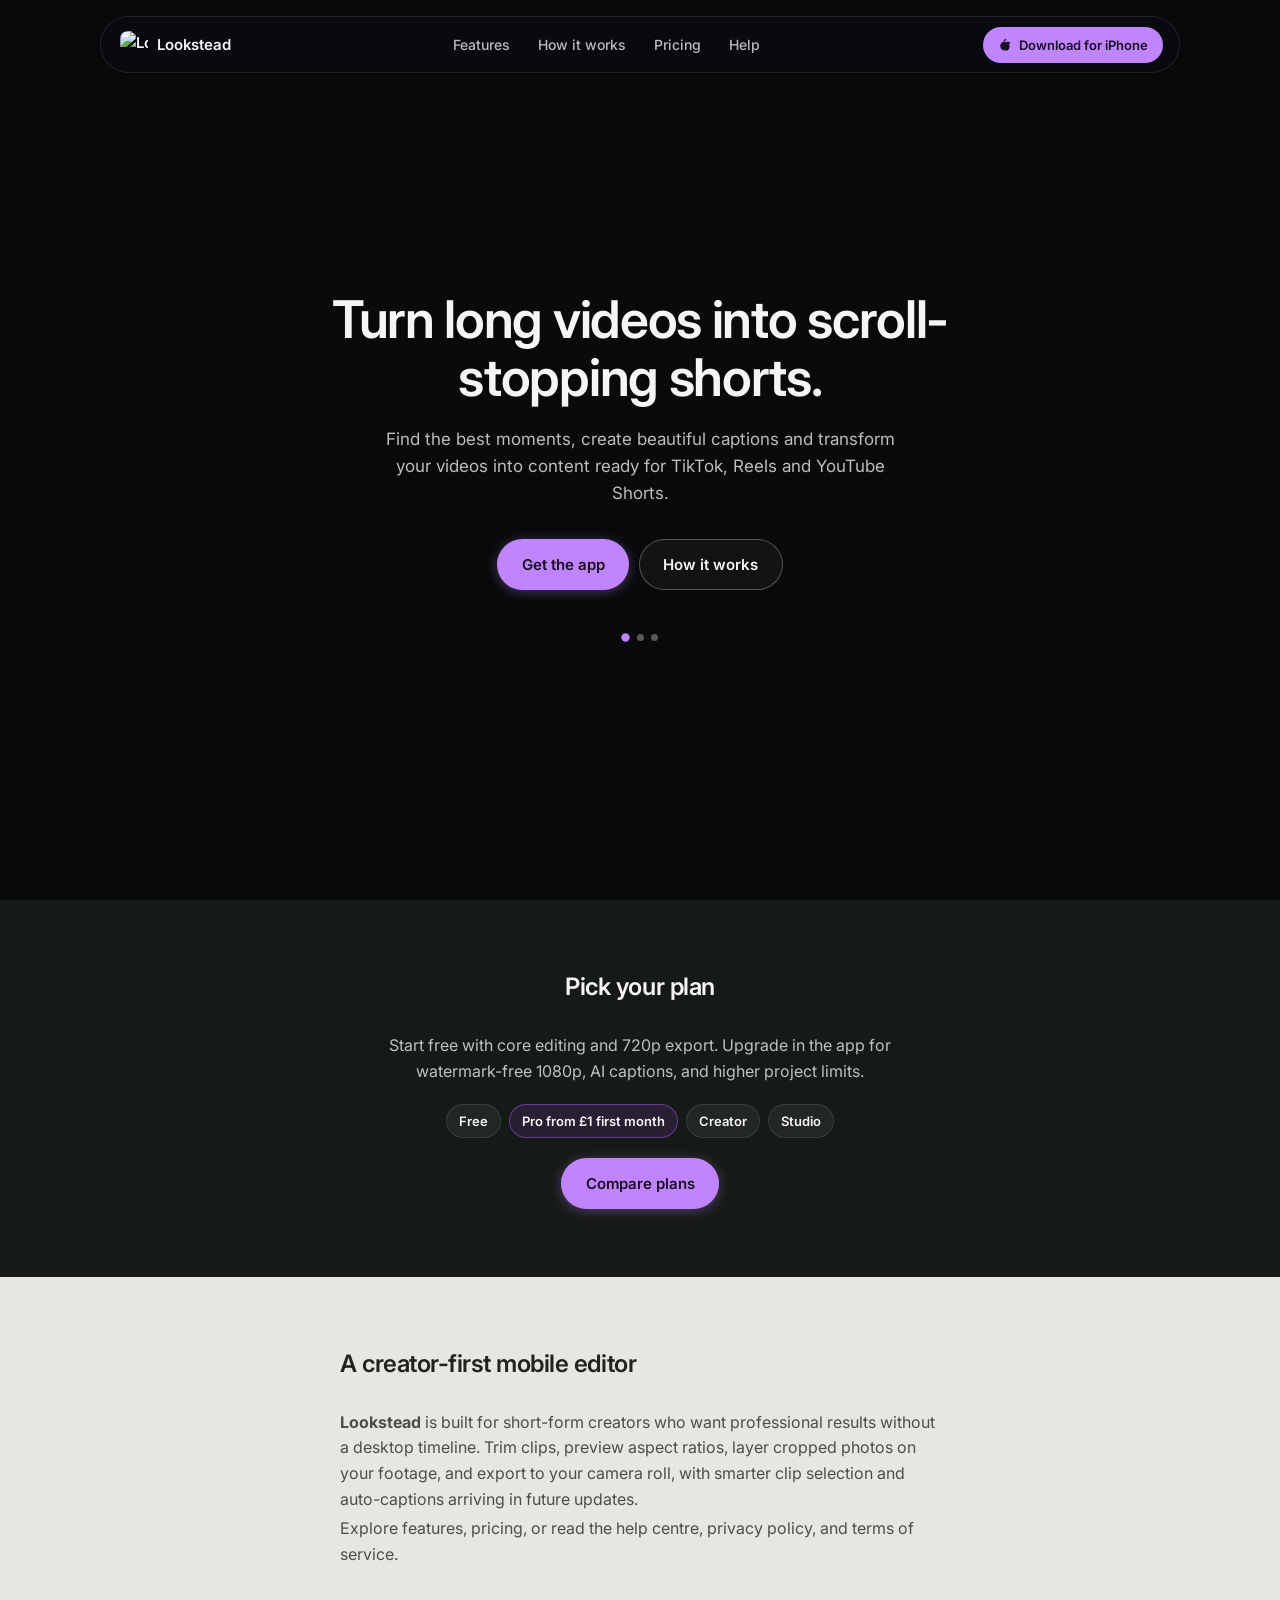
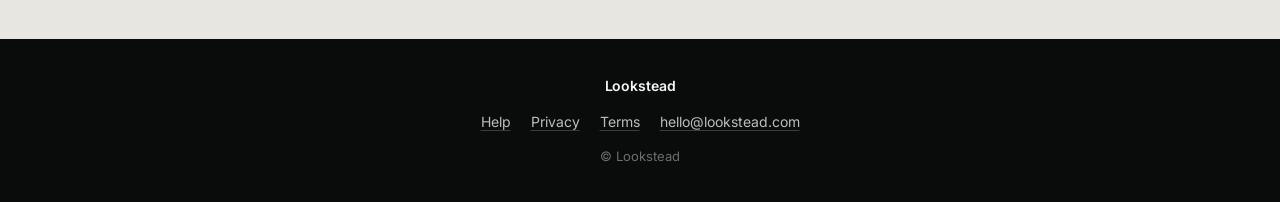
==== index.html @ c309c2a8 "Add app-aligned pricing page and sync marketing copy. Mirror Free, Pro, Creator and Studio plans fro" ====
<!DOCTYPE html>
<html lang="en-GB">
  <head>
    <meta charset="utf-8" />
    <meta name="viewport" content="width=device-width, initial-scale=1" />
    <meta
      name="description"
      content="Lookstead: turn long videos into scroll-stopping shorts. Trim, format for TikTok and Reels, add photo overlays, and export from your iPhone." />
    <meta
      name="keywords"
      content="Lookstead, mobile video editor, short form video, TikTok editor, Reels, captions, trim video iPhone" />
    <meta name="robots" content="index, follow, max-image-preview:large, max-snippet:-1, max-video-preview:-1" />
    <meta name="author" content="Lookstead" />
    <meta name="theme-color" content="#0a0a0f" />
    <title>Lookstead | Turn long videos into scroll-stopping shorts</title>
    <link rel="canonical" href="https://lookstead.com/" />
    <link rel="manifest" href="/site.webmanifest" />
    <meta property="og:type" content="website" />
    <meta property="og:site_name" content="Lookstead" />
    <meta property="og:locale" content="en_GB" />
    <meta property="og:url" content="https://lookstead.com/" />
    <meta property="og:title" content="Lookstead | Turn long videos into scroll-stopping shorts" />
    <meta
      property="og:description"
      content="Find the best moments, create beautiful captions and transform your videos into content ready for TikTok, Reels and YouTube Shorts." />
    <meta property="og:image" content="https://lookstead.com/assets/icon-256.png" />
    <link rel="icon" href="/favicon.ico" sizes="48x48" />
    <link rel="icon" href="/assets/icon-48.png" type="image/png" sizes="48x48" />
    <link rel="apple-touch-icon" href="/assets/icon-192.png" />
    <link rel="preconnect" href="https://fonts.googleapis.com" />
    <link rel="preconnect" href="https://fonts.gstatic.com" crossorigin />
    <link
      href="https://fonts.googleapis.com/css2?family=Inter:wght@400;500;600;700&display=swap"
      rel="stylesheet" />
    <link rel="stylesheet" href="/styles.css" />
    <script src="/assets/auth-redirect.js"></script>
  </head>
  <body data-nav-active="home">
    <header class="site-header" id="site-header"></header>

    <main>
      <section class="hero" aria-label="Introduction">
        <div class="hero-slides">
          <article class="hero-slide is-active" data-slide="0">
            <h1>Turn long videos into scroll-stopping shorts.</h1>
            <p class="hero-lead">
              Find the best moments, create beautiful captions and transform your videos into content
              ready for TikTok, Reels and YouTube Shorts.
            </p>
          </article>
          <article class="hero-slide" data-slide="1">
            <p class="hero-headline">Edit on your iPhone.</p>
            <p class="hero-lead">
              Import from Photos or Files, trim with a visual timeline, pick vertical or square formats,
              and add cropped photo overlays with a precise crop editor.
            </p>
          </article>
          <article class="hero-slide" data-slide="2">
            <p class="hero-headline">Smarter workflows, coming soon.</p>
            <p class="hero-lead">
              Automatic clip suggestions, animated captions, and compliant YouTube import are on the
              roadmap. Today’s app focuses on a fast, reliable mobile editor.
            </p>
          </article>
        </div>

        <div class="hero-actions">
          <a class="btn btn-primary app-store-link" href="/download/">Get the app</a>
          <a class="btn btn-ghost" href="/how/">How it works</a>
        </div>

        <div class="hero-dots" role="tablist" aria-label="Hero slides">
          <button type="button" class="dot is-active" data-goto="0" aria-label="Slide 1" aria-selected="true"></button>
          <button type="button" class="dot" data-goto="1" aria-label="Slide 2" aria-selected="false"></button>
          <button type="button" class="dot" data-goto="2" aria-label="Slide 3" aria-selected="false"></button>
        </div>
      </section>

      <section class="section section-dark pricing-teaser" aria-labelledby="plans-teaser-heading">
        <div class="section-inner narrow">
          <h2 id="plans-teaser-heading" class="section-label">Pick your plan</h2>
          <p class="pricing-teaser-lead">
            Start free with core editing and 720p export. Upgrade in the app for watermark-free 1080p,
            AI captions, and higher project limits.
          </p>
          <div class="pricing-teaser-tiers" aria-hidden="true">
            <span class="pricing-teaser-pill">Free</span>
            <span class="pricing-teaser-pill is-highlight">Pro from £1 first month</span>
            <span class="pricing-teaser-pill">Creator</span>
            <span class="pricing-teaser-pill">Studio</span>
          </div>
          <a class="btn btn-primary" href="/pricing/">Compare plans</a>
        </div>
      </section>

      <section class="section section-muted" aria-labelledby="about-heading">
        <div class="section-inner narrow">
          <h2 id="about-heading" class="section-label">A creator-first mobile editor</h2>
          <p class="pricing-lead">
            <strong>Lookstead</strong> is built for short-form creators who want professional results
            without a desktop timeline. Trim clips, preview aspect ratios, layer cropped photos on your
            footage, and export to your camera roll, with smarter clip selection and auto-captions
            arriving in future updates.
          </p>
          <p class="pricing-lead">
            Explore <a href="/features/">features</a>, <a href="/pricing/">pricing</a>, or read the
            <a href="/help/">help centre</a>, <a href="/privacy/">privacy policy</a>, and
            <a href="/terms/">terms of service</a>.
          </p>
        </div>
      </section>
    </main>

    <footer class="site-footer" id="site-footer"></footer>

    <script src="/assets/site-chrome.js"></script>
    <script src="/main.js" defer></script>
  </body>
</html>
---- styles.css ----
:root {
  --bg-dark: #0a0a0f;
  --text: #f5f5f7;
  --text-muted: rgba(245, 245, 247, 0.76);
  --primary: #a855f7;
  --primary-deep: #5b21b6;
  --accent: #c084fc;
  --accent-hover: #d8b4fe;
  --nav-bg: rgba(10, 10, 18, 0.72);
  --nav-border: rgba(255, 255, 255, 0.1);
  --radius-pill: 999px;
  --radius-card: 14px;
  --font: 'Inter', system-ui, -apple-system, 'Segoe UI', sans-serif;
  --hero-image: url('https://images.unsplash.com/photo-1611162616475-46b635cb6868?auto=format&fit=crop&w=2400&q=80');
}

*,
*::before,
*::after {
  box-sizing: border-box;
}

html {
  scroll-behavior: smooth;
}

body {
  margin: 0;
  font-family: var(--font);
  color: var(--text);
  background: var(--bg-dark);
  line-height: 1.55;
  -webkit-font-smoothing: antialiased;
  text-rendering: optimizeLegibility;
}

a {
  color: inherit;
  text-decoration: none;
}

.site-header {
  position: fixed;
  top: 0;
  left: 0;
  right: 0;
  z-index: 100;
  padding: 1rem 1.25rem;
  pointer-events: none;
}

.nav-inner {
  pointer-events: auto;
  max-width: 1080px;
  margin: 0 auto;
  display: flex;
  align-items: center;
  gap: 1rem;
  padding: 0.6rem 1rem 0.6rem 1.2rem;
  background: var(--nav-bg);
  backdrop-filter: blur(18px);
  -webkit-backdrop-filter: blur(18px);
  border: 1px solid var(--nav-border);
  border-radius: var(--radius-pill);
  box-shadow: 0 4px 24px rgba(0, 0, 0, 0.18);
}

.brand {
  display: flex;
  align-items: center;
  gap: 0.55rem;
  font-weight: 600;
  font-size: 0.9375rem;
  letter-spacing: -0.01em;
  white-space: nowrap;
}

.brand-mark {
  width: 28px;
  height: 28px;
  border-radius: 8px;
  object-fit: contain;
  flex-shrink: 0;
}

.nav-links {
  display: none;
  flex: 1;
  justify-content: center;
  gap: 1.75rem;
  font-size: 0.875rem;
  font-weight: 500;
  color: var(--text-muted);
}

.nav-links a {
  transition: color 0.15s ease;
}

.nav-links a:hover {
  color: var(--text);
}

.nav-cta {
  margin-left: auto;
  display: inline-flex;
  align-items: center;
  gap: 0.4rem;
  padding: 0.5rem 0.95rem;
  background: var(--accent);
  color: #1a0f24;
  font-size: 0.8125rem;
  font-weight: 600;
  border-radius: var(--radius-pill);
  white-space: nowrap;
  transition: background 0.15s ease;
}

.nav-cta:hover {
  background: var(--accent-hover);
}

.apple {
  width: 14px;
  height: 14px;
  background: currentColor;
  mask: url("data:image/svg+xml,%3Csvg xmlns='http://www.w3.org/2000/svg' viewBox='0 0 384 512'%3E%3Cpath fill='black' d='M318.7 268.7c-.2-36.7 16.4-64.4 50-84.8-18.8-26.9-47.2-41.7-84.7-44.6-35.5-2.8-74.3 20.7-88.5 20.7-15 0-43.1-18.6-63.4-18.6C80.6 142 0 214.3 0 286.3c0 87 70.5 171.7 128.3 171.7 18.5 0 31.5-12.5 53.9-12.5 21.8 0 33.9 12.5 57.2 12.5 58.5 0 102.7-99.6 102.7-168.1-.1-4.4-.4-8.7-1.1-13.1zM192.1 98.2c26.7-32 24.4-61 23.7-71.2-23.1 1.3-50.1 15.4-66.2 32.8-18.2 19.5-28.6 43.4-26.4 68.8 27.9 2.2 56.4-12.7 68.9-30.4z'/%3E%3C/svg%3E")
    center / contain no-repeat;
  -webkit-mask: url("data:image/svg+xml,%3Csvg xmlns='http://www.w3.org/2000/svg' viewBox='0 0 384 512'%3E%3Cpath fill='black' d='M318.7 268.7c-.2-36.7 16.4-64.4 50-84.8-18.8-26.9-47.2-41.7-84.7-44.6-35.5-2.8-74.3 20.7-88.5 20.7-15 0-43.1-18.6-63.4-18.6C80.6 142 0 214.3 0 286.3c0 87 70.5 171.7 128.3 171.7 18.5 0 31.5-12.5 53.9-12.5 21.8 0 33.9 12.5 57.2 12.5 58.5 0 102.7-99.6 102.7-168.1-.1-4.4-.4-8.7-1.1-13.1zM192.1 98.2c26.7-32 24.4-61 23.7-71.2-23.1 1.3-50.1 15.4-66.2 32.8-18.2 19.5-28.6 43.4-26.4 68.8 27.9 2.2 56.4-12.7 68.9-30.4z'/%3E%3C/svg%3E")
    center / contain no-repeat;
}

.hero {
  position: relative;
  min-height: 100svh;
  display: flex;
  flex-direction: column;
  align-items: center;
  justify-content: center;
  text-align: center;
  padding: 6rem 1.5rem 4rem;
  background-image:
    linear-gradient(180deg, rgba(8, 10, 9, 0.55) 0%, rgba(8, 10, 9, 0.82) 100%), var(--hero-image);
  background-size: cover;
  background-position: center 40%;
}

.hero-slides {
  position: relative;
  max-width: 680px;
  min-height: 200px;
}

.hero-slide {
  position: absolute;
  inset: 0;
  opacity: 0;
  transform: translateY(10px);
  transition: opacity 0.5s ease, transform 0.5s ease;
  pointer-events: none;
}

.hero-slide.is-active {
  position: relative;
  opacity: 1;
  transform: translateY(0);
  pointer-events: auto;
}

.hero h1,
.hero .hero-headline {
  margin: 0 0 1.125rem;
  font-size: clamp(2rem, 5.5vw, 3.25rem);
  font-weight: 600;
  line-height: 1.12;
  letter-spacing: -0.025em;
}

.hero-lead {
  margin: 0 auto;
  max-width: 34rem;
  font-size: clamp(1rem, 2.1vw, 1.0625rem);
  line-height: 1.6;
  color: var(--text-muted);
  font-weight: 400;
}

.hero-actions {
  display: flex;
  flex-wrap: wrap;
  gap: 0.65rem;
  justify-content: center;
  margin-top: 2rem;
}

.btn {
  display: inline-flex;
  align-items: center;
  justify-content: center;
  padding: 0.8rem 1.45rem;
  font-size: 0.9375rem;
  font-weight: 600;
  border-radius: var(--radius-pill);
  border: 1px solid transparent;
  cursor: pointer;
  transition: background 0.15s ease, border-color 0.15s ease, transform 0.12s ease;
}

.btn:active {
  transform: scale(0.98);
}

.btn-primary {
  background: var(--accent);
  color: #1a0f24;
  box-shadow: 0 2px 12px rgba(192, 132, 252, 0.35);
}

.btn-primary:hover {
  background: var(--accent-hover);
}

.btn-ghost {
  background: rgba(255, 255, 255, 0.04);
  border-color: rgba(255, 255, 255, 0.28);
  color: var(--text);
}

.btn-ghost:hover {
  border-color: rgba(255, 255, 255, 0.45);
  background: rgba(255, 255, 255, 0.08);
}

.btn-lg {
  padding: 0.95rem 1.75rem;
  font-size: 0.9375rem;
}

.hero-dots {
  display: flex;
  gap: 0.45rem;
  margin-top: 2.75rem;
}

.dot {
  width: 7px;
  height: 7px;
  padding: 0;
  border: none;
  border-radius: 50%;
  background: rgba(255, 255, 255, 0.32);
  cursor: pointer;
  transition: background 0.15s ease, transform 0.15s ease;
}

.dot.is-active {
  background: var(--accent);
  transform: scale(1.2);
}

.section {
  padding: 4.25rem 1.5rem;
  background: #f7f6f2;
  color: #20231f;
}

.section-dark {
  background: #161a17;
  color: var(--text);
}

.section-muted {
  background: #e8e6e0;
}

.section-cta {
  background: var(--primary-deep);
  color: var(--text);
}

.section-inner {
  max-width: 1000px;
  margin: 0 auto;
}

.section-inner.narrow {
  max-width: 600px;
}

.section-inner.center {
  text-align: center;
}

.section-label {
  margin: 0 0 1.75rem;
  font-size: 1.5rem;
  font-weight: 600;
  letter-spacing: -0.02em;
}

.feature-grid {
  list-style: none;
  margin: 0;
  padding: 0;
  display: grid;
  grid-template-columns: repeat(auto-fit, minmax(220px, 1fr));
  gap: 1rem;
}

.feature-grid li {
  padding: 1.25rem 1.35rem;
  background: rgba(255, 255, 255, 0.04);
  border: 1px solid rgba(255, 255, 255, 0.08);
  border-radius: var(--radius-card);
}

.feature-grid h2,
.feature-grid h3 {
  margin: 0 0 0.45rem;
  font-size: 1rem;
  font-weight: 600;
  letter-spacing: -0.01em;
}

.feature-grid p {
  margin: 0;
  color: var(--text-muted);
  font-size: 0.9375rem;
  line-height: 1.55;
}

.section:not(.section-dark) .feature-grid p {
  color: #5a5f58;
}

.steps {
  margin: 0;
  padding-left: 1.15rem;
  display: flex;
  flex-direction: column;
  gap: 0.85rem;
  font-size: 1rem;
  line-height: 1.55;
  color: #3d423c;
}

.steps strong {
  font-weight: 600;
  color: #20231f;
}

.pricing-lead {
  color: #4a4f48;
  margin: 0 0 0.25rem;
  font-size: 1rem;
  line-height: 1.6;
}

.pricing-cards {
  display: grid;
  grid-template-columns: repeat(auto-fit, minmax(168px, 1fr));
  gap: 0.85rem;
  margin-top: 1.35rem;
}

.pricing-card {
  background: #faf9f6;
  border-radius: var(--radius-card);
  padding: 1.2rem 1.25rem;
  border: 1px solid #d8d6cf;
}

.pricing-card.highlight {
  border-color: var(--primary);
  background: #fff;
  box-shadow: 0 2px 16px rgba(168, 85, 247, 0.15);
}

.pricing-card h3 {
  margin: 0 0 0.4rem;
  font-size: 1.0625rem;
  font-weight: 600;
}

.pricing-card p {
  margin: 0;
  font-size: 0.875rem;
  line-height: 1.5;
  color: #5a5f58;
}

.section-cta .section-label {
  color: var(--text);
}

.section-cta p {
  color: var(--text-muted);
  line-height: 1.6;
  max-width: 26rem;
  margin-left: auto;
  margin-right: auto;
}

.download-actions {
  display: flex;
  flex-wrap: wrap;
  gap: 0.65rem;
  justify-content: center;
  margin-top: 0.25rem;
}

.btn-ghost-on-dark {
  background: transparent;
  border: 1px solid rgba(255, 255, 255, 0.35);
  color: var(--text);
}

.btn-ghost-on-dark:hover {
  border-color: rgba(255, 255, 255, 0.55);
  background: rgba(255, 255, 255, 0.06);
}

.toast {
  margin: 1rem auto 0;
  max-width: 22rem;
  font-size: 0.8125rem;
  line-height: 1.45;
  color: rgba(247, 246, 242, 0.9);
  background: rgba(0, 0, 0, 0.25);
  padding: 0.5rem 0.85rem;
  border-radius: 8px;
}

.section-cta .fine {
  margin-top: 1.35rem;
  font-size: 0.8125rem;
  line-height: 1.5;
  opacity: 0.88;
  max-width: 26rem;
  margin-left: auto;
  margin-right: auto;
  color: rgba(247, 246, 242, 0.75);
}

.site-footer {
  padding: 2.25rem 1.5rem;
  background: #0a0c0b;
  font-size: 0.875rem;
}

.footer-inner {
  max-width: 1000px;
  margin: 0 auto;
  text-align: center;
}

.brand-footer {
  font-weight: 600;
  display: block;
  margin-bottom: 0.85rem;
  letter-spacing: -0.01em;
}

.footer-links {
  display: flex;
  flex-wrap: wrap;
  justify-content: center;
  gap: 0.75rem 1.25rem;
  margin-bottom: 0.85rem;
  color: var(--text-muted);
}

.footer-links a {
  text-decoration: underline;
  text-decoration-color: rgba(255, 255, 255, 0.2);
  text-underline-offset: 3px;
}

.footer-links a:hover {
  color: var(--text);
  text-decoration-color: rgba(255, 255, 255, 0.45);
}

.copyright {
  margin: 0;
  color: rgba(255, 255, 255, 0.4);
  font-size: 0.8125rem;
}

.page-help-body {
  min-height: 100vh;
  background: linear-gradient(180deg, #f7f6f2 0%, #eef0eb 45%, #f7f6f2 100%);
  color: #20231f;
}

.help-top {
  padding: 1.25rem 1.5rem 0;
  max-width: 640px;
  margin: 0 auto;
}

.help-back {
  display: inline-flex;
  align-items: center;
  gap: 0.5rem;
  font-weight: 600;
  color: var(--primary);
  font-size: 0.9375rem;
}

.help-back-mark {
  width: 24px;
  height: 24px;
  object-fit: contain;
  border-radius: 6px;
}

.page-help {
  padding: 5.5rem 1.5rem 3rem;
  max-width: 640px;
  margin: 0 auto;
}

.faq-page-title {
  margin: 0 0 0.65rem;
  font-size: clamp(1.75rem, 4vw, 2.125rem);
  font-weight: 700;
  letter-spacing: -0.02em;
  text-align: center;
  color: #1a1f1c;
}

.faq-page-lead {
  margin: 0 0 2rem;
  text-align: center;
  color: #5a5f58;
  font-size: 1rem;
  line-height: 1.5;
}

.faq-list {
  display: flex;
  flex-direction: column;
  gap: 0.65rem;
}

.faq-item {
  background: #fff;
  border: 1px solid #e5e5de;
  border-radius: 16px;
  padding: 0 1rem;
  box-shadow: 0 1px 6px rgba(20, 24, 20, 0.04);
}

.faq-question {
  list-style: none;
  display: flex;
  align-items: center;
  gap: 0.75rem;
  min-height: 3.25rem;
  cursor: pointer;
  font-weight: 500;
  font-size: 1rem;
  line-height: 1.35;
  color: #20231f;
}

.faq-question::-webkit-details-marker {
  display: none;
}

.faq-question-text {
  flex: 1;
  padding: 0.75rem 0;
}

.faq-chevron {
  flex-shrink: 0;
  width: 2rem;
  height: 2rem;
  border-radius: 999px;
  background: #eeede8;
  position: relative;
}

.faq-chevron::after {
  content: '';
  position: absolute;
  left: 50%;
  top: 45%;
  width: 7px;
  height: 7px;
  border-right: 2px solid #72776f;
  border-bottom: 2px solid #72776f;
  transform: translate(-50%, -50%) rotate(45deg);
  transition: transform 0.2s ease;
}

.faq-item[open] .faq-chevron::after {
  top: 55%;
  transform: translate(-50%, -50%) rotate(-135deg);
}

.faq-answer {
  margin: 0 0 1rem;
  padding-right: 2.5rem;
  font-size: 0.9375rem;
  line-height: 1.6;
  color: #5a5f58;
}

.faq-see-all {
  display: block;
  margin: 1.25rem auto 0;
  padding: 0.65rem 1.35rem;
  font-size: 0.9375rem;
  font-weight: 600;
  font-family: inherit;
  color: #20231f;
  background: #fff;
  border: 1px solid #e0ded6;
  border-radius: 999px;
  cursor: pointer;
}

.faq-see-all:hover {
  border-color: #c8c6be;
}

.faq-see-all[hidden] {
  display: none;
}

.faq-contact {
  margin-top: 2.5rem;
  padding-top: 1.5rem;
  border-top: 1px solid #e5e5de;
}

.faq-contact-title {
  font-size: 1.125rem;
  font-weight: 600;
  margin: 0 0 0.5rem;
}

.faq-contact p {
  margin: 0;
  line-height: 1.6;
  color: #5a5f58;
  font-size: 0.9375rem;
}

.faq-contact a {
  color: var(--primary);
  font-weight: 600;
}

.page-legal {
  padding: 6rem 1.5rem 3rem;
  max-width: 720px;
  margin: 0 auto;
  color: #20231f;
  background: #f7f6f2;
  min-height: 100vh;
}

.page-legal h1 {
  font-size: 1.75rem;
  font-weight: 600;
  margin-bottom: 0.5rem;
}

.page-legal .back {
  display: inline-block;
  margin-bottom: 2rem;
  color: var(--primary);
  font-weight: 600;
}

.page-legal h2 {
  font-size: 1.0625rem;
  font-weight: 600;
  margin-top: 2rem;
}

.page-legal p,
.page-legal li {
  line-height: 1.6;
  color: #4a4f48;
}

@media (min-width: 768px) {
  .nav-links {
    display: flex;
  }

  .nav-cta {
    margin-left: 0;
  }
}

.nav-links a.nav-link-active {
  color: var(--text);
}

.page-sub {
  padding: 6.5rem 1.5rem 3rem;
  min-height: 70vh;
}

.page-sub .section-inner {
  max-width: 1000px;
  margin: 0 auto;
}

.page-sub .section-inner.narrow {
  max-width: 600px;
}

@media (max-width: 767px) {
  .nav-inner {
    padding-right: 0.75rem;
  }

  .nav-cta span:not(.apple) {
    display: none;
  }

  .nav-cta {
    padding: 0.5rem 0.75rem;
  }
}

/* Pricing page (matches in-app paywall structure) */
.pricing-page {
  background: var(--bg-dark);
  color: var(--text);
}

.pricing-page .section-label {
  color: var(--text);
  margin-bottom: 0.75rem;
}

.pricing-inner {
  max-width: 640px;
}

.pricing-header {
  margin-bottom: 1.75rem;
}

.pricing-intro {
  margin: 0;
  font-size: 1rem;
  line-height: 1.6;
  color: var(--text-muted);
}

.billing-toggle {
  margin-bottom: 1.5rem;
}

.billing-toggle-track {
  display: flex;
  padding: 4px;
  border-radius: var(--radius-pill);
  background: rgba(255, 255, 255, 0.06);
  border: 1px solid rgba(255, 255, 255, 0.1);
}

.billing-segment {
  flex: 1;
  border: none;
  background: transparent;
  color: var(--text-muted);
  font-family: inherit;
  font-size: 0.875rem;
  font-weight: 600;
  padding: 0.55rem 1rem;
  border-radius: var(--radius-pill);
  cursor: pointer;
  transition: background 0.15s ease, color 0.15s ease;
}

.billing-segment.is-active {
  background: var(--accent);
  color: #1a0f24;
}

.billing-hint {
  margin: 0.65rem 0 0;
  font-size: 0.8125rem;
  color: var(--text-muted);
  text-align: center;
}

.plan-list {
  display: flex;
  flex-direction: column;
  gap: 0.75rem;
}

.plan-card {
  background: rgba(255, 255, 255, 0.04);
  border: 1px solid rgba(255, 255, 255, 0.1);
  border-radius: var(--radius-card);
  padding: 1.15rem 1.25rem 1rem;
}

.plan-card-recommended {
  border-color: rgba(168, 85, 247, 0.65);
  box-shadow: 0 0 0 1px rgba(168, 85, 247, 0.25), 0 8px 28px rgba(168, 85, 247, 0.12);
}

.plan-badge {
  display: inline-block;
  margin-bottom: 0.5rem;
  padding: 0.2rem 0.55rem;
  font-size: 0.6875rem;
  font-weight: 700;
  letter-spacing: 0.04em;
  text-transform: uppercase;
  color: #fff;
  background: #22c55e;
  border-radius: 6px;
}

.plan-title {
  margin: 0;
  font-size: 1.125rem;
  font-weight: 600;
  letter-spacing: -0.02em;
}

.plan-price-main {
  margin: 0.35rem 0 0;
  font-size: 1.375rem;
  font-weight: 700;
  letter-spacing: -0.02em;
  color: var(--text);
}

.plan-price-sub {
  margin: 0.15rem 0 0;
  font-size: 0.8125rem;
  color: var(--text-muted);
}

.plan-meta {
  margin: 0.5rem 0 0;
  font-size: 0.8125rem;
  color: rgba(245, 245, 247, 0.55);
}

.plan-blurb {
  margin: 0.45rem 0 0;
  font-size: 0.9375rem;
  line-height: 1.5;
  color: var(--text-muted);
}

.plan-benefits-toggle {
  display: flex;
  align-items: center;
  justify-content: space-between;
  width: 100%;
  margin-top: 0.85rem;
  padding: 0.65rem 0 0;
  border: none;
  border-top: 1px solid rgba(255, 255, 255, 0.08);
  background: transparent;
  color: var(--accent);
  font-family: inherit;
  font-size: 0.875rem;
  font-weight: 600;
  cursor: pointer;
}

.plan-chevron {
  width: 8px;
  height: 8px;
  border-right: 2px solid var(--text-muted);
  border-bottom: 2px solid var(--text-muted);
  transform: rotate(45deg);
  margin-top: -4px;
  transition: transform 0.15s ease;
}

.plan-benefits-toggle[aria-expanded='true'] .plan-chevron {
  transform: rotate(-135deg);
  margin-top: 2px;
}

.plan-benefits-list {
  list-style: none;
  margin: 0.85rem 0 0;
  padding: 0;
  display: flex;
  flex-direction: column;
  gap: 0.65rem;
}

.plan-benefit-item {
  font-size: 0.875rem;
  line-height: 1.45;
}

.plan-benefit-item strong {
  display: block;
  font-weight: 600;
  color: var(--text);
  margin-bottom: 0.15rem;
}

.plan-benefit-item span {
  color: var(--text-muted);
}

.pricing-fine {
  margin: 1.25rem 0 0;
  font-size: 0.8125rem;
  line-height: 1.55;
  color: rgba(245, 245, 247, 0.55);
}

.pricing-actions {
  display: flex;
  flex-wrap: wrap;
  gap: 0.65rem;
  margin-top: 1.75rem;
}

.pricing-legal {
  margin: 1.25rem 0 0;
  font-size: 0.8125rem;
  color: var(--text-muted);
}

.pricing-legal a {
  color: var(--accent);
  text-decoration: underline;
  text-underline-offset: 2px;
}

.pricing-teaser {
  text-align: center;
}

.pricing-teaser-lead {
  margin: 0 auto 1.25rem;
  max-width: 32rem;
  color: var(--text-muted);
  line-height: 1.6;
}

.pricing-teaser-tiers {
  display: flex;
  flex-wrap: wrap;
  justify-content: center;
  gap: 0.5rem;
  margin-bottom: 1.25rem;
}

.pricing-teaser-pill {
  padding: 0.35rem 0.75rem;
  font-size: 0.8125rem;
  font-weight: 600;
  border-radius: var(--radius-pill);
  background: rgba(255, 255, 255, 0.06);
  border: 1px solid rgba(255, 255, 255, 0.1);
  color: var(--text);
}

.pricing-teaser-pill.is-highlight {
  border-color: rgba(168, 85, 247, 0.5);
  background: rgba(168, 85, 247, 0.12);
}
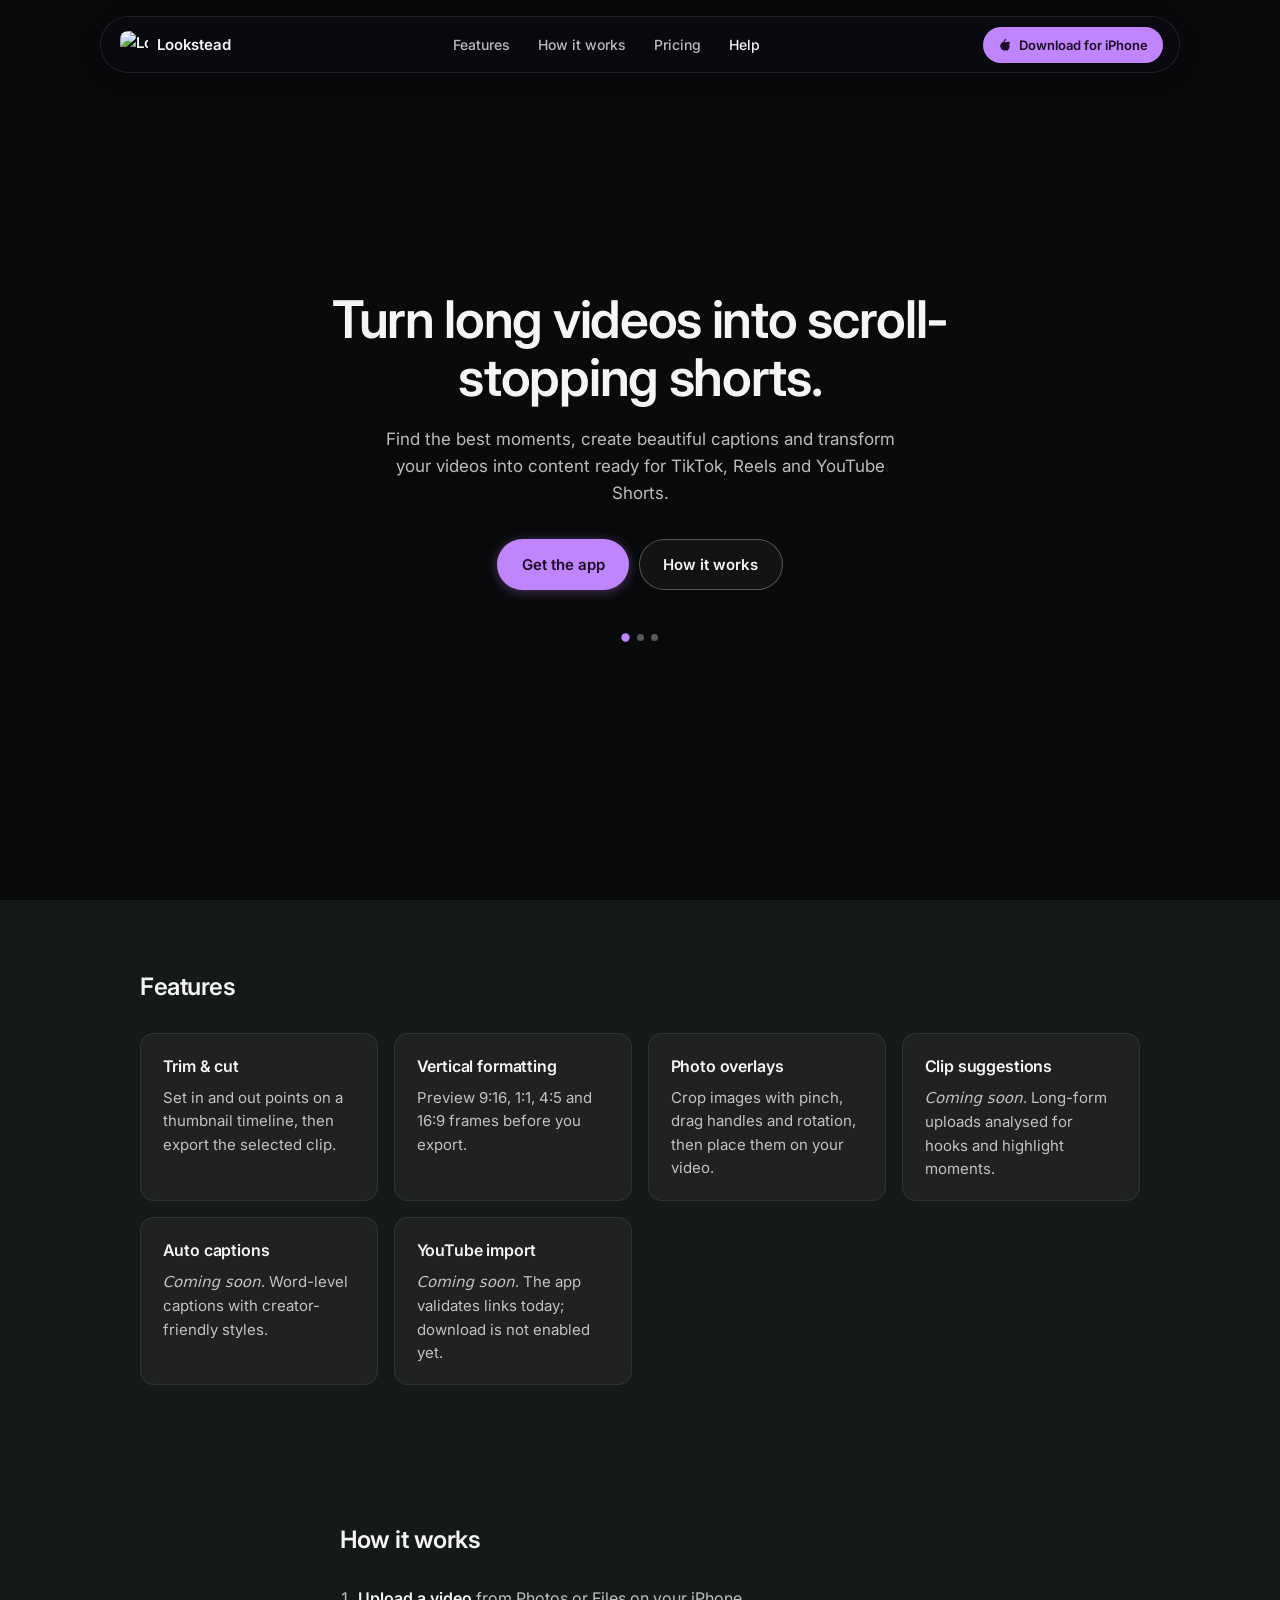
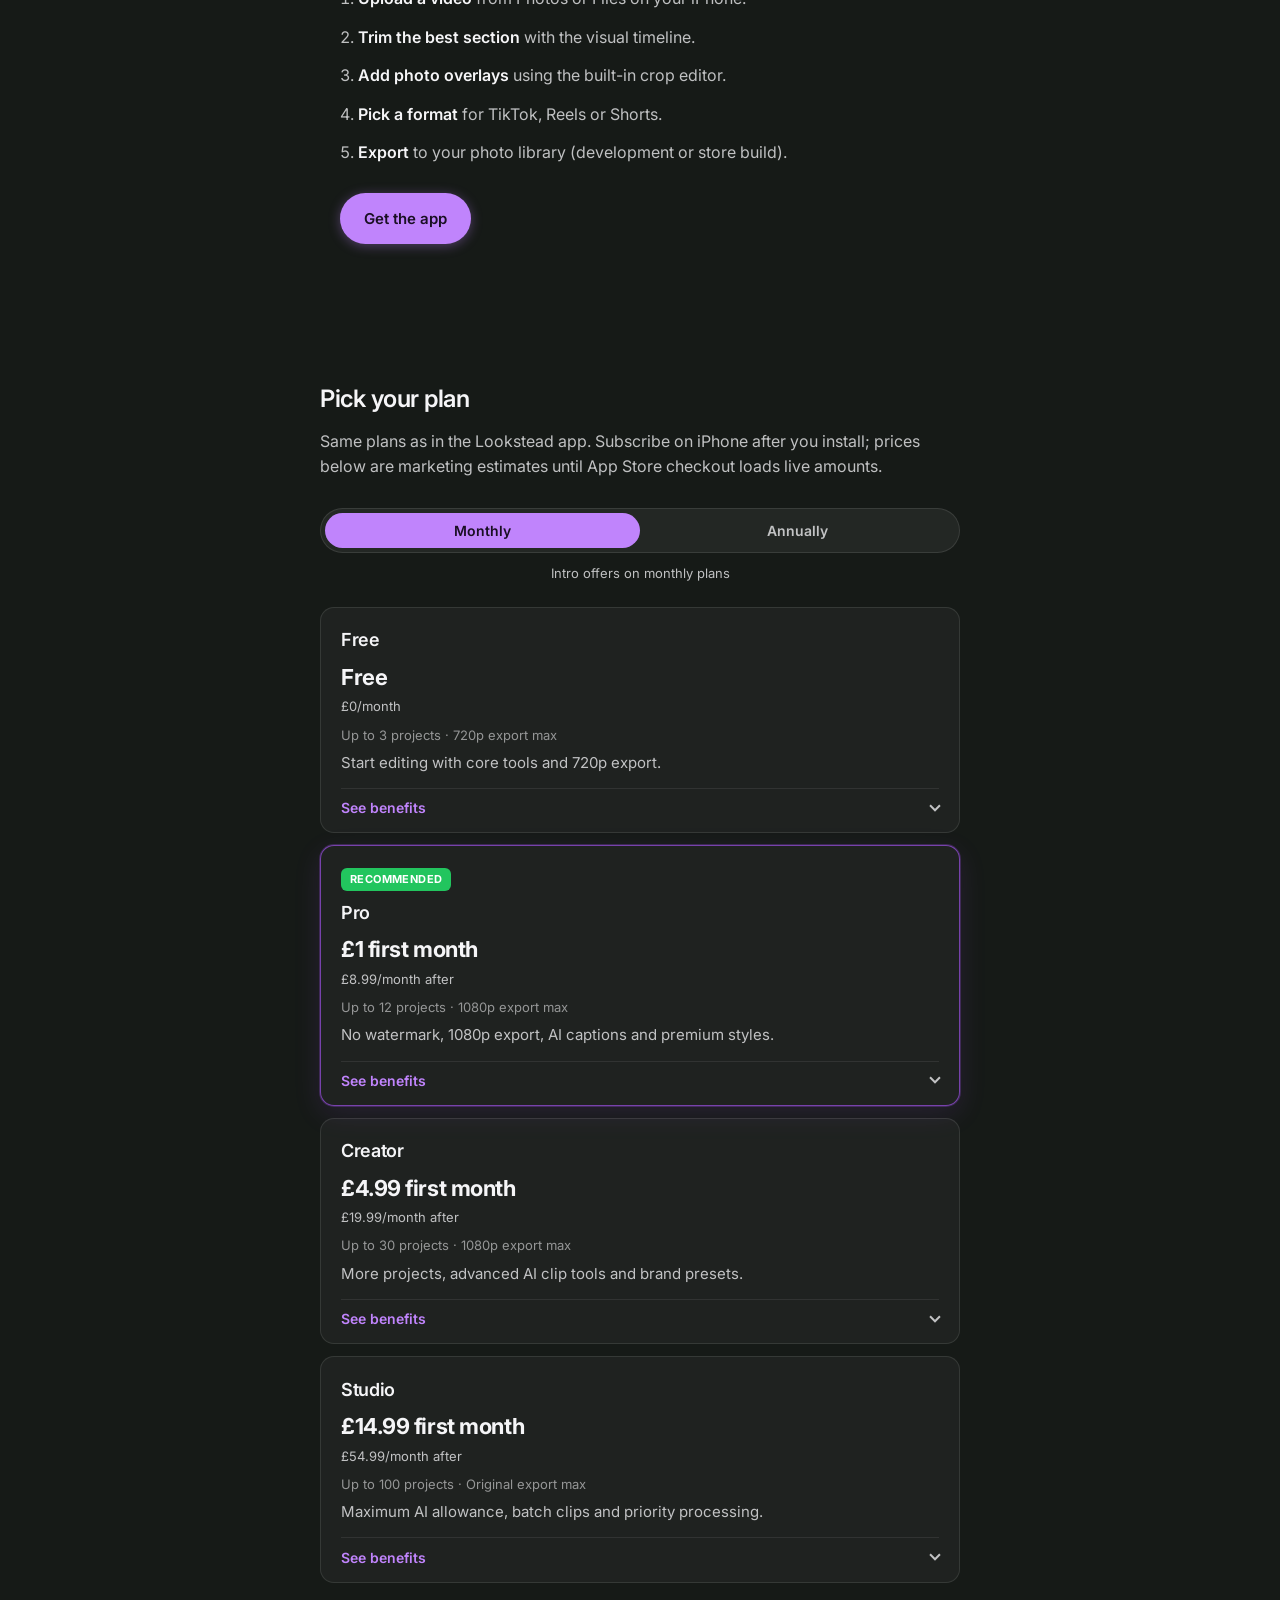
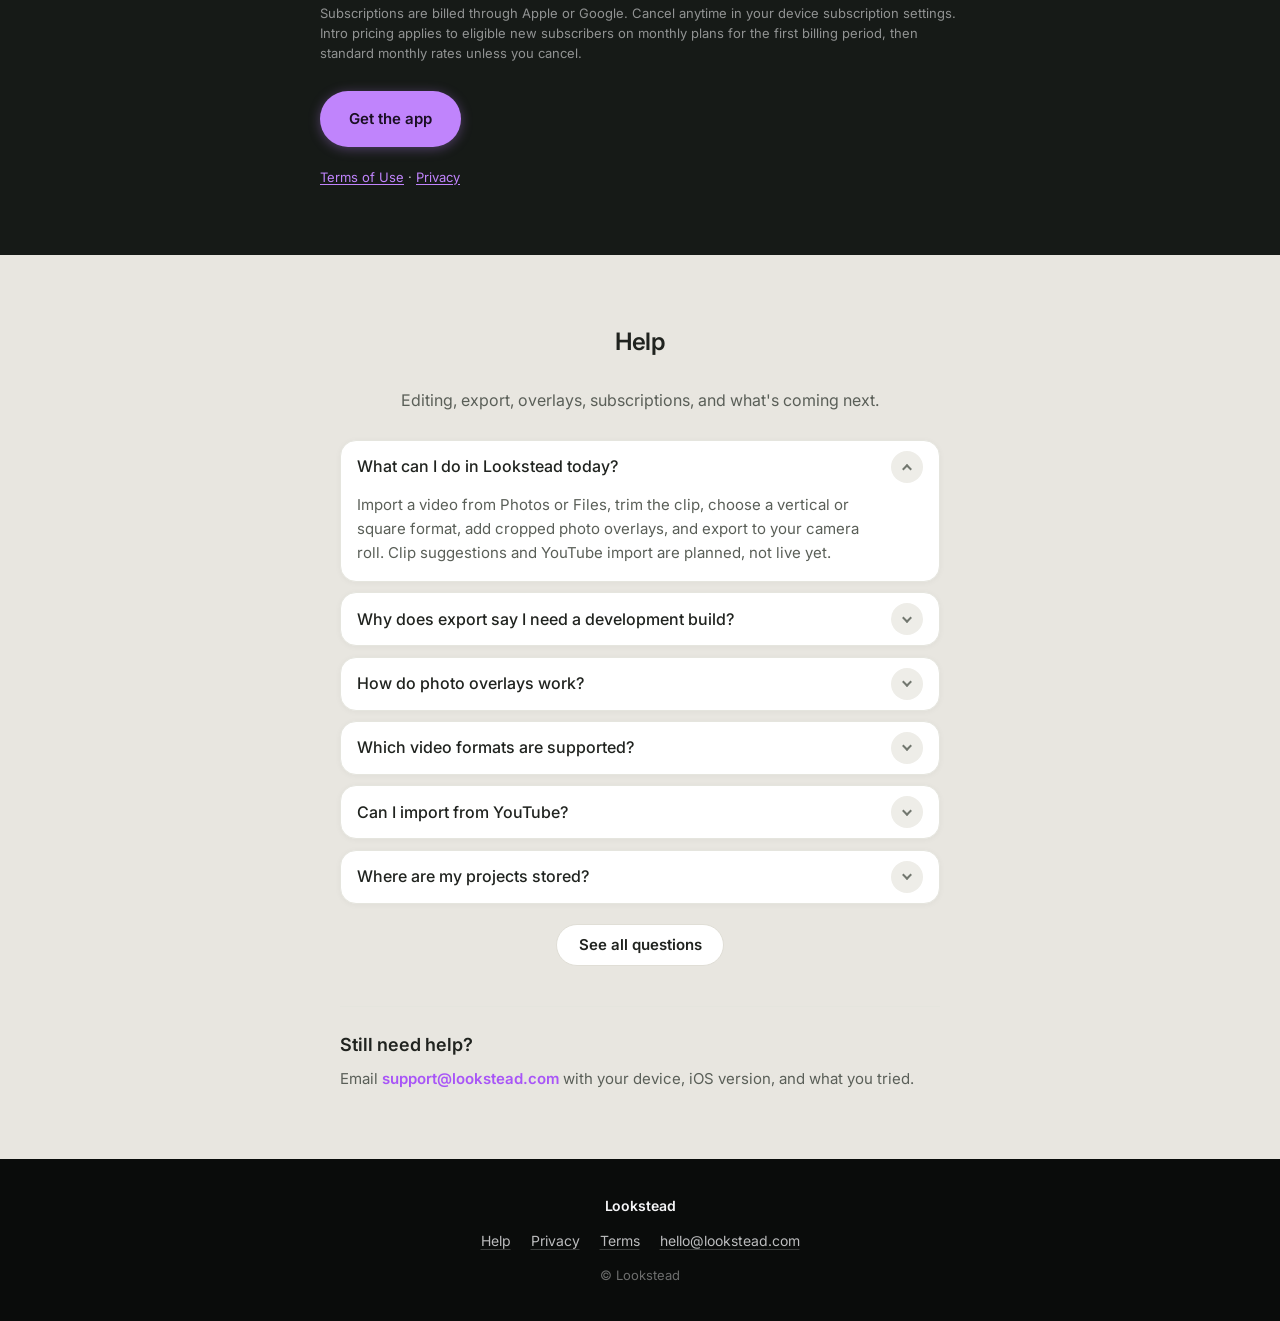
==== commit 26e83af4: "Single-page home with anchored sections and smooth nav scroll. Features, how it works, pricing plans" ====
--- a/index.html
+++ b/index.html
@@ -32,14 +32,14 @@
     <link
       href="https://fonts.googleapis.com/css2?family=Inter:wght@400;500;600;700&display=swap"
       rel="stylesheet" />
-    <link rel="stylesheet" href="/styles.css" />
+    <link rel="stylesheet" href="/styles.css?v=20261103b" />
     <script src="/assets/auth-redirect.js"></script>
   </head>
-  <body data-nav-active="home">
+  <body data-nav-active="home" data-single-page="true">
     <header class="site-header" id="site-header"></header>
 
     <main>
-      <section class="hero" aria-label="Introduction">
+      <section class="hero" id="top" aria-label="Introduction">
         <div class="hero-slides">
           <article class="hero-slide is-active" data-slide="0">
             <h1>Turn long videos into scroll-stopping shorts.</h1>
@@ -66,7 +66,7 @@
 
         <div class="hero-actions">
           <a class="btn btn-primary app-store-link" href="/download/">Get the app</a>
-          <a class="btn btn-ghost" href="/how/">How it works</a>
+          <a class="btn btn-ghost nav-scroll" href="#how">How it works</a>
         </div>
 
         <div class="hero-dots" role="tablist" aria-label="Hero slides">
@@ -76,44 +76,126 @@
         </div>
       </section>
 
-      <section class="section section-dark pricing-teaser" aria-labelledby="plans-teaser-heading">
+      <section class="section section-dark home-section" id="features" aria-labelledby="features-heading">
+        <div class="section-inner">
+          <h2 id="features-heading" class="section-label">Features</h2>
+          <ul class="feature-grid">
+            <li>
+              <h3>Trim &amp; cut</h3>
+              <p>Set in and out points on a thumbnail timeline, then export the selected clip.</p>
+            </li>
+            <li>
+              <h3>Vertical formatting</h3>
+              <p>Preview 9:16, 1:1, 4:5 and 16:9 frames before you export.</p>
+            </li>
+            <li>
+              <h3>Photo overlays</h3>
+              <p>Crop images with pinch, drag handles and rotation, then place them on your video.</p>
+            </li>
+            <li>
+              <h3>Clip suggestions</h3>
+              <p><em>Coming soon.</em> Long-form uploads analysed for hooks and highlight moments.</p>
+            </li>
+            <li>
+              <h3>Auto captions</h3>
+              <p><em>Coming soon.</em> Word-level captions with creator-friendly styles.</p>
+            </li>
+            <li>
+              <h3>YouTube import</h3>
+              <p><em>Coming soon.</em> The app validates links today; download is not enabled yet.</p>
+            </li>
+          </ul>
+        </div>
+      </section>
+
+      <section class="section section-dark home-section" id="how" aria-labelledby="how-heading">
         <div class="section-inner narrow">
-          <h2 id="plans-teaser-heading" class="section-label">Pick your plan</h2>
-          <p class="pricing-teaser-lead">
-            Start free with core editing and 720p export. Upgrade in the app for watermark-free 1080p,
-            AI captions, and higher project limits.
+          <h2 id="how-heading" class="section-label">How it works</h2>
+          <ol class="steps steps-on-dark">
+            <li><strong>Upload a video</strong> from Photos or Files on your iPhone.</li>
+            <li><strong>Trim the best section</strong> with the visual timeline.</li>
+            <li><strong>Add photo overlays</strong> using the built-in crop editor.</li>
+            <li><strong>Pick a format</strong> for TikTok, Reels or Shorts.</li>
+            <li><strong>Export</strong> to your photo library (development or store build).</li>
+          </ol>
+          <p class="section-cta-row">
+            <a class="btn btn-primary app-store-link" href="/download/">Get the app</a>
           </p>
-          <div class="pricing-teaser-tiers" aria-hidden="true">
-            <span class="pricing-teaser-pill">Free</span>
-            <span class="pricing-teaser-pill is-highlight">Pro from £1 first month</span>
-            <span class="pricing-teaser-pill">Creator</span>
-            <span class="pricing-teaser-pill">Studio</span>
+        </div>
+      </section>
+
+      <section class="section section-dark home-section home-pricing" id="pricing" aria-labelledby="pricing-heading">
+        <div class="section-inner pricing-inner">
+          <header class="pricing-header">
+            <h2 id="pricing-heading" class="section-label">Pick your plan</h2>
+            <p class="pricing-intro">
+              Same plans as in the Lookstead app. Subscribe on iPhone after you install; prices below are
+              marketing estimates until App Store checkout loads live amounts.
+            </p>
+          </header>
+
+          <div class="billing-toggle" role="group" aria-label="Billing period">
+            <div class="billing-toggle-track">
+              <button
+                type="button"
+                class="billing-segment is-active"
+                id="billing-monthly"
+                aria-pressed="true">
+                Monthly
+              </button>
+              <button type="button" class="billing-segment" id="billing-annual" aria-pressed="false">
+                Annually
+              </button>
+            </div>
+            <p class="billing-hint" id="billing-hint">Intro offers on monthly plans</p>
           </div>
-          <a class="btn btn-primary" href="/pricing/">Compare plans</a>
-        </div>
-      </section>
-
-      <section class="section section-muted" aria-labelledby="about-heading">
-        <div class="section-inner narrow">
-          <h2 id="about-heading" class="section-label">A creator-first mobile editor</h2>
-          <p class="pricing-lead">
-            <strong>Lookstead</strong> is built for short-form creators who want professional results
-            without a desktop timeline. Trim clips, preview aspect ratios, layer cropped photos on your
-            footage, and export to your camera roll, with smarter clip selection and auto-captions
-            arriving in future updates.
+
+          <div id="plan-list" class="plan-list" aria-live="polite"></div>
+
+          <p class="pricing-fine">
+            Subscriptions are billed through Apple or Google. Cancel anytime in your device subscription
+            settings. Intro pricing applies to eligible new subscribers on monthly plans for the first
+            billing period, then standard monthly rates unless you cancel.
           </p>
-          <p class="pricing-lead">
-            Explore <a href="/features/">features</a>, <a href="/pricing/">pricing</a>, or read the
-            <a href="/help/">help centre</a>, <a href="/privacy/">privacy policy</a>, and
-            <a href="/terms/">terms of service</a>.
+
+          <div class="pricing-actions">
+            <a class="btn btn-primary btn-lg app-store-link" href="/download/">Get the app</a>
+          </div>
+
+          <p class="pricing-legal">
+            <a href="/terms/">Terms of Use</a>
+            ·
+            <a href="/privacy/">Privacy</a>
           </p>
         </div>
       </section>
+
+      <section class="section section-muted home-section" id="help" aria-labelledby="help-heading">
+        <div class="section-inner narrow home-help">
+          <h2 id="help-heading" class="section-label section-label-dark">Help</h2>
+          <p class="faq-page-lead">Editing, export, overlays, subscriptions, and what&apos;s coming next.</p>
+
+          <div id="faq-list" class="faq-list"></div>
+          <button type="button" class="faq-see-all" id="faq-see-all" hidden>See all questions</button>
+
+          <section class="faq-contact">
+            <h3 class="faq-contact-title">Still need help?</h3>
+            <p>
+              Email <a href="mailto:support@lookstead.com">support@lookstead.com</a> with your device, iOS
+              version, and what you tried.
+            </p>
+          </section>
+        </div>
+      </section>
     </main>
 
     <footer class="site-footer" id="site-footer"></footer>
 
     <script src="/assets/site-chrome.js"></script>
+    <script src="/assets/subscription-plans.js"></script>
+    <script src="/assets/pricing-page.js"></script>
+    <script src="/help.js"></script>
+    <script src="/assets/scroll-nav.js"></script>
     <script src="/main.js" defer></script>
   </body>
 </html>
--- a/styles.css
+++ b/styles.css
@@ -22,16 +22,24 @@
 
 html {
   scroll-behavior: smooth;
+  scroll-padding-top: 5.75rem;
 }
 
 body {
   margin: 0;
+  min-height: 100svh;
+  display: flex;
+  flex-direction: column;
   font-family: var(--font);
   color: var(--text);
   background: var(--bg-dark);
   line-height: 1.55;
   -webkit-font-smoothing: antialiased;
   text-rendering: optimizeLegibility;
+}
+
+main {
+  flex: 1;
 }
 
 a {
@@ -347,6 +355,60 @@
 .steps strong {
   font-weight: 600;
   color: #20231f;
+}
+
+.steps-on-dark {
+  color: var(--text-muted);
+}
+
+.steps-on-dark strong {
+  color: var(--text);
+}
+
+.section-dark .section-label {
+  color: var(--text);
+}
+
+.section-label-dark {
+  color: #20231f;
+}
+
+.home-section {
+  scroll-margin-top: 5.75rem;
+}
+
+.section-cta-row {
+  margin: 1.75rem 0 0;
+}
+
+.home-help {
+  max-width: 640px;
+}
+
+.home-help .section-label {
+  text-align: center;
+}
+
+.home-help .faq-page-lead {
+  margin-bottom: 1.75rem;
+}
+
+.home-pricing {
+  padding-top: 4.25rem;
+  padding-bottom: 4.25rem;
+}
+
+.home-pricing .section-label {
+  margin-bottom: 0.75rem;
+}
+
+.page-sub.section-dark {
+  background: var(--bg-dark);
+  color: var(--text);
+}
+
+.page-sub.section-dark .section-label {
+  color: var(--text);
 }
 
 .pricing-lead {
@@ -708,6 +770,27 @@
   min-height: 70vh;
 }
 
+/* Light subpages (legacy markup): body defaults to light-on-dark text — force readable copy */
+.page-sub.section-muted {
+  background: #e8e6e0;
+  color: #20231f;
+}
+
+.page-sub.section-muted .section-label,
+.page-sub.section-muted h1,
+.page-sub.section-muted h2,
+.page-sub.section-muted .pricing-lead {
+  color: #20231f;
+}
+
+.page-sub.section-muted .pricing-card {
+  color: #20231f;
+}
+
+.page-sub.section-muted .pricing-card h2 {
+  color: #20231f;
+}
+
 .page-sub .section-inner {
   max-width: 1000px;
   margin: 0 auto;
@@ -733,6 +816,13 @@
 
 /* Pricing page (matches in-app paywall structure) */
 .pricing-page {
+  background: var(--bg-dark);
+  color: var(--text);
+  min-height: calc(100svh - 8rem);
+  padding-bottom: 4rem;
+}
+
+.pricing-page.section-muted {
   background: var(--bg-dark);
   color: var(--text);
 }
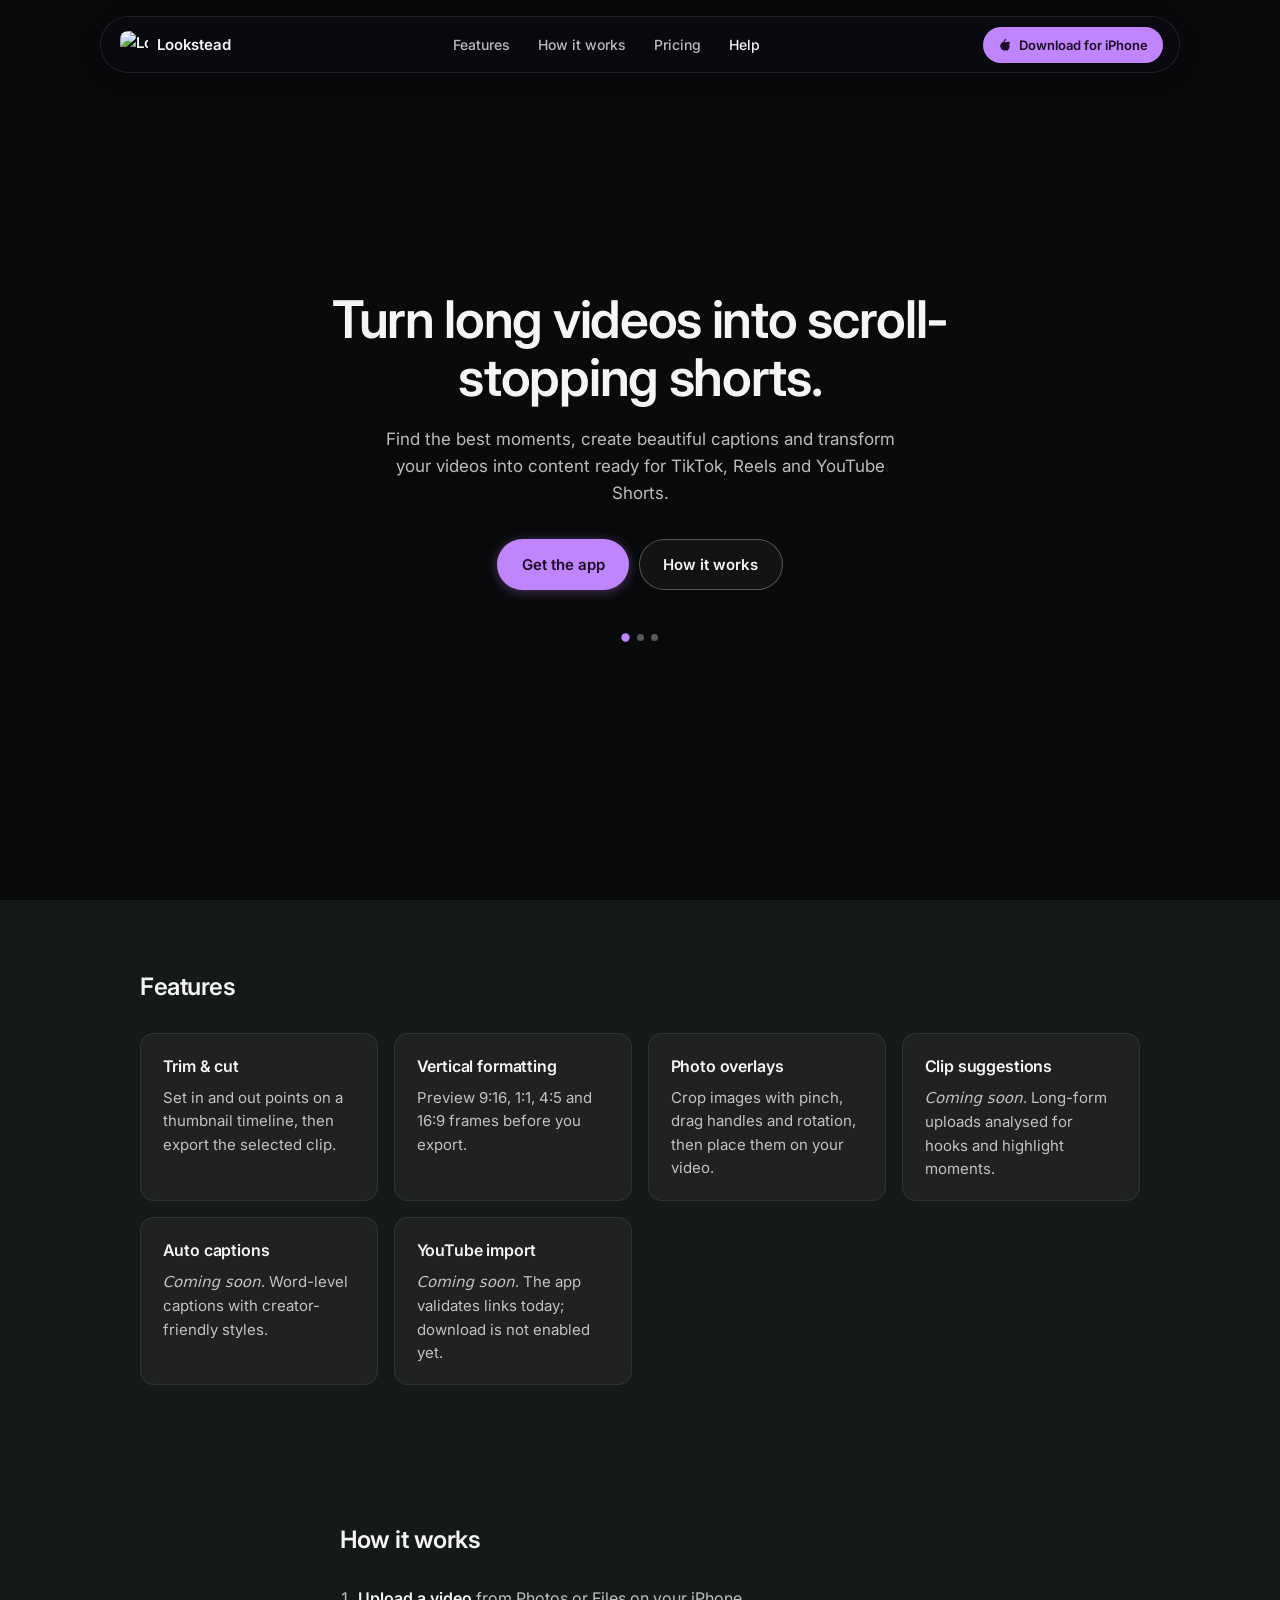
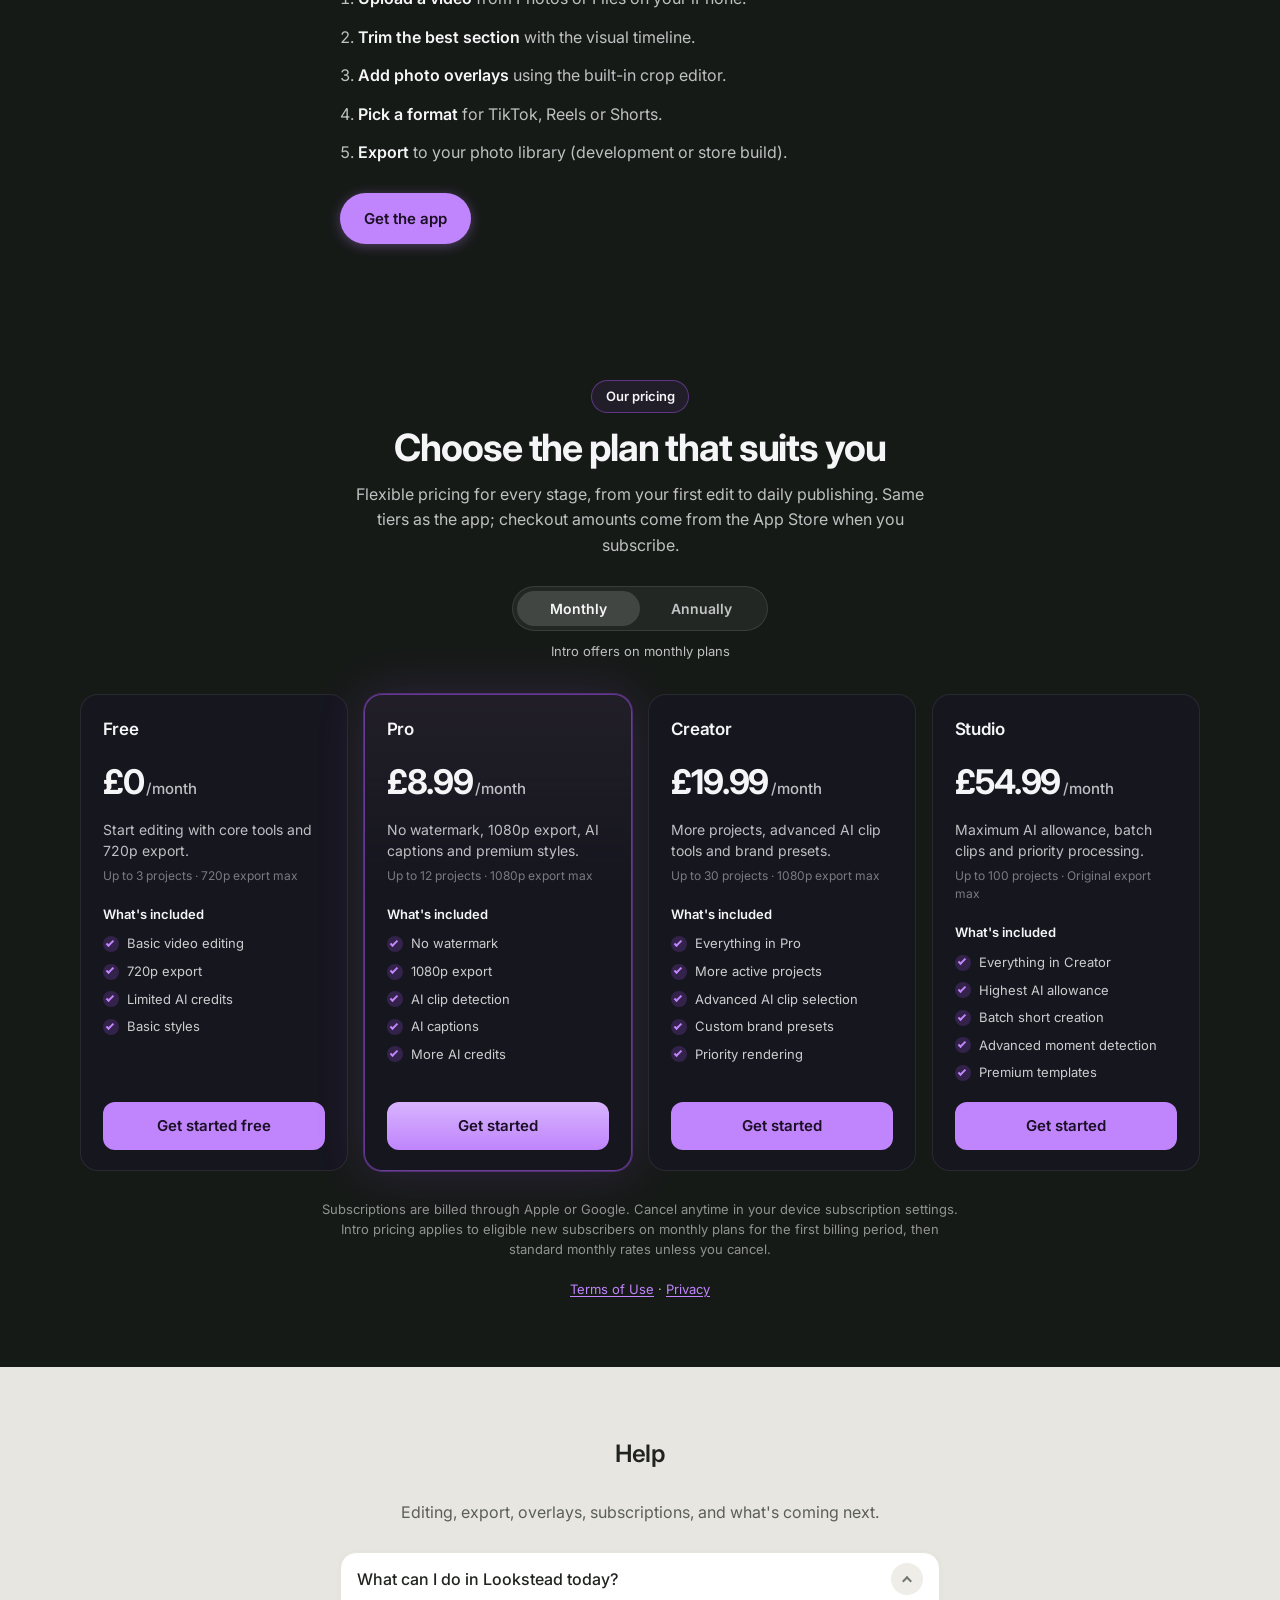
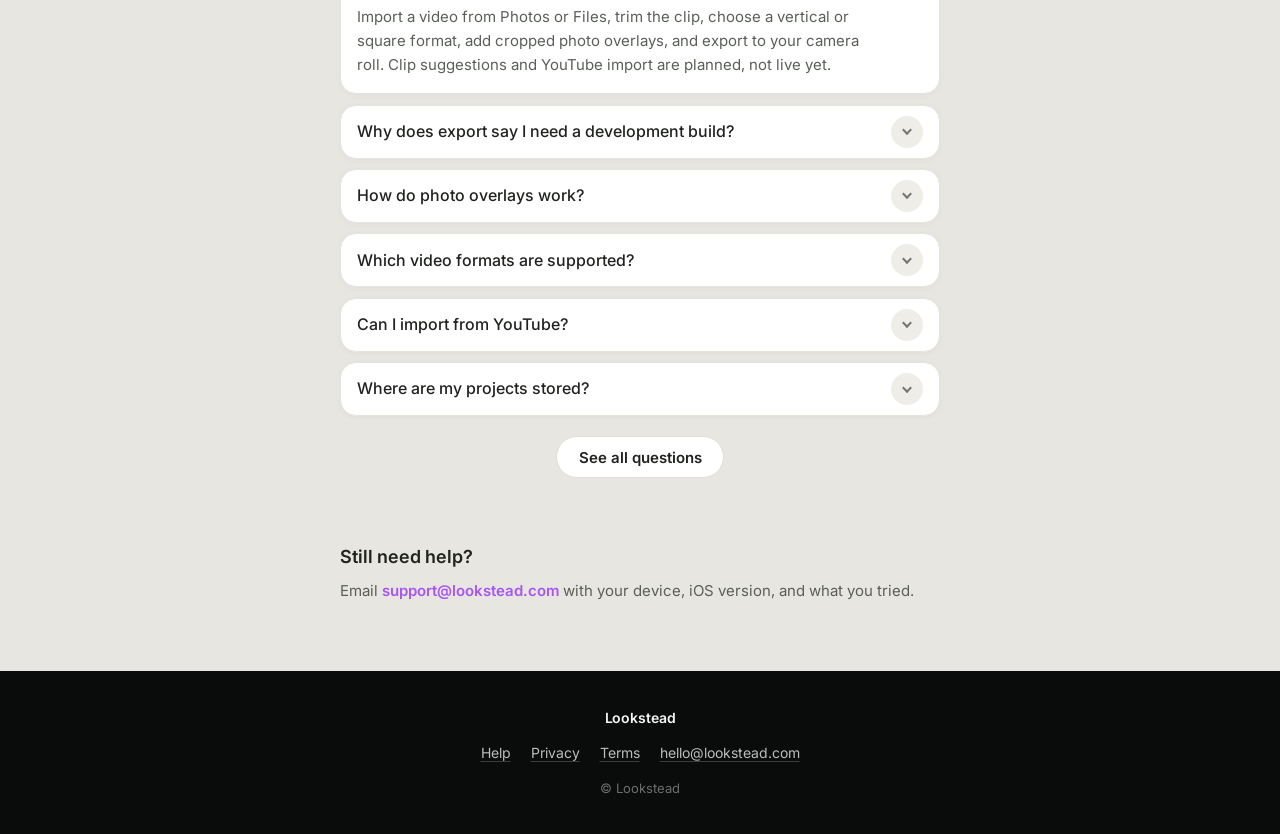
==== commit ac448c26: "Restyle pricing as card grid like reference layout. Centered eyebrow and headline, monthly/annual to" ====
--- a/index.html
+++ b/index.html
@@ -32,7 +32,7 @@
     <link
       href="https://fonts.googleapis.com/css2?family=Inter:wght@400;500;600;700&display=swap"
       rel="stylesheet" />
-    <link rel="stylesheet" href="/styles.css?v=20261103b" />
+    <link rel="stylesheet" href="/styles.css?v=20261103c" />
     <script src="/assets/auth-redirect.js"></script>
   </head>
   <body data-nav-active="home" data-single-page="true">
@@ -125,17 +125,18 @@
       </section>
 
       <section class="section section-dark home-section home-pricing" id="pricing" aria-labelledby="pricing-heading">
-        <div class="section-inner pricing-inner">
-          <header class="pricing-header">
-            <h2 id="pricing-heading" class="section-label">Pick your plan</h2>
+        <div class="section-inner pricing-inner pricing-inner-wide">
+          <header class="pricing-header pricing-header-centered">
+            <p class="pricing-eyebrow">Our pricing</p>
+            <h2 id="pricing-heading" class="pricing-title">Choose the plan that suits you</h2>
             <p class="pricing-intro">
-              Same plans as in the Lookstead app. Subscribe on iPhone after you install; prices below are
-              marketing estimates until App Store checkout loads live amounts.
+              Flexible pricing for every stage, from your first edit to daily publishing. Same tiers as
+              the app; checkout amounts come from the App Store when you subscribe.
             </p>
           </header>
 
-          <div class="billing-toggle" role="group" aria-label="Billing period">
-            <div class="billing-toggle-track">
+          <div class="billing-toggle billing-toggle-centered" role="group" aria-label="Billing period">
+            <div class="billing-toggle-track billing-toggle-track-compact">
               <button
                 type="button"
                 class="billing-segment is-active"
@@ -150,19 +151,15 @@
             <p class="billing-hint" id="billing-hint">Intro offers on monthly plans</p>
           </div>
 
-          <div id="plan-list" class="plan-list" aria-live="polite"></div>
+          <div id="plan-list" class="plan-list plan-list-grid" aria-live="polite"></div>
 
-          <p class="pricing-fine">
+          <p class="pricing-fine pricing-fine-centered">
             Subscriptions are billed through Apple or Google. Cancel anytime in your device subscription
             settings. Intro pricing applies to eligible new subscribers on monthly plans for the first
             billing period, then standard monthly rates unless you cancel.
           </p>
 
-          <div class="pricing-actions">
-            <a class="btn btn-primary btn-lg app-store-link" href="/download/">Get the app</a>
-          </div>
-
-          <p class="pricing-legal">
+          <p class="pricing-legal pricing-legal-centered">
             <a href="/terms/">Terms of Use</a>
             ·
             <a href="/privacy/">Privacy</a>
--- a/styles.css
+++ b/styles.css
@@ -832,12 +832,40 @@
   margin-bottom: 0.75rem;
 }
 
-.pricing-inner {
-  max-width: 640px;
+.pricing-inner-wide {
+  max-width: 1120px;
 }
 
 .pricing-header {
   margin-bottom: 1.75rem;
+}
+
+.pricing-header-centered {
+  text-align: center;
+  max-width: 36rem;
+  margin-left: auto;
+  margin-right: auto;
+}
+
+.pricing-eyebrow {
+  display: inline-block;
+  margin: 0 0 0.85rem;
+  padding: 0.35rem 0.85rem;
+  font-size: 0.8125rem;
+  font-weight: 600;
+  color: var(--text);
+  border: 1px solid rgba(168, 85, 247, 0.45);
+  border-radius: var(--radius-pill);
+  background: rgba(168, 85, 247, 0.08);
+}
+
+.pricing-title {
+  margin: 0 0 0.75rem;
+  font-size: clamp(1.75rem, 4vw, 2.35rem);
+  font-weight: 700;
+  letter-spacing: -0.03em;
+  line-height: 1.15;
+  color: var(--text);
 }
 
 .pricing-intro {
@@ -848,7 +876,13 @@
 }
 
 .billing-toggle {
-  margin-bottom: 1.5rem;
+  margin-bottom: 2rem;
+}
+
+.billing-toggle-centered {
+  display: flex;
+  flex-direction: column;
+  align-items: center;
 }
 
 .billing-toggle-track {
@@ -859,6 +893,10 @@
   border: 1px solid rgba(255, 255, 255, 0.1);
 }
 
+.billing-toggle-track-compact {
+  width: min(100%, 16rem);
+}
+
 .billing-segment {
   flex: 1;
   border: none;
@@ -874,8 +912,8 @@
 }
 
 .billing-segment.is-active {
-  background: var(--accent);
-  color: #1a0f24;
+  background: rgba(255, 255, 255, 0.14);
+  color: var(--text);
 }
 
 .billing-hint {
@@ -885,146 +923,181 @@
   text-align: center;
 }
 
-.plan-list {
+.plan-list-grid {
+  display: grid;
+  grid-template-columns: repeat(4, minmax(0, 1fr));
+  gap: 1rem;
+  align-items: stretch;
+}
+
+@media (max-width: 1024px) {
+  .plan-list-grid {
+    grid-template-columns: repeat(2, minmax(0, 1fr));
+  }
+}
+
+@media (max-width: 560px) {
+  .plan-list-grid {
+    grid-template-columns: 1fr;
+  }
+}
+
+.plan-card {
   display: flex;
   flex-direction: column;
-  gap: 0.75rem;
-}
-
-.plan-card {
-  background: rgba(255, 255, 255, 0.04);
-  border: 1px solid rgba(255, 255, 255, 0.1);
-  border-radius: var(--radius-card);
-  padding: 1.15rem 1.25rem 1rem;
-}
-
-.plan-card-recommended {
-  border-color: rgba(168, 85, 247, 0.65);
-  box-shadow: 0 0 0 1px rgba(168, 85, 247, 0.25), 0 8px 28px rgba(168, 85, 247, 0.12);
-}
-
-.plan-badge {
-  display: inline-block;
-  margin-bottom: 0.5rem;
-  padding: 0.2rem 0.55rem;
-  font-size: 0.6875rem;
-  font-weight: 700;
-  letter-spacing: 0.04em;
-  text-transform: uppercase;
-  color: #fff;
-  background: #22c55e;
-  border-radius: 6px;
+  min-height: 100%;
+  background: #16161f;
+  border: 1px solid rgba(255, 255, 255, 0.08);
+  border-radius: 18px;
+  padding: 1.35rem 1.35rem 1.25rem;
+}
+
+.plan-card-featured {
+  border-color: rgba(168, 85, 247, 0.55);
+  box-shadow:
+    0 0 0 1px rgba(168, 85, 247, 0.35),
+    0 0 48px rgba(168, 85, 247, 0.18);
+  background: linear-gradient(180deg, rgba(168, 85, 247, 0.08) 0%, #16161f 42%);
 }
 
 .plan-title {
   margin: 0;
-  font-size: 1.125rem;
+  font-size: 1.0625rem;
   font-weight: 600;
   letter-spacing: -0.02em;
-}
-
-.plan-price-main {
+  color: var(--text);
+}
+
+.plan-price-row {
+  margin: 0.85rem 0 0;
+  display: flex;
+  align-items: baseline;
+  gap: 0.15rem;
+  flex-wrap: wrap;
+}
+
+.plan-price-amount {
+  font-size: clamp(1.75rem, 3vw, 2.125rem);
+  font-weight: 700;
+  letter-spacing: -0.03em;
+  color: var(--text);
+}
+
+.plan-price-period {
+  font-size: 0.9375rem;
+  font-weight: 500;
+  color: var(--text-muted);
+}
+
+.plan-blurb {
+  margin: 0.65rem 0 0;
+  font-size: 0.875rem;
+  line-height: 1.5;
+  color: var(--text-muted);
+  min-height: 2.85em;
+}
+
+.plan-meta {
   margin: 0.35rem 0 0;
-  font-size: 1.375rem;
-  font-weight: 700;
-  letter-spacing: -0.02em;
-  color: var(--text);
-}
-
-.plan-price-sub {
-  margin: 0.15rem 0 0;
+  font-size: 0.75rem;
+  color: rgba(245, 245, 247, 0.45);
+}
+
+.plan-includes-label {
+  margin: 1.15rem 0 0.65rem;
   font-size: 0.8125rem;
-  color: var(--text-muted);
-}
-
-.plan-meta {
-  margin: 0.5rem 0 0;
+  font-weight: 600;
+  color: var(--text);
+}
+
+.plan-includes-list {
+  list-style: none;
+  margin: 0;
+  padding: 0;
+  display: flex;
+  flex-direction: column;
+  gap: 0.55rem;
+  flex: 1;
+}
+
+.plan-includes-item {
+  display: flex;
+  align-items: flex-start;
+  gap: 0.5rem;
   font-size: 0.8125rem;
-  color: rgba(245, 245, 247, 0.55);
-}
-
-.plan-blurb {
-  margin: 0.45rem 0 0;
+  line-height: 1.45;
+  color: rgba(245, 245, 247, 0.82);
+}
+
+.plan-check {
+  flex-shrink: 0;
+  width: 1rem;
+  height: 1rem;
+  margin-top: 0.1rem;
+  border-radius: 50%;
+  background: rgba(168, 85, 247, 0.2);
+  position: relative;
+}
+
+.plan-check::after {
+  content: '';
+  position: absolute;
+  left: 0.32rem;
+  top: 0.18rem;
+  width: 0.28rem;
+  height: 0.48rem;
+  border: solid var(--accent);
+  border-width: 0 2px 2px 0;
+  transform: rotate(45deg);
+}
+
+.plan-cta {
+  display: block;
+  margin-top: 1.25rem;
+  width: 100%;
+  padding: 0.75rem 1rem;
+  text-align: center;
   font-size: 0.9375rem;
-  line-height: 1.5;
-  color: var(--text-muted);
-}
-
-.plan-benefits-toggle {
-  display: flex;
-  align-items: center;
-  justify-content: space-between;
-  width: 100%;
-  margin-top: 0.85rem;
-  padding: 0.65rem 0 0;
+  font-weight: 600;
+  font-family: inherit;
+  color: #1a0f24;
+  background: var(--accent);
   border: none;
-  border-top: 1px solid rgba(255, 255, 255, 0.08);
-  background: transparent;
-  color: var(--accent);
-  font-family: inherit;
-  font-size: 0.875rem;
-  font-weight: 600;
-  cursor: pointer;
-}
-
-.plan-chevron {
-  width: 8px;
-  height: 8px;
-  border-right: 2px solid var(--text-muted);
-  border-bottom: 2px solid var(--text-muted);
-  transform: rotate(45deg);
-  margin-top: -4px;
-  transition: transform 0.15s ease;
-}
-
-.plan-benefits-toggle[aria-expanded='true'] .plan-chevron {
-  transform: rotate(-135deg);
-  margin-top: 2px;
-}
-
-.plan-benefits-list {
-  list-style: none;
-  margin: 0.85rem 0 0;
-  padding: 0;
-  display: flex;
-  flex-direction: column;
-  gap: 0.65rem;
-}
-
-.plan-benefit-item {
-  font-size: 0.875rem;
-  line-height: 1.45;
-}
-
-.plan-benefit-item strong {
-  display: block;
-  font-weight: 600;
-  color: var(--text);
-  margin-bottom: 0.15rem;
-}
-
-.plan-benefit-item span {
-  color: var(--text-muted);
+  border-radius: 12px;
+  text-decoration: none;
+  transition: background 0.15s ease, transform 0.15s ease;
+}
+
+.plan-cta:hover {
+  background: var(--accent-hover);
+}
+
+.plan-card-featured .plan-cta {
+  background: linear-gradient(180deg, #d8b4fe 0%, var(--accent) 100%);
 }
 
 .pricing-fine {
-  margin: 1.25rem 0 0;
+  margin: 1.75rem 0 0;
   font-size: 0.8125rem;
   line-height: 1.55;
   color: rgba(245, 245, 247, 0.55);
 }
 
-.pricing-actions {
-  display: flex;
-  flex-wrap: wrap;
-  gap: 0.65rem;
-  margin-top: 1.75rem;
+.pricing-fine-centered {
+  text-align: center;
+  max-width: 40rem;
+  margin-left: auto;
+  margin-right: auto;
 }
 
 .pricing-legal {
   margin: 1.25rem 0 0;
   font-size: 0.8125rem;
   color: var(--text-muted);
+}
+
+.pricing-legal-centered {
+  text-align: center;
 }
 
 .pricing-legal a {
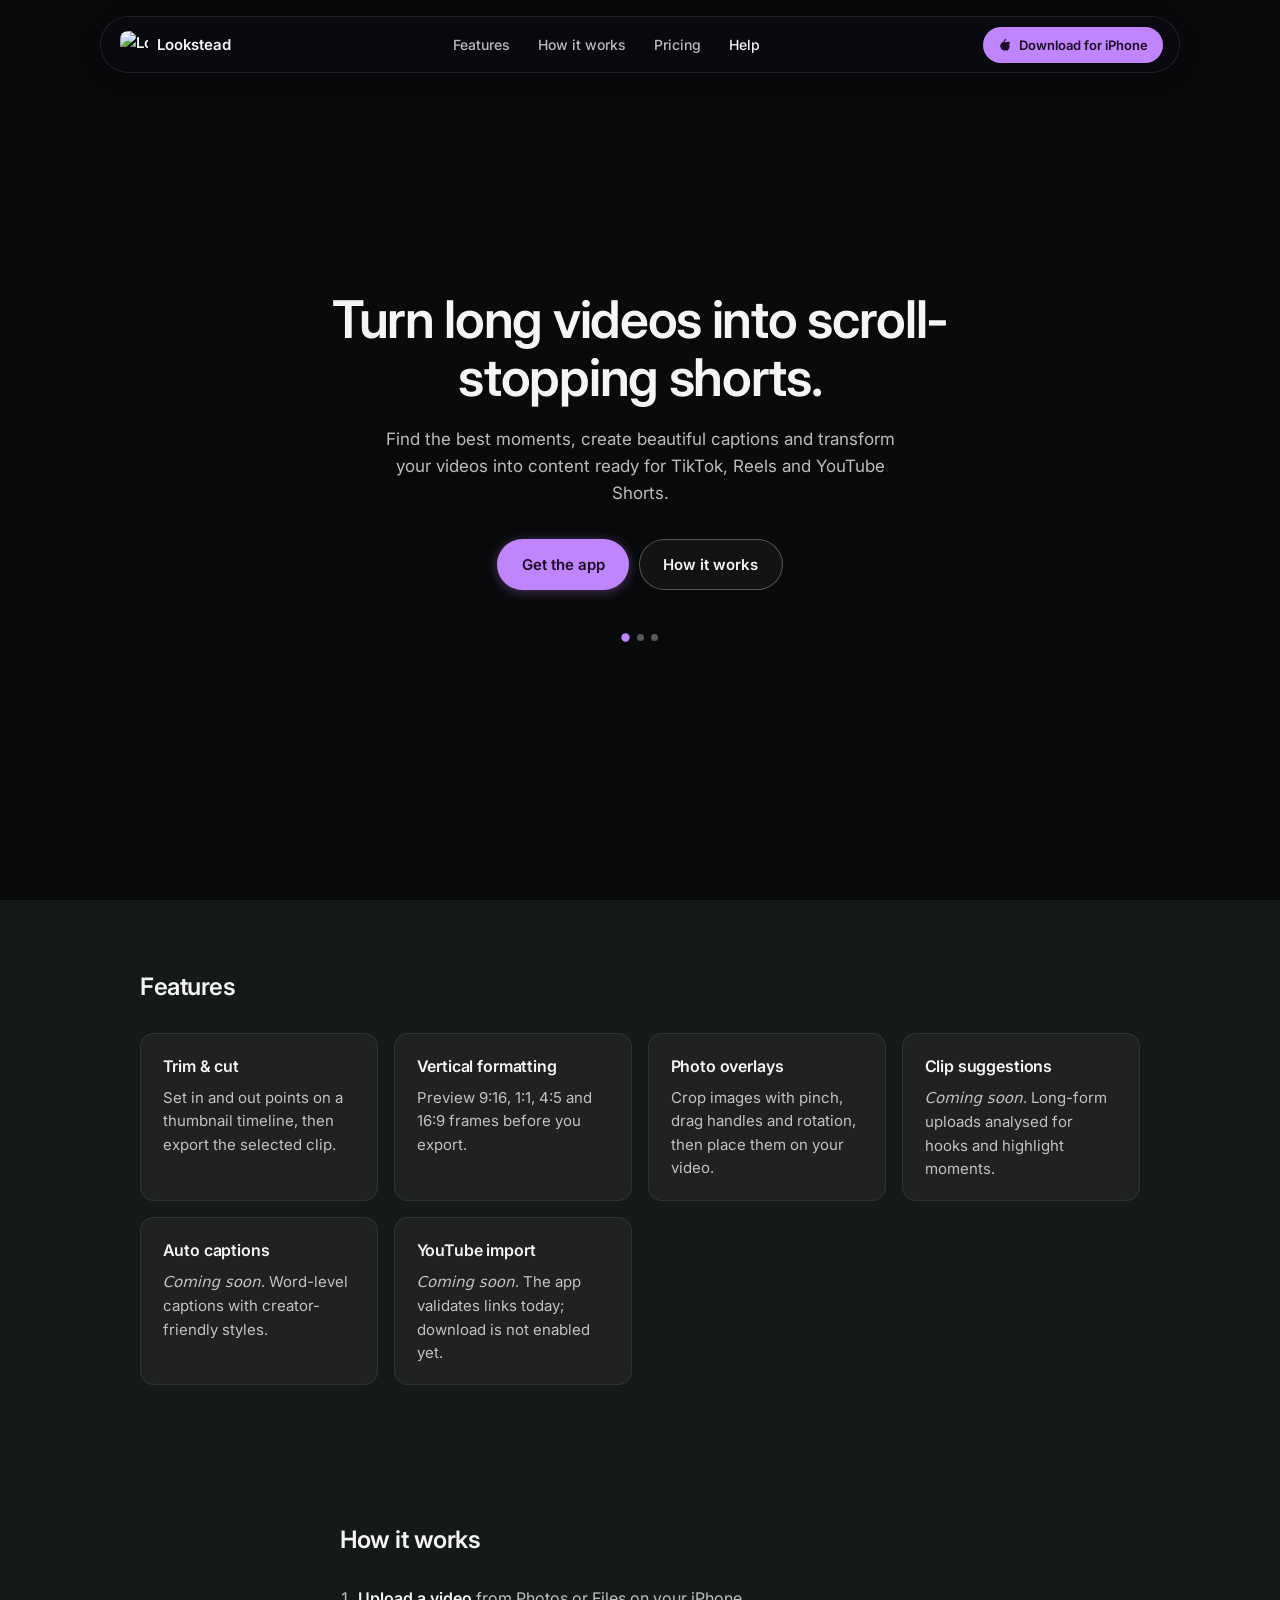
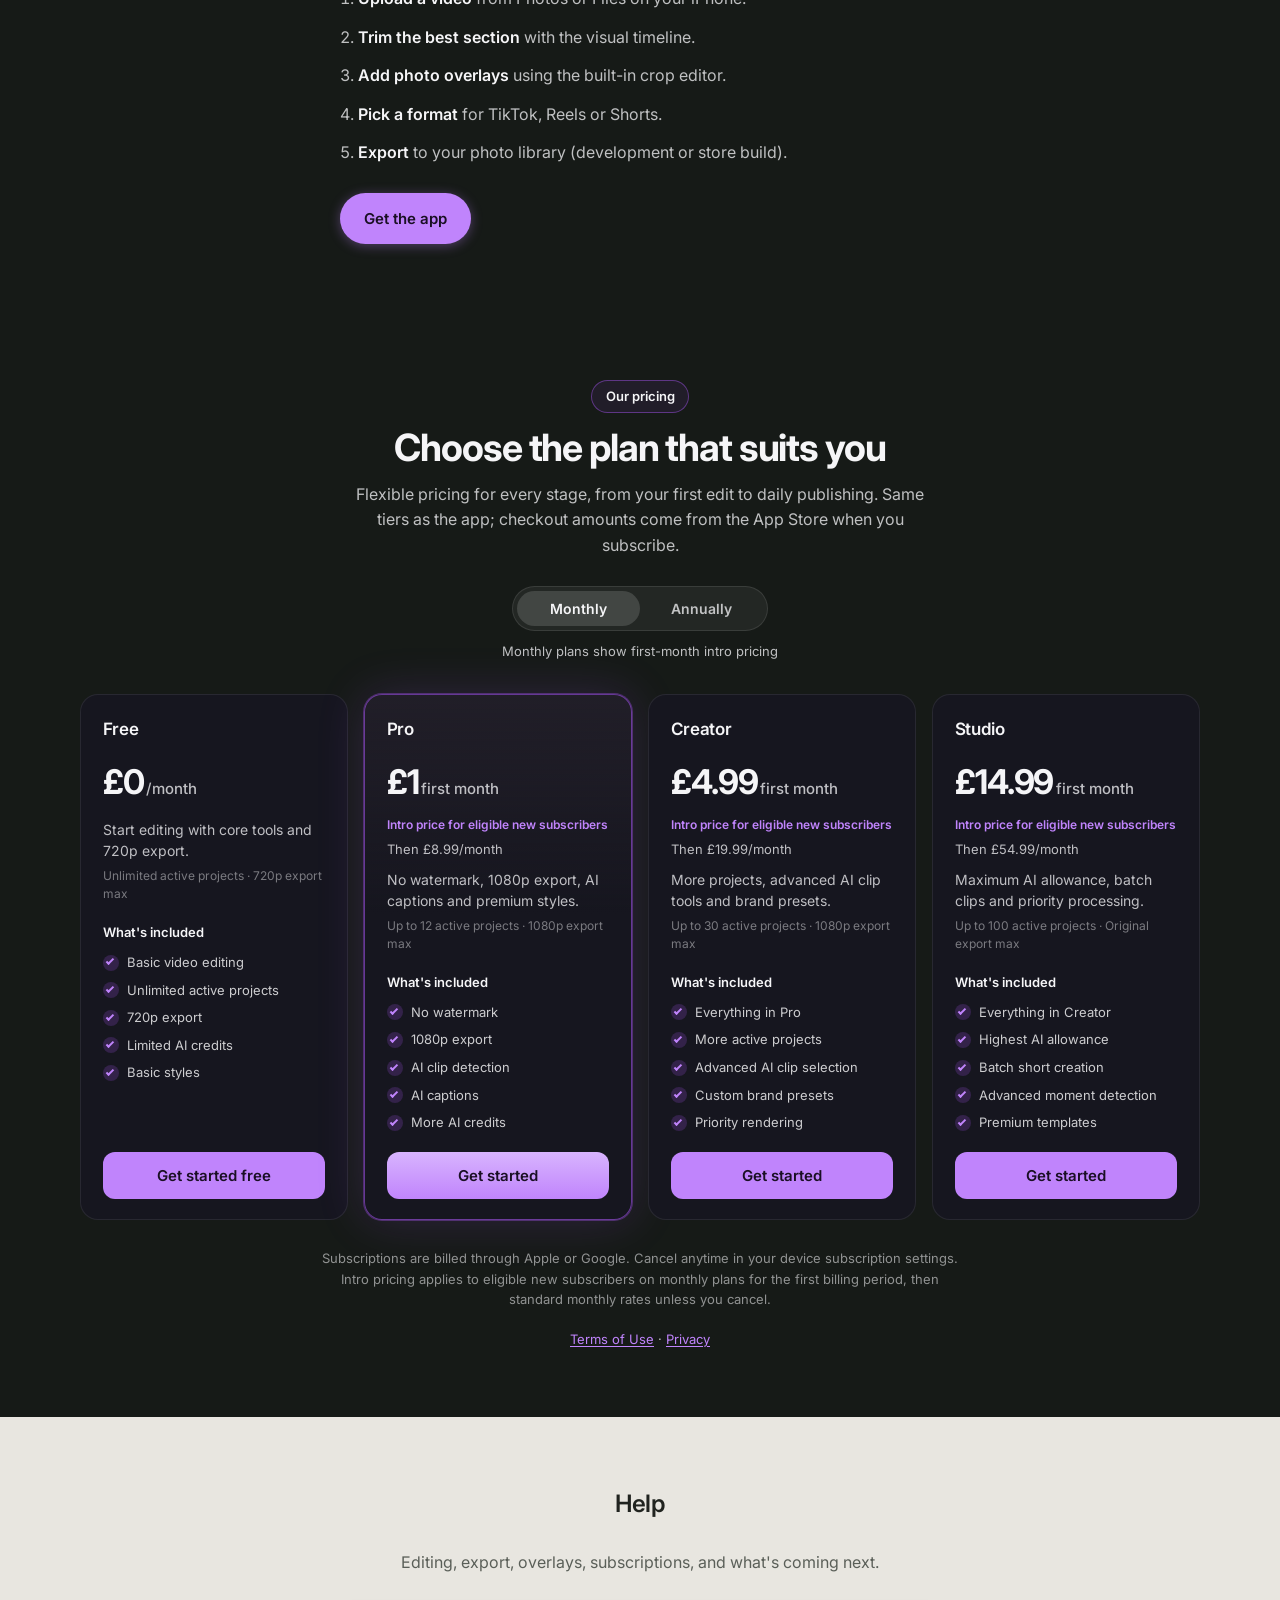
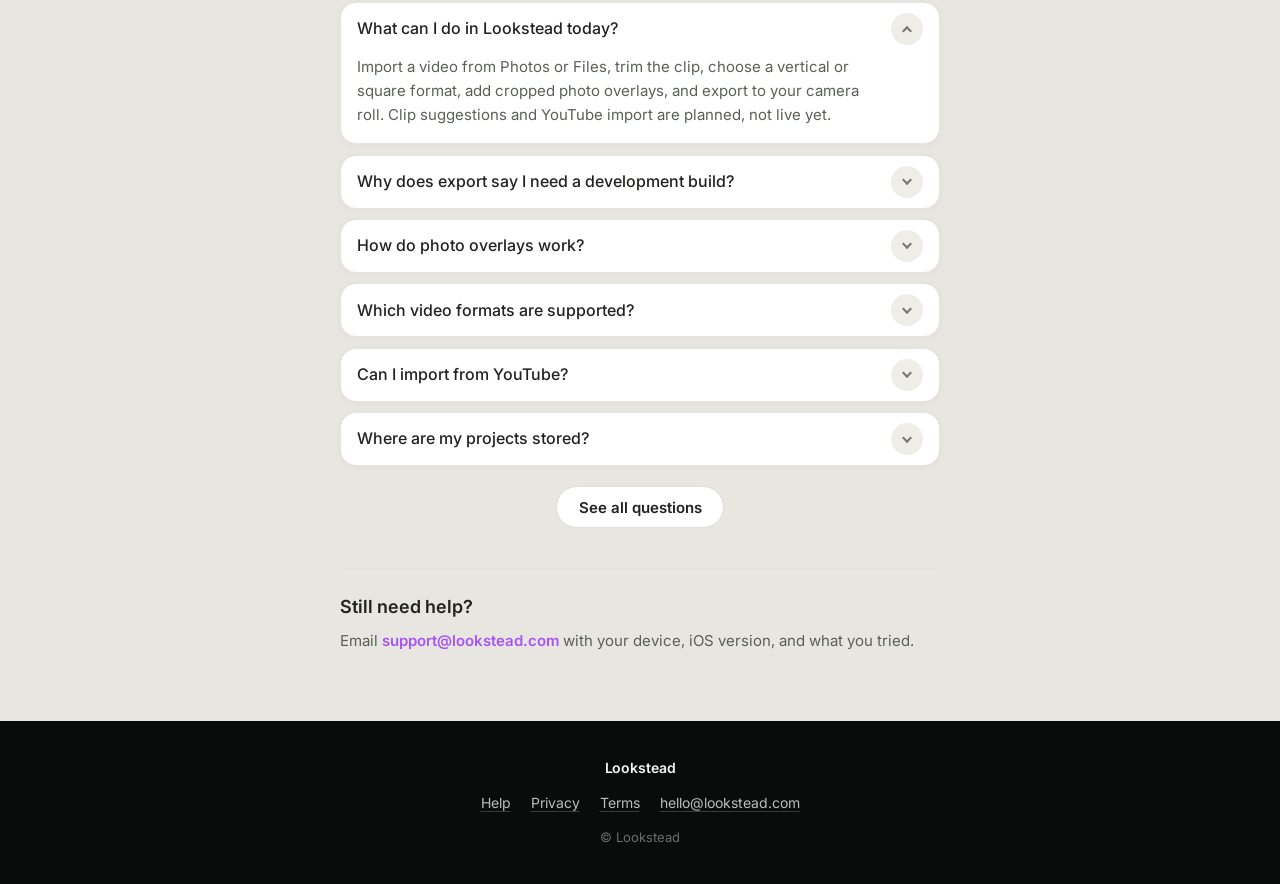
==== commit 517eeb57: "Show intro and annual savings on pricing cards; unlimited Free projects. Mirror app subscription dat" ====
--- a/index.html
+++ b/index.html
@@ -32,7 +32,7 @@
     <link
       href="https://fonts.googleapis.com/css2?family=Inter:wght@400;500;600;700&display=swap"
       rel="stylesheet" />
-    <link rel="stylesheet" href="/styles.css?v=20261103c" />
+    <link rel="stylesheet" href="/styles.css?v=20261103d" />
     <script src="/assets/auth-redirect.js"></script>
   </head>
   <body data-nav-active="home" data-single-page="true">
--- a/styles.css
+++ b/styles.css
@@ -989,6 +989,31 @@
   color: var(--text-muted);
 }
 
+.plan-price-offer {
+  margin: 0.45rem 0 0;
+  font-size: 0.75rem;
+  font-weight: 600;
+  color: var(--accent);
+}
+
+.plan-price-after {
+  margin: 0.25rem 0 0;
+  font-size: 0.8125rem;
+  color: var(--text-muted);
+}
+
+.plan-price-save {
+  margin: 0.45rem 0 0;
+  display: inline-block;
+  padding: 0.25rem 0.55rem;
+  font-size: 0.75rem;
+  font-weight: 600;
+  color: #ecfccb;
+  background: rgba(34, 197, 94, 0.18);
+  border: 1px solid rgba(34, 197, 94, 0.35);
+  border-radius: 8px;
+}
+
 .plan-blurb {
   margin: 0.65rem 0 0;
   font-size: 0.875rem;
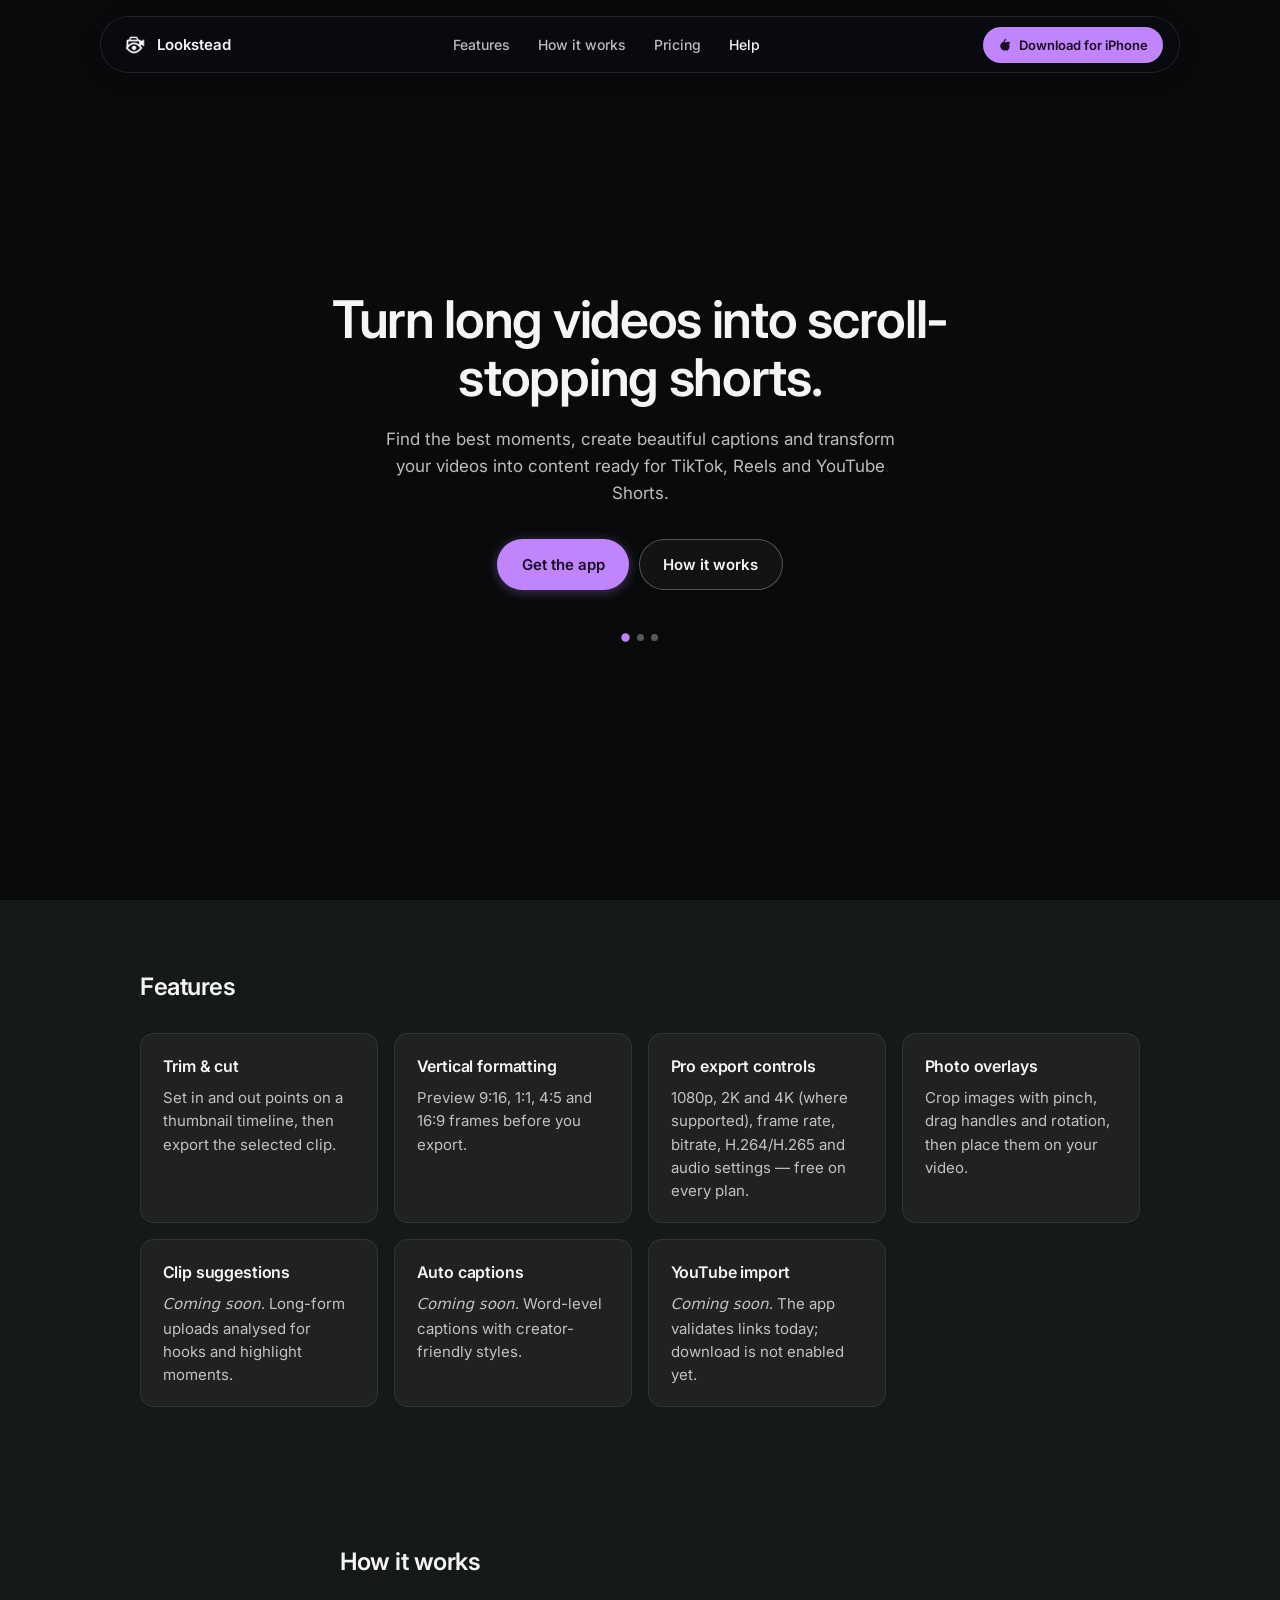
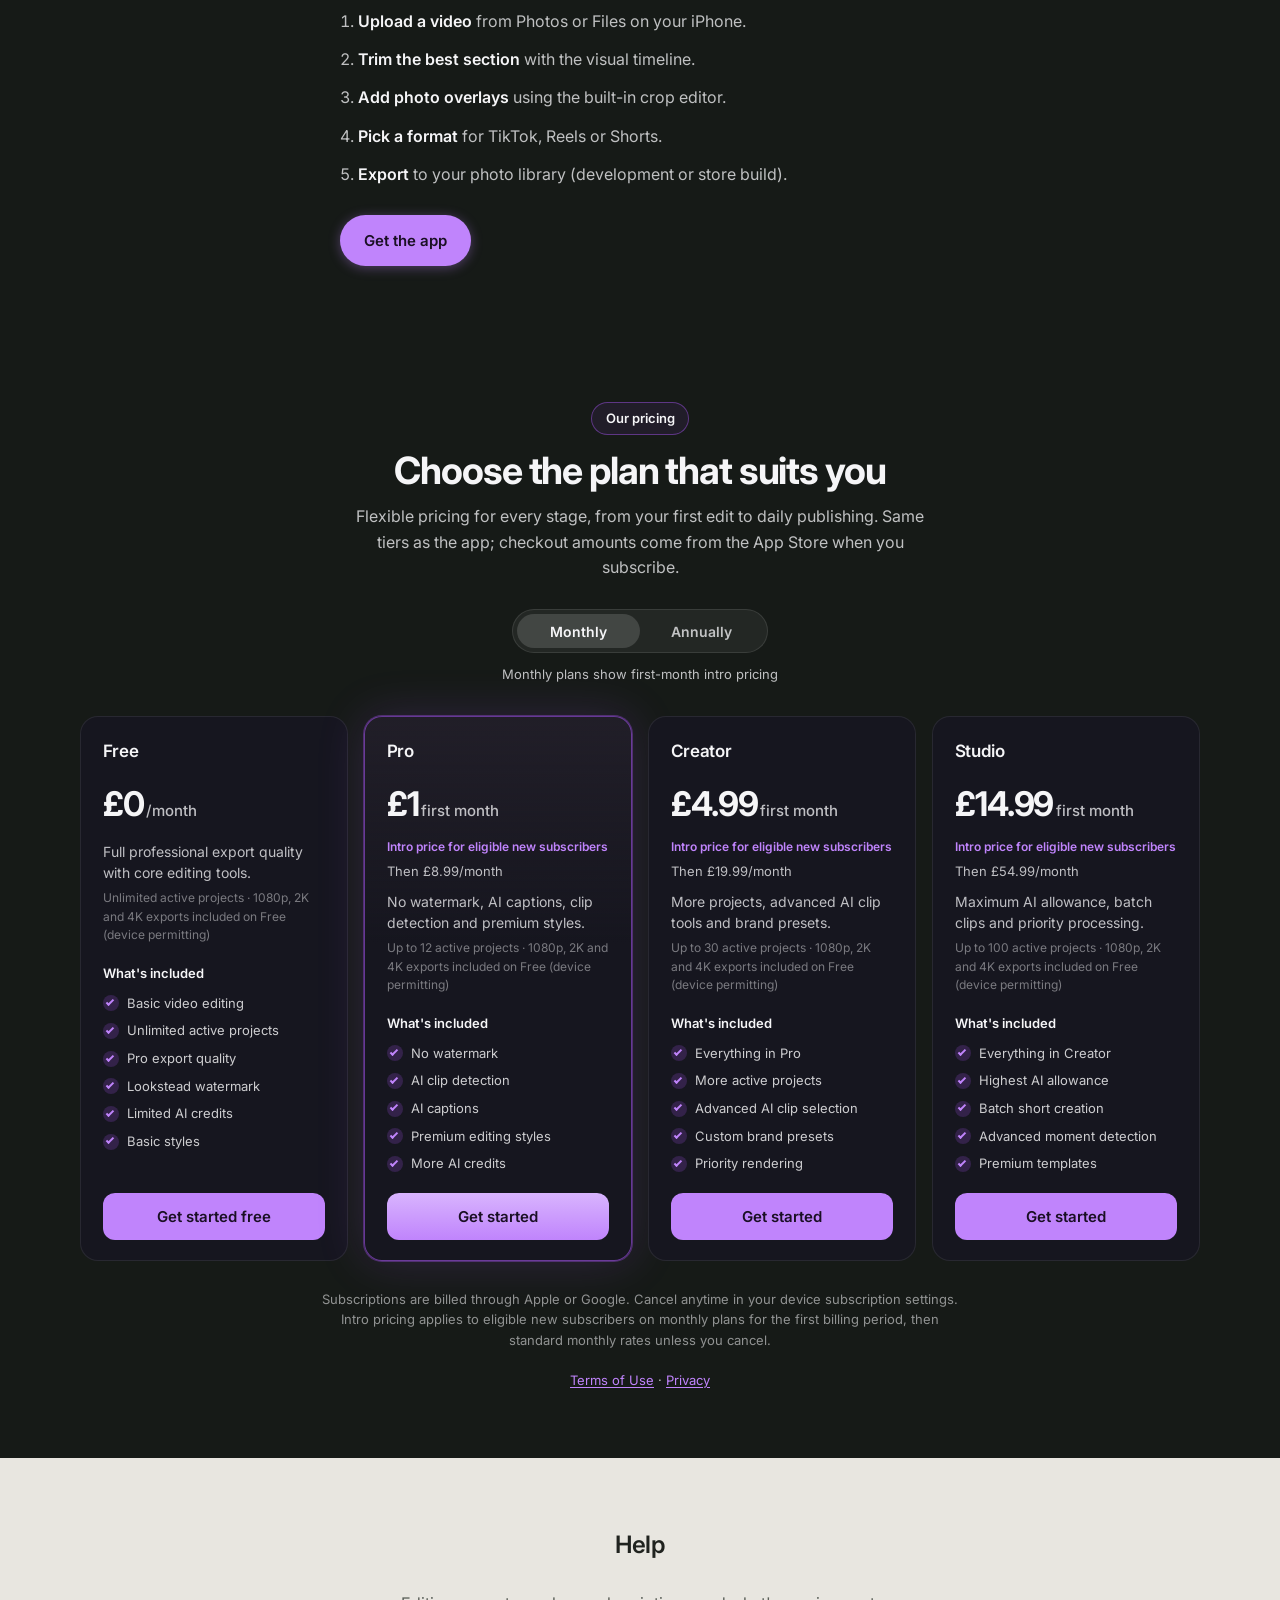
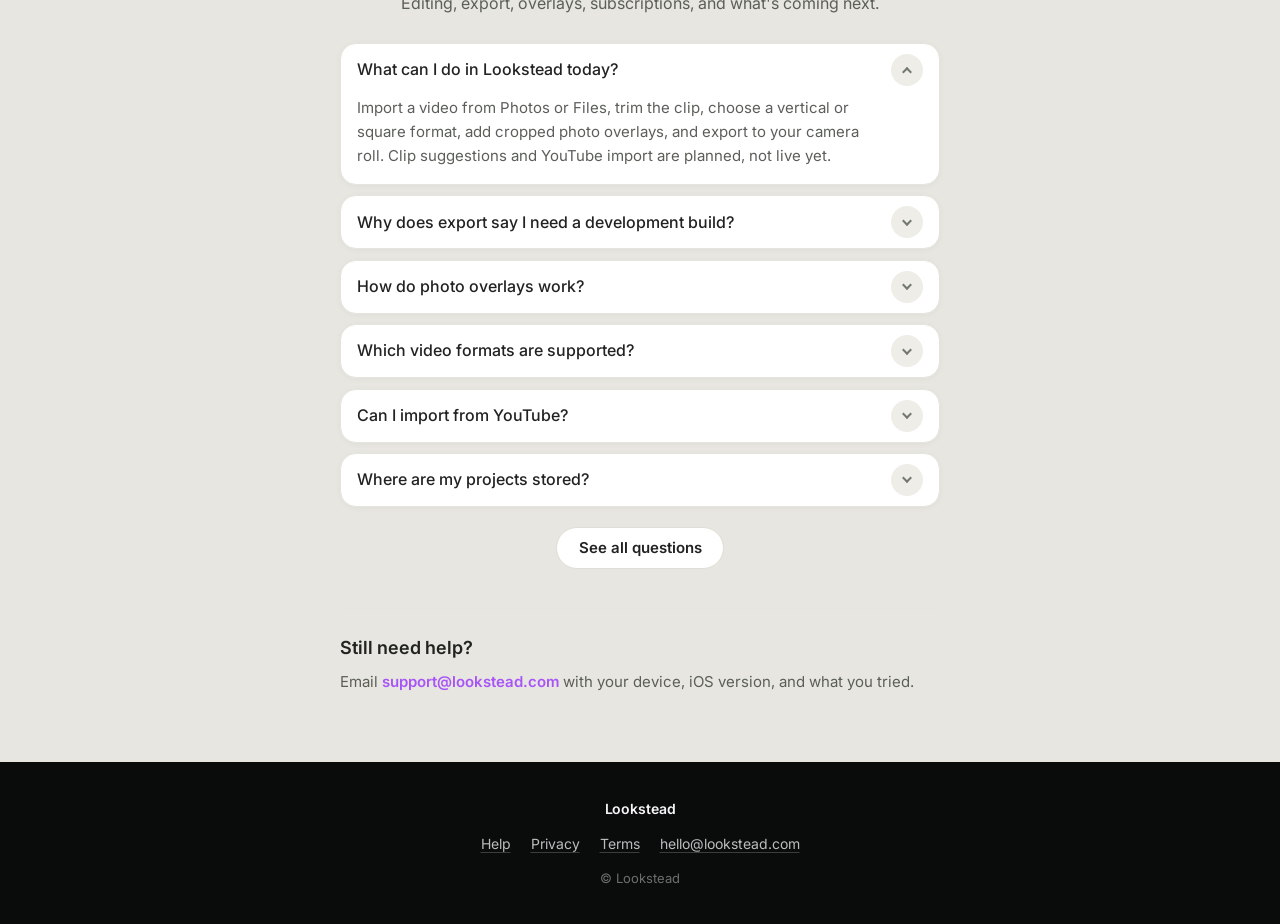
==== commit 80bd69be: "Market free 1080p/2K/4K exports and updated plan benefits. Align pricing copy with the app: export q" ====
--- a/index.html
+++ b/index.html
@@ -89,6 +89,10 @@
               <p>Preview 9:16, 1:1, 4:5 and 16:9 frames before you export.</p>
             </li>
             <li>
+              <h3>Pro export controls</h3>
+              <p>1080p, 2K and 4K (where supported), frame rate, bitrate, H.264/H.265 and audio settings — free on every plan.</p>
+            </li>
+            <li>
               <h3>Photo overlays</h3>
               <p>Crop images with pinch, drag handles and rotation, then place them on your video.</p>
             </li>
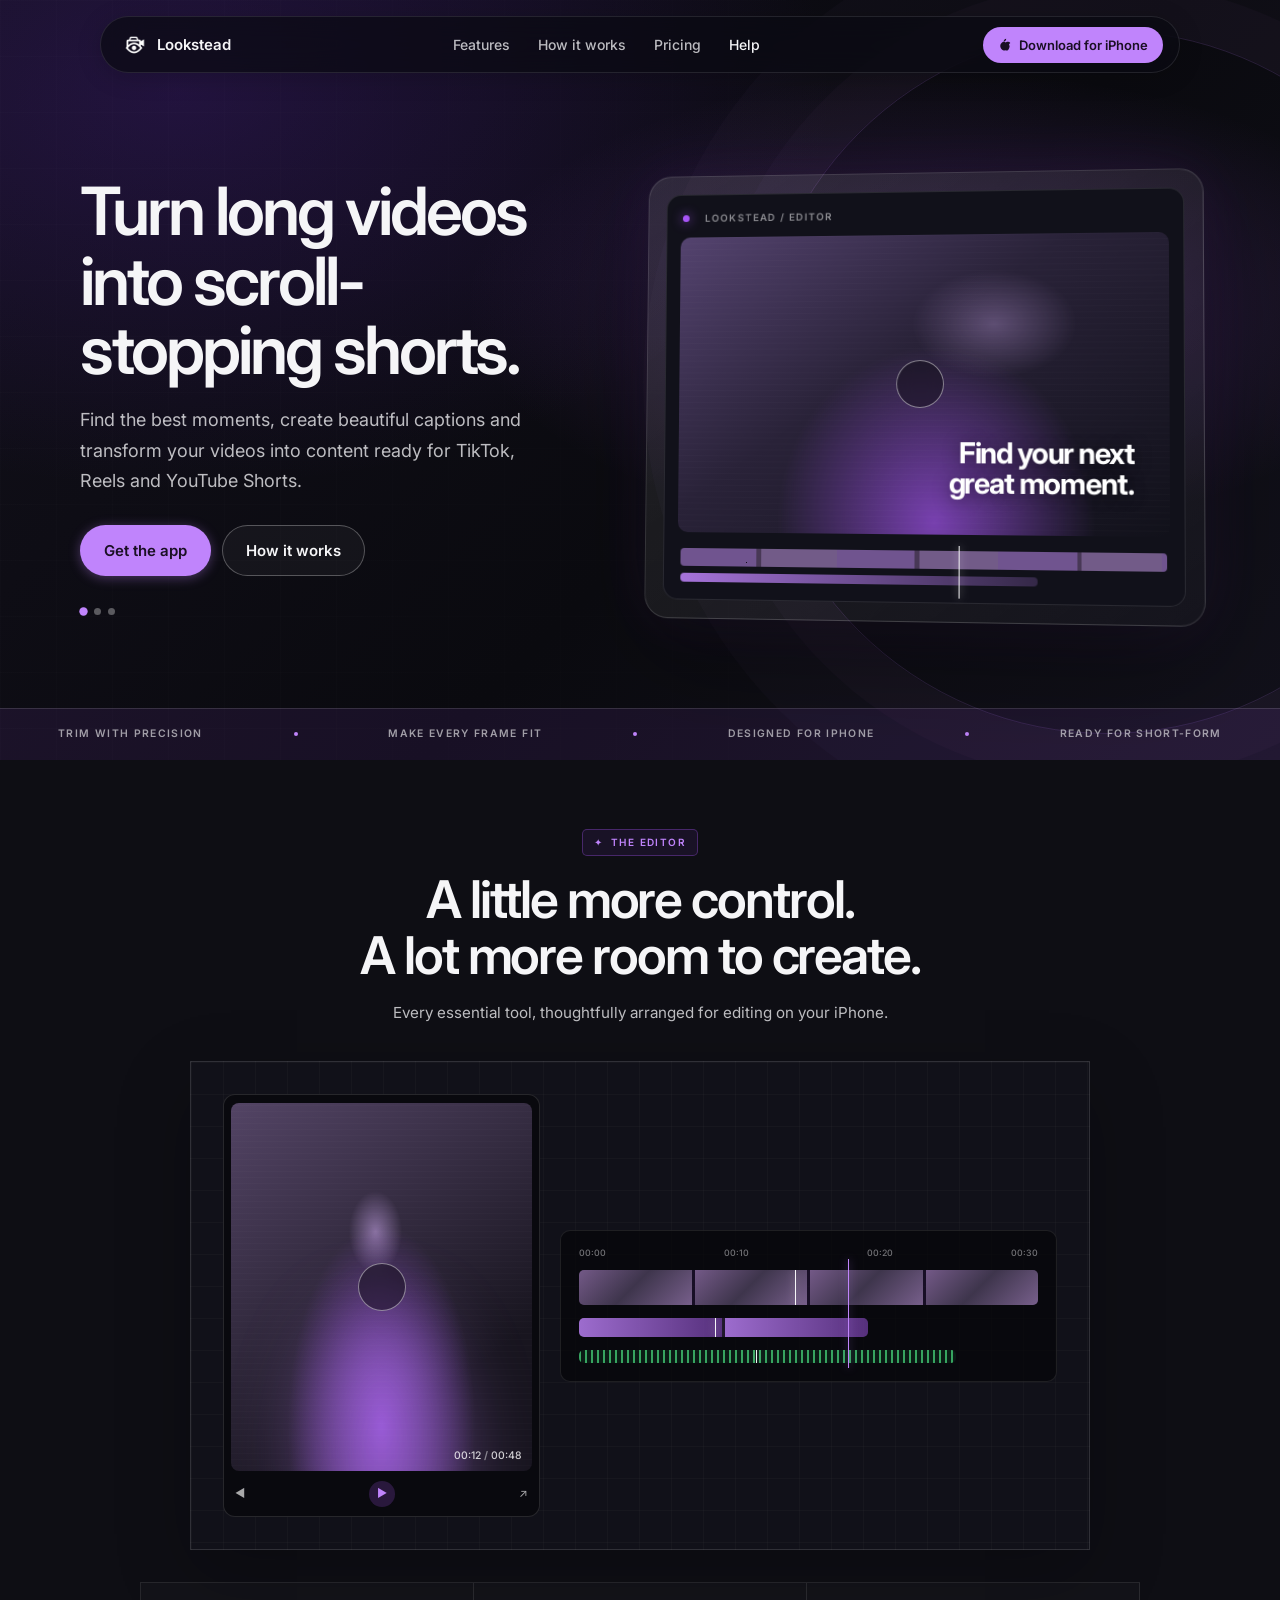
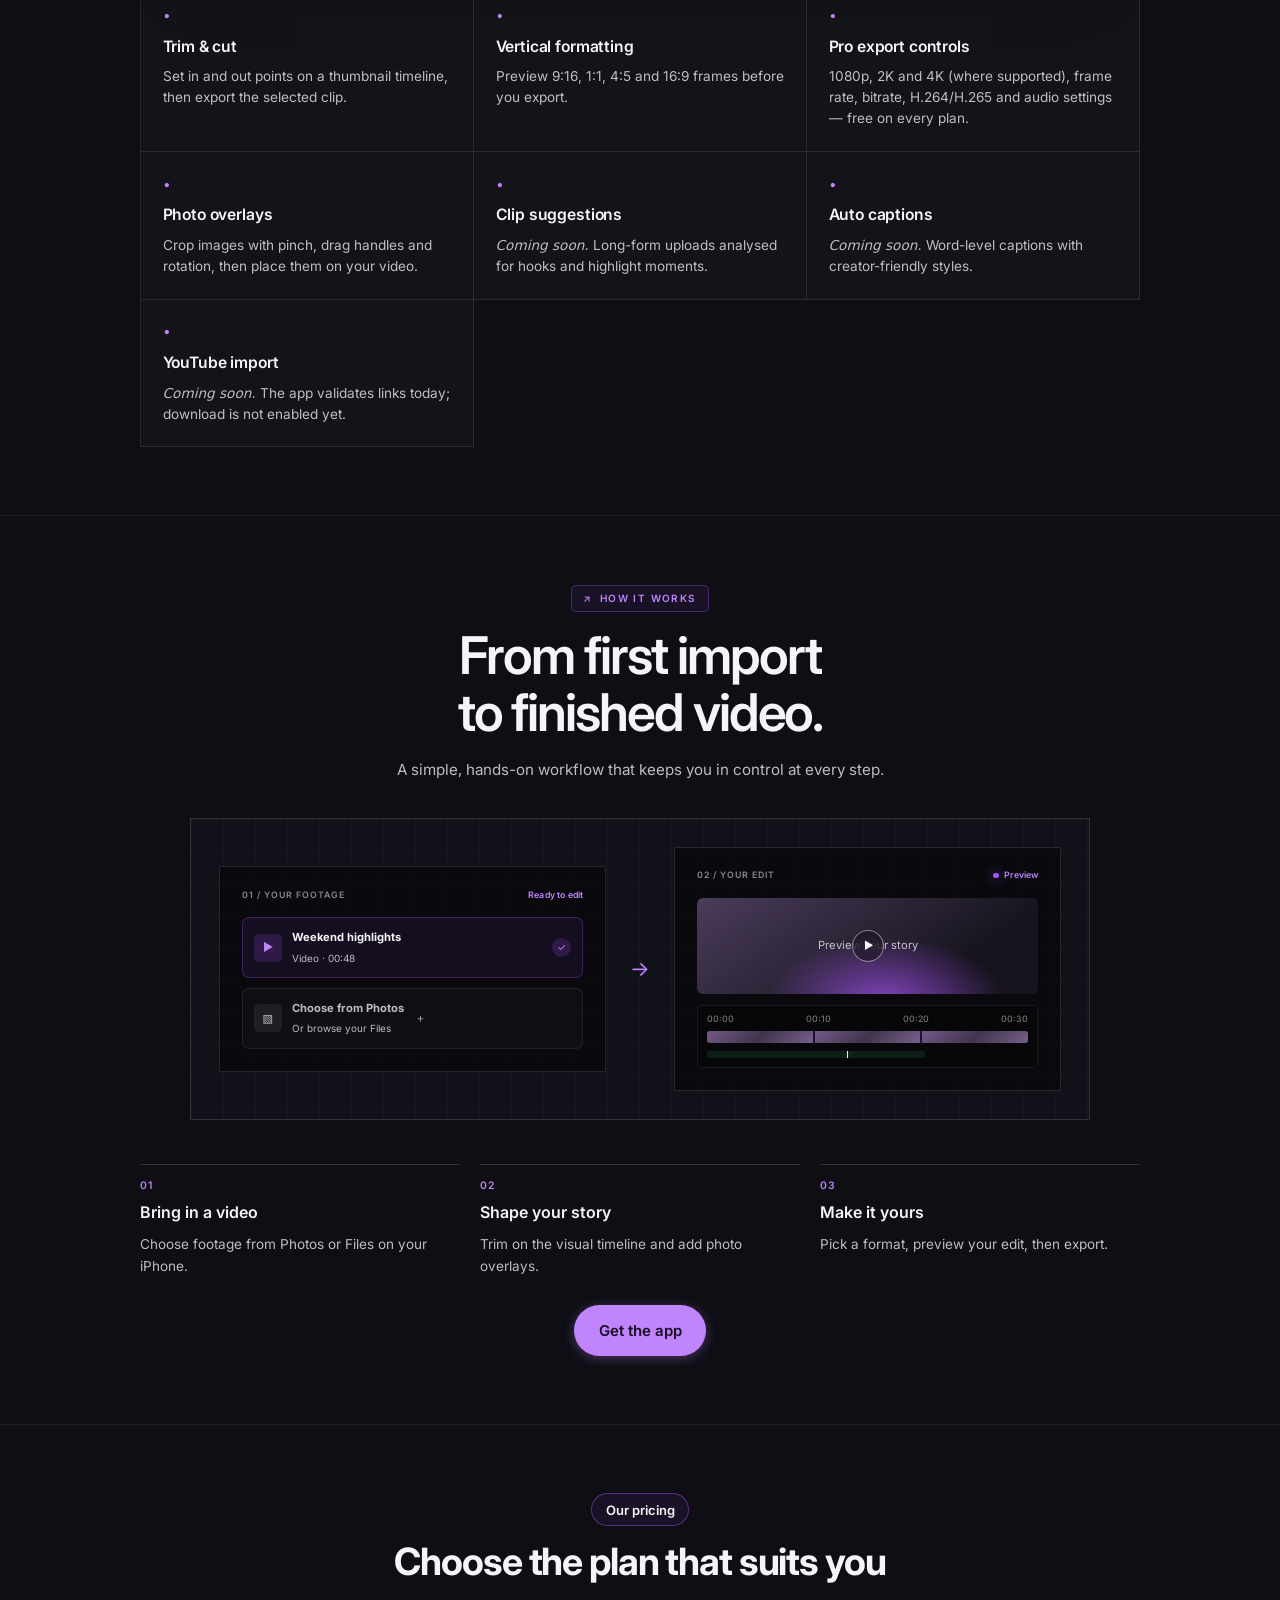
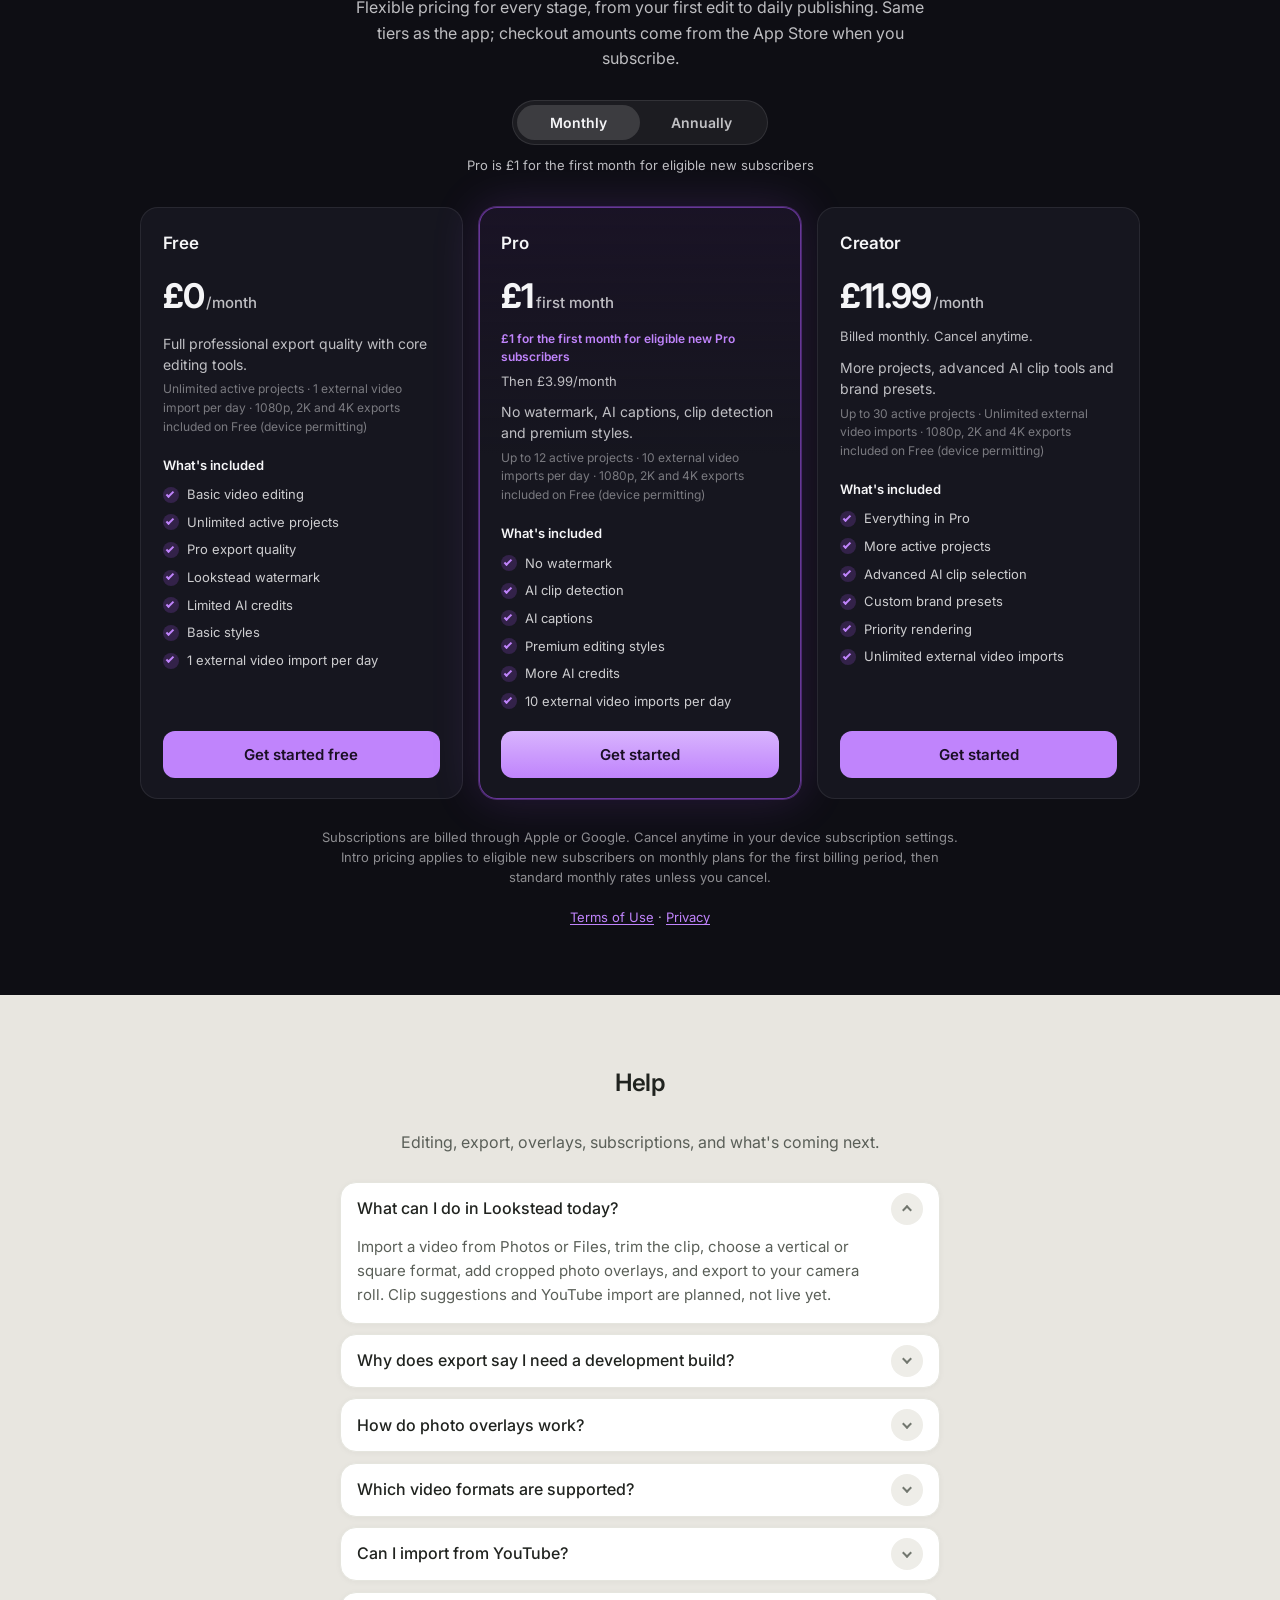
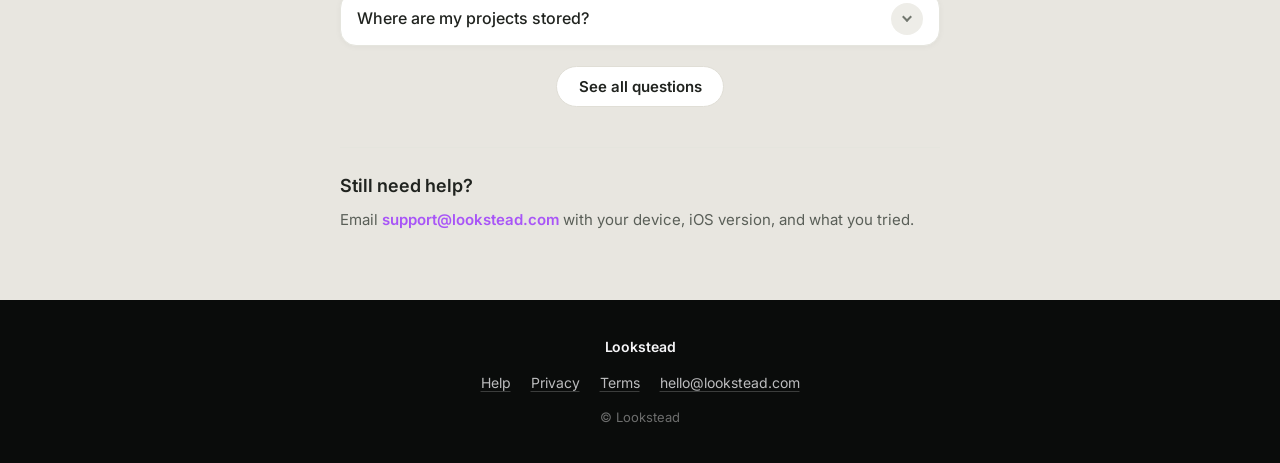
==== commit dce8919b: "Refresh website homepage layout Co-authored-by: Copilot <223556219+Copilot@users.noreply.github.com>" ====
--- a/index.html
+++ b/index.html
@@ -32,7 +32,7 @@
     <link
       href="https://fonts.googleapis.com/css2?family=Inter:wght@400;500;600;700&display=swap"
       rel="stylesheet" />
-    <link rel="stylesheet" href="/styles.css?v=20261103d" />
+    <link rel="stylesheet" href="/styles.css?v=20261104a" />
     <script src="/assets/auth-redirect.js"></script>
   </head>
   <body data-nav-active="home" data-single-page="true">
@@ -40,45 +40,90 @@
 
     <main>
       <section class="hero" id="top" aria-label="Introduction">
-        <div class="hero-slides">
-          <article class="hero-slide is-active" data-slide="0">
-            <h1>Turn long videos into scroll-stopping shorts.</h1>
-            <p class="hero-lead">
-              Find the best moments, create beautiful captions and transform your videos into content
-              ready for TikTok, Reels and YouTube Shorts.
-            </p>
-          </article>
-          <article class="hero-slide" data-slide="1">
-            <p class="hero-headline">Edit on your iPhone.</p>
-            <p class="hero-lead">
-              Import from Photos or Files, trim with a visual timeline, pick vertical or square formats,
-              and add cropped photo overlays with a precise crop editor.
-            </p>
-          </article>
-          <article class="hero-slide" data-slide="2">
-            <p class="hero-headline">Smarter workflows, coming soon.</p>
-            <p class="hero-lead">
-              Automatic clip suggestions, animated captions, and compliant YouTube import are on the
-              roadmap. Today’s app focuses on a fast, reliable mobile editor.
-            </p>
-          </article>
-        </div>
-
-        <div class="hero-actions">
-          <a class="btn btn-primary app-store-link" href="/download/">Get the app</a>
-          <a class="btn btn-ghost nav-scroll" href="#how">How it works</a>
-        </div>
-
-        <div class="hero-dots" role="tablist" aria-label="Hero slides">
-          <button type="button" class="dot is-active" data-goto="0" aria-label="Slide 1" aria-selected="true"></button>
-          <button type="button" class="dot" data-goto="1" aria-label="Slide 2" aria-selected="false"></button>
-          <button type="button" class="dot" data-goto="2" aria-label="Slide 3" aria-selected="false"></button>
+        <div class="hero-inner">
+          <div class="hero-content">
+            <div class="hero-slides">
+              <article class="hero-slide is-active" data-slide="0">
+                <h1>Turn long videos into scroll-stopping shorts.</h1>
+                <p class="hero-lead">
+                  Find the best moments, create beautiful captions and transform your videos into content
+                  ready for TikTok, Reels and YouTube Shorts.
+                </p>
+              </article>
+              <article class="hero-slide" data-slide="1">
+                <p class="hero-headline">Edit on your iPhone.</p>
+                <p class="hero-lead">
+                  Import from Photos or Files, trim with a visual timeline, pick vertical or square formats,
+                  and add cropped photo overlays with a precise crop editor.
+                </p>
+              </article>
+              <article class="hero-slide" data-slide="2">
+                <p class="hero-headline">Smarter workflows, coming soon.</p>
+                <p class="hero-lead">
+                  Automatic clip suggestions, animated captions, and compliant YouTube import are on the
+                  roadmap. Today’s app focuses on a fast, reliable mobile editor.
+                </p>
+              </article>
+            </div>
+            <div class="hero-actions">
+              <a class="btn btn-primary app-store-link" href="/download/">Get the app</a>
+              <a class="btn btn-ghost nav-scroll" href="#how">How it works</a>
+            </div>
+            <div class="hero-dots" role="tablist" aria-label="Hero slides">
+              <button type="button" class="dot is-active" data-goto="0" aria-label="Slide 1" aria-selected="true"></button>
+              <button type="button" class="dot" data-goto="1" aria-label="Slide 2" aria-selected="false"></button>
+              <button type="button" class="dot" data-goto="2" aria-label="Slide 3" aria-selected="false"></button>
+            </div>
+          </div>
+          <div class="hero-art" aria-hidden="true">
+            <div class="hero-art-frame">
+              <span class="hero-art-topline"><span></span> LOOKSTEAD / EDITOR</span>
+              <div class="hero-art-preview">
+                <span class="hero-art-play"></span>
+                <span class="hero-art-caption">Find your next<br />great moment.</span>
+              </div>
+              <div class="hero-art-timeline">
+                <span class="hero-art-track hero-art-track-video"></span>
+                <span class="hero-art-track hero-art-track-audio"></span>
+                <span class="hero-art-playhead"></span>
+              </div>
+            </div>
+          </div>
+        </div>
+        <div class="hero-proof-strip" aria-label="Made for your editing workflow">
+          <span>TRIM WITH PRECISION</span><i></i>
+          <span>MAKE EVERY FRAME FIT</span><i></i>
+          <span>DESIGNED FOR IPHONE</span><i></i>
+          <span>READY FOR SHORT-FORM</span>
         </div>
       </section>
 
       <section class="section section-dark home-section" id="features" aria-labelledby="features-heading">
         <div class="section-inner">
-          <h2 id="features-heading" class="section-label">Features</h2>
+          <header class="showcase-heading">
+            <p class="section-kicker"><span aria-hidden="true">✦</span> THE EDITOR</p>
+            <h2 id="features-heading">A little more control.<br />A lot more room to create.</h2>
+            <p>Every essential tool, thoughtfully arranged for editing on your iPhone.</p>
+          </header>
+          <div class="editor-showcase" aria-hidden="true">
+            <div class="editor-showcase-screen">
+              <div class="editor-showcase-video">
+                <span class="editor-showcase-glow"></span>
+                <span class="editor-showcase-play"></span>
+                <span class="editor-showcase-time">00:12 <b>/</b> 00:48</span>
+              </div>
+              <div class="editor-showcase-controls">
+                <span>◀</span><span class="editor-showcase-control-play">▶</span><span>↗</span>
+              </div>
+            </div>
+            <div class="editor-showcase-timeline">
+              <div class="editor-showcase-ruler"><span>00:00</span><span>00:10</span><span>00:20</span><span>00:30</span></div>
+              <div class="editor-showcase-track"><i></i><i></i><i></i><i></i><b></b></div>
+              <div class="editor-showcase-track editor-showcase-track-overlay"><i></i><i></i><b></b></div>
+              <div class="editor-showcase-track editor-showcase-track-audio"><i></i><b></b></div>
+              <span class="editor-showcase-cursor"></span>
+            </div>
+          </div>
           <ul class="feature-grid">
             <li>
               <h3>Trim &amp; cut</h3>
@@ -113,14 +158,41 @@
       </section>
 
       <section class="section section-dark home-section" id="how" aria-labelledby="how-heading">
-        <div class="section-inner narrow">
-          <h2 id="how-heading" class="section-label">How it works</h2>
-          <ol class="steps steps-on-dark">
-            <li><strong>Upload a video</strong> from Photos or Files on your iPhone.</li>
-            <li><strong>Trim the best section</strong> with the visual timeline.</li>
-            <li><strong>Add photo overlays</strong> using the built-in crop editor.</li>
-            <li><strong>Pick a format</strong> for TikTok, Reels or Shorts.</li>
-            <li><strong>Export</strong> to your photo library (development or store build).</li>
+        <div class="section-inner workflow-inner">
+          <header class="showcase-heading">
+            <p class="section-kicker"><span aria-hidden="true">↗</span> HOW IT WORKS</p>
+            <h2 id="how-heading">From first import<br />to finished video.</h2>
+            <p>A simple, hands-on workflow that keeps you in control at every step.</p>
+          </header>
+          <div class="workflow-board" aria-hidden="true">
+            <div class="workflow-board-pane">
+              <div class="workflow-pane-label"><span>01 / YOUR FOOTAGE</span><span>Ready to edit</span></div>
+              <div class="workflow-source-card">
+                <span class="workflow-source-icon">▶</span>
+                <span><b>Weekend highlights</b><small>Video · 00:48</small></span>
+                <span class="workflow-source-check">✓</span>
+              </div>
+              <div class="workflow-source-card workflow-source-card-muted">
+                <span class="workflow-source-icon">▧</span>
+                <span><b>Choose from Photos</b><small>Or browse your Files</small></span>
+                <span>＋</span>
+              </div>
+            </div>
+            <div class="workflow-board-arrow" aria-hidden="true">→</div>
+            <div class="workflow-board-pane workflow-board-pane-edit">
+              <div class="workflow-pane-label"><span>02 / YOUR EDIT</span><span class="workflow-live"><i></i> Preview</span></div>
+              <div class="workflow-mini-preview"><span class="workflow-mini-play">▶</span><span>Preview your story</span></div>
+              <div class="workflow-mini-timeline">
+                <span class="workflow-mini-ruler"><i>00:00</i><i>00:10</i><i>00:20</i><i>00:30</i></span>
+                <span class="workflow-mini-video"><i></i><i></i><i></i></span>
+                <span class="workflow-mini-audio"><i></i></span>
+              </div>
+            </div>
+          </div>
+          <ol class="steps steps-on-dark workflow-steps">
+            <li><span>01</span><strong>Bring in a video</strong><p>Choose footage from Photos or Files on your iPhone.</p></li>
+            <li><span>02</span><strong>Shape your story</strong><p>Trim on the visual timeline and add photo overlays.</p></li>
+            <li><span>03</span><strong>Make it yours</strong><p>Pick a format, preview your edit, then export.</p></li>
           </ol>
           <p class="section-cta-row">
             <a class="btn btn-primary app-store-link" href="/download/">Get the app</a>
--- a/styles.css
+++ b/styles.css
@@ -930,7 +930,7 @@
   align-items: stretch;
 }
 
-@media (max-width: 1024px) {
+@media (max-width: 760px) {
   .plan-list-grid {
     grid-template-columns: repeat(2, minmax(0, 1fr));
   }
@@ -1164,3 +1164,931 @@
   border-color: rgba(168, 85, 247, 0.5);
   background: rgba(168, 85, 247, 0.12);
 }
+
+/* Homepage showcase layout */
+.hero {
+  min-height: min(760px, 92svh);
+  align-items: stretch;
+  justify-content: flex-start;
+  text-align: left;
+  padding: 7.5rem 1.5rem 0;
+  overflow: hidden;
+  isolation: isolate;
+  background-color: var(--bg-dark);
+  background-image:
+    radial-gradient(ellipse at 74% 40%, rgba(168, 85, 247, 0.22), transparent 36%),
+    radial-gradient(ellipse at 14% 12%, rgba(91, 33, 182, 0.24), transparent 42%),
+    linear-gradient(135deg, #12101b 0%, #0a0a0f 58%, #11101a 100%);
+}
+
+.hero::before {
+  content: '';
+  position: absolute;
+  inset: 0;
+  z-index: -1;
+  opacity: 0.18;
+  background-image:
+    linear-gradient(rgba(245, 245, 247, 0.07) 1px, transparent 1px),
+    linear-gradient(90deg, rgba(245, 245, 247, 0.07) 1px, transparent 1px);
+  background-size: 56px 56px;
+  mask-image: linear-gradient(90deg, black, transparent 88%);
+}
+
+.hero::after {
+  content: '';
+  position: absolute;
+  z-index: -1;
+  width: min(55vw, 760px);
+  aspect-ratio: 1;
+  right: -14%;
+  top: 4%;
+  border: 1px solid rgba(192, 132, 252, 0.16);
+  border-radius: 50%;
+  box-shadow:
+    0 0 0 48px rgba(192, 132, 252, 0.025),
+    0 0 0 112px rgba(192, 132, 252, 0.02);
+}
+
+.hero-inner {
+  display: grid;
+  grid-template-columns: minmax(0, 0.92fr) minmax(0, 1.08fr);
+  align-items: center;
+  gap: clamp(2rem, 6vw, 5rem);
+  width: min(100%, 1120px);
+  margin: auto;
+  padding: 2rem 0 4.25rem;
+}
+
+.hero-content {
+  position: relative;
+  z-index: 1;
+}
+
+.hero-slides {
+  max-width: 640px;
+  min-height: 225px;
+}
+
+.hero h1,
+.hero .hero-headline {
+  max-width: 12ch;
+  margin: 0 0 1.25rem;
+  font-size: clamp(2.6rem, 5.2vw, 4.5rem);
+  font-weight: 600;
+  line-height: 1.04;
+  letter-spacing: -0.045em;
+}
+
+.hero-lead {
+  max-width: 33rem;
+  margin: 0;
+  font-size: clamp(1rem, 1.55vw, 1.125rem);
+  line-height: 1.7;
+  color: var(--text-muted);
+}
+
+.hero-actions {
+  justify-content: flex-start;
+  margin-top: 1.75rem;
+}
+
+.hero-dots {
+  margin-top: 2rem;
+}
+
+.hero-art {
+  position: relative;
+  width: 100%;
+  max-width: 560px;
+  justify-self: end;
+  padding: 1.15rem;
+  border: 1px solid rgba(255, 255, 255, 0.14);
+  border-radius: 24px;
+  background: linear-gradient(145deg, rgba(255, 255, 255, 0.1), rgba(255, 255, 255, 0.025));
+  box-shadow: 0 32px 100px rgba(0, 0, 0, 0.4), 0 0 64px rgba(168, 85, 247, 0.1);
+  transform: perspective(1200px) rotateY(-5deg) rotateX(2deg);
+}
+
+.hero-art-frame {
+  padding: 0.85rem;
+  border: 1px solid rgba(255, 255, 255, 0.1);
+  border-radius: 15px;
+  background: #11111a;
+}
+
+.hero-art-topline,
+.workflow-pane-label {
+  display: flex;
+  justify-content: space-between;
+  align-items: center;
+  gap: 1rem;
+  color: rgba(245, 245, 247, 0.54);
+  font: 600 0.625rem/1.4 var(--font);
+  letter-spacing: 0.12em;
+}
+
+.hero-art-topline {
+  justify-content: flex-start;
+  padding: 0.15rem 0.1rem 0.8rem;
+}
+
+.hero-art-topline span,
+.workflow-live i {
+  width: 0.45rem;
+  height: 0.45rem;
+  border-radius: 50%;
+  background: #a855f7;
+  box-shadow: 0 0 12px rgba(168, 85, 247, 0.8);
+}
+
+.hero-art-preview {
+  position: relative;
+  display: flex;
+  align-items: center;
+  justify-content: center;
+  min-height: clamp(180px, 25vw, 300px);
+  overflow: hidden;
+  border-radius: 10px;
+  background:
+    radial-gradient(ellipse at 65% 30%, rgba(218, 180, 254, 0.3), transparent 18%),
+    radial-gradient(ellipse at 53% 96%, rgba(168, 85, 247, 0.65), transparent 43%),
+    linear-gradient(145deg, #54436f 0%, #292238 43%, #11111a 100%);
+}
+
+.hero-art-preview::before,
+.editor-showcase-video::before {
+  content: '';
+  position: absolute;
+  inset: 0;
+  opacity: 0.38;
+  background: repeating-linear-gradient(0deg, transparent 0 5px, rgba(255, 255, 255, 0.08) 6px);
+}
+
+.hero-art-play,
+.editor-showcase-play,
+.workflow-mini-play {
+  position: absolute;
+  z-index: 1;
+  display: grid;
+  place-items: center;
+  width: 3rem;
+  height: 3rem;
+  padding-left: 0.2rem;
+  border: 1px solid rgba(255, 255, 255, 0.45);
+  border-radius: 50%;
+  background: rgba(12, 10, 17, 0.45);
+  color: #fff;
+  backdrop-filter: blur(8px);
+}
+
+.hero-art-caption {
+  position: absolute;
+  right: 7%;
+  bottom: 12%;
+  color: #fff;
+  font-size: clamp(1.1rem, 2.3vw, 1.8rem);
+  font-weight: 700;
+  line-height: 1.05;
+  letter-spacing: -0.04em;
+  text-align: right;
+  text-shadow: 0 2px 18px rgba(0, 0, 0, 0.45);
+}
+
+.hero-art-timeline {
+  position: relative;
+  display: grid;
+  gap: 0.45rem;
+  padding: 1rem 0.2rem 0.2rem;
+}
+
+.hero-art-track {
+  display: block;
+  height: 1.1rem;
+  border-radius: 4px;
+}
+
+.hero-art-track-video {
+  width: 100%;
+  background: repeating-linear-gradient(90deg, #70548f 0 16%, #483856 16% 17%, #725b88 17% 33%);
+}
+
+.hero-art-track-audio {
+  width: 74%;
+  height: 0.55rem;
+  background: linear-gradient(90deg, rgba(192, 132, 252, 0.85), rgba(192, 132, 252, 0.2));
+}
+
+.hero-art-playhead {
+  position: absolute;
+  left: 58%;
+  top: 0.65rem;
+  width: 1px;
+  height: 3.25rem;
+  background: #f5f5f7;
+  box-shadow: 0 0 8px rgba(255, 255, 255, 0.7);
+}
+
+.hero-proof-strip {
+  display: flex;
+  justify-content: space-around;
+  align-items: center;
+  gap: 1.4rem;
+  min-height: 3.25rem;
+  margin: 0 -1.5rem;
+  padding: 0.75rem 1.5rem;
+  overflow: hidden;
+  border-top: 1px solid rgba(255, 255, 255, 0.13);
+  background: rgba(168, 85, 247, 0.09);
+  color: rgba(245, 245, 247, 0.62);
+  font-size: 0.65rem;
+  font-weight: 600;
+  letter-spacing: 0.13em;
+  white-space: nowrap;
+}
+
+.hero-proof-strip i {
+  width: 0.25rem;
+  height: 0.25rem;
+  flex: 0 0 auto;
+  border-radius: 50%;
+  background: var(--accent);
+}
+
+.home-section.section-dark {
+  position: relative;
+  background: #0e0e14;
+}
+
+.home-section + .home-section {
+  border-top: 1px solid rgba(255, 255, 255, 0.07);
+}
+
+.showcase-heading {
+  max-width: 42rem;
+  margin: 0 auto 2.25rem;
+  text-align: center;
+}
+
+.section-kicker {
+  display: inline-flex;
+  align-items: center;
+  gap: 0.45rem;
+  margin: 0 0 1rem;
+  padding: 0.38rem 0.7rem;
+  border: 1px solid rgba(168, 85, 247, 0.32);
+  border-radius: 5px;
+  background: rgba(168, 85, 247, 0.08);
+  color: var(--accent);
+  font: 600 0.625rem/1.3 var(--font);
+  letter-spacing: 0.14em;
+}
+
+.showcase-heading h2 {
+  margin: 0;
+  color: var(--text);
+  font-size: clamp(2rem, 4.5vw, 3.25rem);
+  font-weight: 600;
+  line-height: 1.08;
+  letter-spacing: -0.04em;
+}
+
+.showcase-heading > p:last-child {
+  max-width: 36rem;
+  margin: 1rem auto 0;
+  color: var(--text-muted);
+  font-size: 0.95rem;
+  line-height: 1.65;
+}
+
+.editor-showcase {
+  position: relative;
+  display: grid;
+  grid-template-columns: 0.78fr 1.22fr;
+  align-items: center;
+  gap: 1.25rem;
+  width: min(100%, 900px);
+  margin: 0 auto 2rem;
+  padding: clamp(1rem, 3vw, 2rem);
+  border: 1px solid rgba(255, 255, 255, 0.13);
+  background:
+    linear-gradient(rgba(255, 255, 255, 0.025) 1px, transparent 1px),
+    linear-gradient(90deg, rgba(255, 255, 255, 0.025) 1px, transparent 1px),
+    #111119;
+  background-size: 32px 32px;
+  box-shadow: 0 25px 70px rgba(0, 0, 0, 0.22);
+}
+
+.editor-showcase-screen {
+  overflow: hidden;
+  padding: 0.45rem;
+  border: 1px solid rgba(255, 255, 255, 0.12);
+  border-radius: 12px;
+  background: #09090e;
+}
+
+.editor-showcase-video {
+  position: relative;
+  display: grid;
+  place-items: center;
+  aspect-ratio: 9 / 11;
+  overflow: hidden;
+  border-radius: 8px;
+  background:
+    radial-gradient(ellipse at 48% 35%, rgba(218, 180, 254, 0.5), transparent 12%),
+    radial-gradient(ellipse at 50% 88%, rgba(168, 85, 247, 0.75), transparent 44%),
+    linear-gradient(145deg, #534465, #18151f 75%);
+}
+
+.editor-showcase-glow {
+  position: absolute;
+  width: 55%;
+  height: 78%;
+  bottom: -34%;
+  border-radius: 50%;
+  background: rgba(192, 132, 252, 0.35);
+  filter: blur(35px);
+}
+
+.editor-showcase-time {
+  position: absolute;
+  right: 0.65rem;
+  bottom: 0.6rem;
+  color: rgba(255, 255, 255, 0.8);
+  font: 500 0.65rem/1 var(--font);
+}
+
+.editor-showcase-time b {
+  color: rgba(255, 255, 255, 0.45);
+}
+
+.editor-showcase-controls {
+  display: flex;
+  justify-content: space-between;
+  align-items: center;
+  padding: 0.65rem 0.25rem 0.15rem;
+  color: rgba(255, 255, 255, 0.65);
+  font-size: 0.7rem;
+}
+
+.editor-showcase-control-play {
+  display: grid;
+  place-items: center;
+  width: 1.6rem;
+  height: 1.6rem;
+  border-radius: 50%;
+  background: rgba(168, 85, 247, 0.2);
+  color: var(--accent);
+}
+
+.editor-showcase-timeline {
+  position: relative;
+  display: grid;
+  gap: 0.8rem;
+  padding: 1.1rem;
+  border: 1px solid rgba(255, 255, 255, 0.09);
+  border-radius: 10px;
+  background: rgba(6, 6, 10, 0.74);
+}
+
+.editor-showcase-ruler,
+.workflow-mini-ruler {
+  display: flex;
+  justify-content: space-between;
+  color: rgba(245, 245, 247, 0.45);
+  font: 500 0.55rem/1 var(--font);
+}
+
+.editor-showcase-track {
+  position: relative;
+  display: flex;
+  gap: 3px;
+  height: 2.2rem;
+  overflow: hidden;
+  border-radius: 5px;
+  background: rgba(168, 85, 247, 0.1);
+}
+
+.editor-showcase-track i {
+  flex: 1;
+  background: linear-gradient(135deg, #735987, #3e354c 48%, #775f8b);
+}
+
+.editor-showcase-track-overlay {
+  width: 63%;
+  height: 1.2rem;
+  background: rgba(192, 132, 252, 0.12);
+}
+
+.editor-showcase-track-overlay i {
+  background: linear-gradient(90deg, rgba(192, 132, 252, 0.78), rgba(168, 85, 247, 0.4));
+}
+
+.editor-showcase-track-audio {
+  width: 82%;
+  height: 0.8rem;
+  background: rgba(34, 197, 94, 0.1);
+}
+
+.editor-showcase-track-audio i {
+  background: repeating-linear-gradient(90deg, rgba(74, 222, 128, 0.7) 0 2px, transparent 2px 6px);
+}
+
+.editor-showcase-track b,
+.workflow-mini-video::after,
+.workflow-mini-audio::after {
+  position: absolute;
+  inset: 0 auto 0 47%;
+  width: 1px;
+  background: #f5f5f7;
+  box-shadow: 0 0 8px rgba(255, 255, 255, 0.6);
+}
+
+.editor-showcase-cursor {
+  position: absolute;
+  top: 1.75rem;
+  bottom: 0.8rem;
+  left: 58%;
+  width: 1px;
+  background: var(--accent);
+  box-shadow: 0 0 8px rgba(192, 132, 252, 0.7);
+}
+
+.feature-grid {
+  grid-template-columns: repeat(3, minmax(0, 1fr));
+  gap: 0;
+  border-top: 1px solid rgba(255, 255, 255, 0.1);
+  border-left: 1px solid rgba(255, 255, 255, 0.1);
+}
+
+.feature-grid li {
+  min-height: 145px;
+  padding: 1.35rem;
+  border: 0;
+  border-right: 1px solid rgba(255, 255, 255, 0.1);
+  border-bottom: 1px solid rgba(255, 255, 255, 0.1);
+  border-radius: 0;
+  background: rgba(255, 255, 255, 0.018);
+}
+
+.feature-grid li::before {
+  content: '•';
+  display: block;
+  margin-bottom: 0.55rem;
+  color: var(--accent);
+  font-size: 0.85rem;
+}
+
+.feature-grid h3 {
+  font-size: 0.98rem;
+}
+
+.feature-grid p {
+  font-size: 0.85rem;
+}
+
+.workflow-inner {
+  max-width: 1000px;
+}
+
+.workflow-board {
+  display: grid;
+  grid-template-columns: 1fr auto 1fr;
+  align-items: center;
+  gap: clamp(0.75rem, 2vw, 1.5rem);
+  max-width: 900px;
+  margin: 0 auto 2.75rem;
+  padding: clamp(1rem, 3vw, 1.75rem);
+  border: 1px solid rgba(255, 255, 255, 0.13);
+  background:
+    linear-gradient(rgba(255, 255, 255, 0.025) 1px, transparent 1px),
+    linear-gradient(90deg, rgba(255, 255, 255, 0.025) 1px, transparent 1px),
+    #111119;
+  background-size: 32px 32px;
+}
+
+.workflow-board-pane {
+  min-width: 0;
+  padding: clamp(0.8rem, 2vw, 1.35rem);
+  border: 1px solid rgba(255, 255, 255, 0.12);
+  background: rgba(8, 8, 13, 0.82);
+}
+
+.workflow-pane-label {
+  margin-bottom: 1rem;
+  font-size: 0.55rem;
+}
+
+.workflow-pane-label > span:last-child {
+  color: var(--accent);
+  letter-spacing: 0.02em;
+}
+
+.workflow-source-card {
+  display: flex;
+  align-items: center;
+  gap: 0.65rem;
+  margin-top: 0.6rem;
+  padding: 0.7rem;
+  border: 1px solid rgba(168, 85, 247, 0.28);
+  border-radius: 7px;
+  background: rgba(168, 85, 247, 0.08);
+  color: var(--text);
+  font-size: 0.7rem;
+}
+
+.workflow-source-card > span:nth-child(2) {
+  display: grid;
+  gap: 0.25rem;
+  min-width: 0;
+}
+
+.workflow-source-card small {
+  color: var(--text-muted);
+  font-size: 0.62rem;
+}
+
+.workflow-source-icon,
+.workflow-source-check {
+  display: grid;
+  place-items: center;
+  width: 1.75rem;
+  height: 1.75rem;
+  flex: 0 0 auto;
+  border-radius: 5px;
+  background: rgba(168, 85, 247, 0.18);
+  color: var(--accent);
+}
+
+.workflow-source-check {
+  margin-left: auto;
+  width: 1.2rem;
+  height: 1.2rem;
+  border-radius: 50%;
+  font-size: 0.65rem;
+}
+
+.workflow-source-card-muted {
+  border-color: rgba(255, 255, 255, 0.08);
+  background: rgba(255, 255, 255, 0.025);
+  color: var(--text-muted);
+}
+
+.workflow-source-card-muted .workflow-source-icon {
+  background: rgba(255, 255, 255, 0.07);
+  color: var(--text-muted);
+}
+
+.workflow-board-arrow {
+  color: var(--accent);
+  font-size: 1.3rem;
+}
+
+.workflow-live {
+  display: inline-flex;
+  align-items: center;
+  gap: 0.35rem;
+}
+
+.workflow-live i {
+  width: 0.35rem;
+  height: 0.35rem;
+}
+
+.workflow-mini-preview {
+  position: relative;
+  display: grid;
+  place-items: center;
+  min-height: 6rem;
+  overflow: hidden;
+  border-radius: 6px;
+  background:
+    radial-gradient(ellipse at 55% 110%, rgba(168, 85, 247, 0.75), transparent 45%),
+    linear-gradient(145deg, #4a3c5a, #17141e 75%);
+  color: rgba(255, 255, 255, 0.72);
+  font-size: 0.7rem;
+}
+
+.workflow-mini-play {
+  width: 2rem;
+  height: 2rem;
+  font-size: 0.65rem;
+}
+
+.workflow-mini-timeline {
+  display: grid;
+  gap: 0.45rem;
+  margin-top: 0.7rem;
+  padding: 0.6rem;
+  border: 1px solid rgba(255, 255, 255, 0.08);
+  border-radius: 5px;
+  background: rgba(0, 0, 0, 0.22);
+}
+
+.workflow-mini-ruler i {
+  font-style: normal;
+}
+
+.workflow-mini-video,
+.workflow-mini-audio {
+  position: relative;
+  display: flex;
+  gap: 2px;
+  height: 0.75rem;
+  overflow: hidden;
+  border-radius: 3px;
+  background: rgba(168, 85, 247, 0.14);
+}
+
+.workflow-mini-video i {
+  flex: 1;
+  background: linear-gradient(135deg, #735987, #40354c 50%, #775f8b);
+}
+
+.workflow-mini-audio {
+  width: 68%;
+  height: 0.45rem;
+  background: rgba(34, 197, 94, 0.12);
+}
+
+.workflow-mini-audio::after {
+  content: '';
+  left: 64%;
+}
+
+.workflow-steps {
+  display: grid;
+  grid-template-columns: repeat(3, minmax(0, 1fr));
+  gap: 1.25rem;
+  margin: 0;
+  padding: 0;
+  list-style: none;
+}
+
+.workflow-steps li {
+  display: flex;
+  flex-direction: column;
+  gap: 0.55rem;
+  padding-top: 1rem;
+  border-top: 1px solid rgba(255, 255, 255, 0.15);
+}
+
+.workflow-steps li > span {
+  color: var(--accent);
+  font: 600 0.65rem/1 var(--font);
+  letter-spacing: 0.12em;
+}
+
+.workflow-steps strong {
+  color: var(--text);
+  font-size: 1rem;
+}
+
+.workflow-steps p {
+  margin: 0;
+  color: var(--text-muted);
+  font-size: 0.85rem;
+  line-height: 1.6;
+}
+
+.workflow-inner .section-cta-row {
+  text-align: center;
+}
+
+.pricing-inner-wide {
+  width: min(100%, 1120px);
+  margin-right: auto;
+  margin-left: auto;
+}
+
+.plan-list-grid {
+  grid-template-columns: repeat(3, minmax(0, 1fr));
+  width: min(100%, 1000px);
+  margin-right: auto;
+  margin-left: auto;
+}
+
+@media (max-width: 760px) {
+  .plan-list-grid {
+    grid-template-columns: repeat(2, minmax(0, 1fr));
+  }
+
+  .plan-card:last-child:nth-child(odd) {
+    grid-column: 1 / -1;
+    width: calc(50% - 0.5rem);
+    justify-self: center;
+  }
+}
+
+@media (max-width: 800px) {
+  .hero {
+    min-height: auto;
+    padding-top: 7rem;
+  }
+
+  .hero-inner {
+    grid-template-columns: 1fr;
+    gap: 2.5rem;
+    padding-top: 2rem;
+    padding-bottom: 2.5rem;
+  }
+
+  .hero-slides {
+    min-height: 205px;
+  }
+
+  .hero-art {
+    justify-self: center;
+    width: min(100%, 540px);
+    transform: none;
+  }
+
+  .hero-proof-strip {
+    justify-content: flex-start;
+    overflow-x: auto;
+  }
+
+  .editor-showcase {
+    width: min(100%, 680px);
+  }
+}
+
+@media (max-width: 640px) {
+  .nav-cta {
+    width: 2.5rem;
+    height: 2.5rem;
+    justify-content: center;
+    padding: 0;
+    font-size: 0;
+  }
+
+  .hero {
+    padding-right: 1.1rem;
+    padding-left: 1.1rem;
+  }
+
+  .hero-slides {
+    min-height: 235px;
+  }
+
+  .hero h1,
+  .hero .hero-headline {
+    font-size: clamp(2.5rem, 12vw, 3.5rem);
+  }
+
+  .hero-art {
+    padding: 0.65rem;
+    border-radius: 17px;
+  }
+
+  .hero-art-frame {
+    padding: 0.6rem;
+  }
+
+  .section {
+    padding: 3.5rem 1.1rem;
+  }
+
+  .showcase-heading {
+    margin-bottom: 1.6rem;
+  }
+
+  .showcase-heading h2 {
+    font-size: clamp(1.9rem, 9vw, 2.6rem);
+  }
+
+  .editor-showcase {
+    grid-template-columns: minmax(0, 0.72fr) minmax(0, 1.28fr);
+    gap: 0.65rem;
+    padding: 0.65rem;
+  }
+
+  .editor-showcase-timeline {
+    gap: 0.55rem;
+    padding: 0.6rem;
+  }
+
+  .editor-showcase-track {
+    height: 1.5rem;
+  }
+
+  .editor-showcase-track-overlay {
+    height: 0.9rem;
+  }
+
+  .editor-showcase-track-audio {
+    height: 0.6rem;
+  }
+
+  .editor-showcase-cursor {
+    top: 1.25rem;
+    bottom: 0.6rem;
+  }
+
+  .feature-grid {
+    grid-template-columns: repeat(2, minmax(0, 1fr));
+  }
+
+  .feature-grid li {
+    min-height: 155px;
+    padding: 1rem;
+  }
+
+  .workflow-board {
+    gap: 0.5rem;
+    padding: 0.6rem;
+  }
+
+  .workflow-board-pane {
+    padding: 0.65rem;
+  }
+
+  .workflow-pane-label {
+    font-size: 0.48rem;
+  }
+
+  .workflow-source-card {
+    gap: 0.4rem;
+    padding: 0.5rem;
+    font-size: 0.62rem;
+  }
+
+  .workflow-source-icon {
+    width: 1.4rem;
+    height: 1.4rem;
+  }
+
+  .workflow-source-check {
+    display: none;
+  }
+
+  .workflow-mini-preview {
+    min-height: 4.8rem;
+  }
+
+  .workflow-steps {
+    gap: 0.8rem;
+  }
+
+  .workflow-steps strong {
+    font-size: 0.9rem;
+  }
+
+  .workflow-steps p {
+    font-size: 0.78rem;
+  }
+
+  .plan-list-grid {
+    grid-template-columns: 1fr;
+  }
+
+  .plan-card:last-child:nth-child(odd) {
+    grid-column: auto;
+    width: auto;
+  }
+}
+
+@media (max-width: 420px) {
+  .hero-slides {
+    min-height: 260px;
+  }
+
+  .editor-showcase {
+    grid-template-columns: 1fr;
+  }
+
+  .editor-showcase-screen {
+    width: min(60%, 220px);
+    margin: 0 auto;
+  }
+
+  .editor-showcase-video {
+    aspect-ratio: 1 / 1;
+  }
+
+  .feature-grid {
+    grid-template-columns: 1fr;
+  }
+
+  .feature-grid li {
+    min-height: auto;
+  }
+
+  .workflow-board {
+    grid-template-columns: 1fr;
+  }
+
+  .workflow-board-arrow {
+    justify-self: center;
+    transform: rotate(90deg);
+  }
+
+  .workflow-steps {
+    grid-template-columns: 1fr;
+  }
+}
+
+@media (prefers-reduced-motion: reduce) {
+  .hero-art {
+    transform: none;
+  }
+}
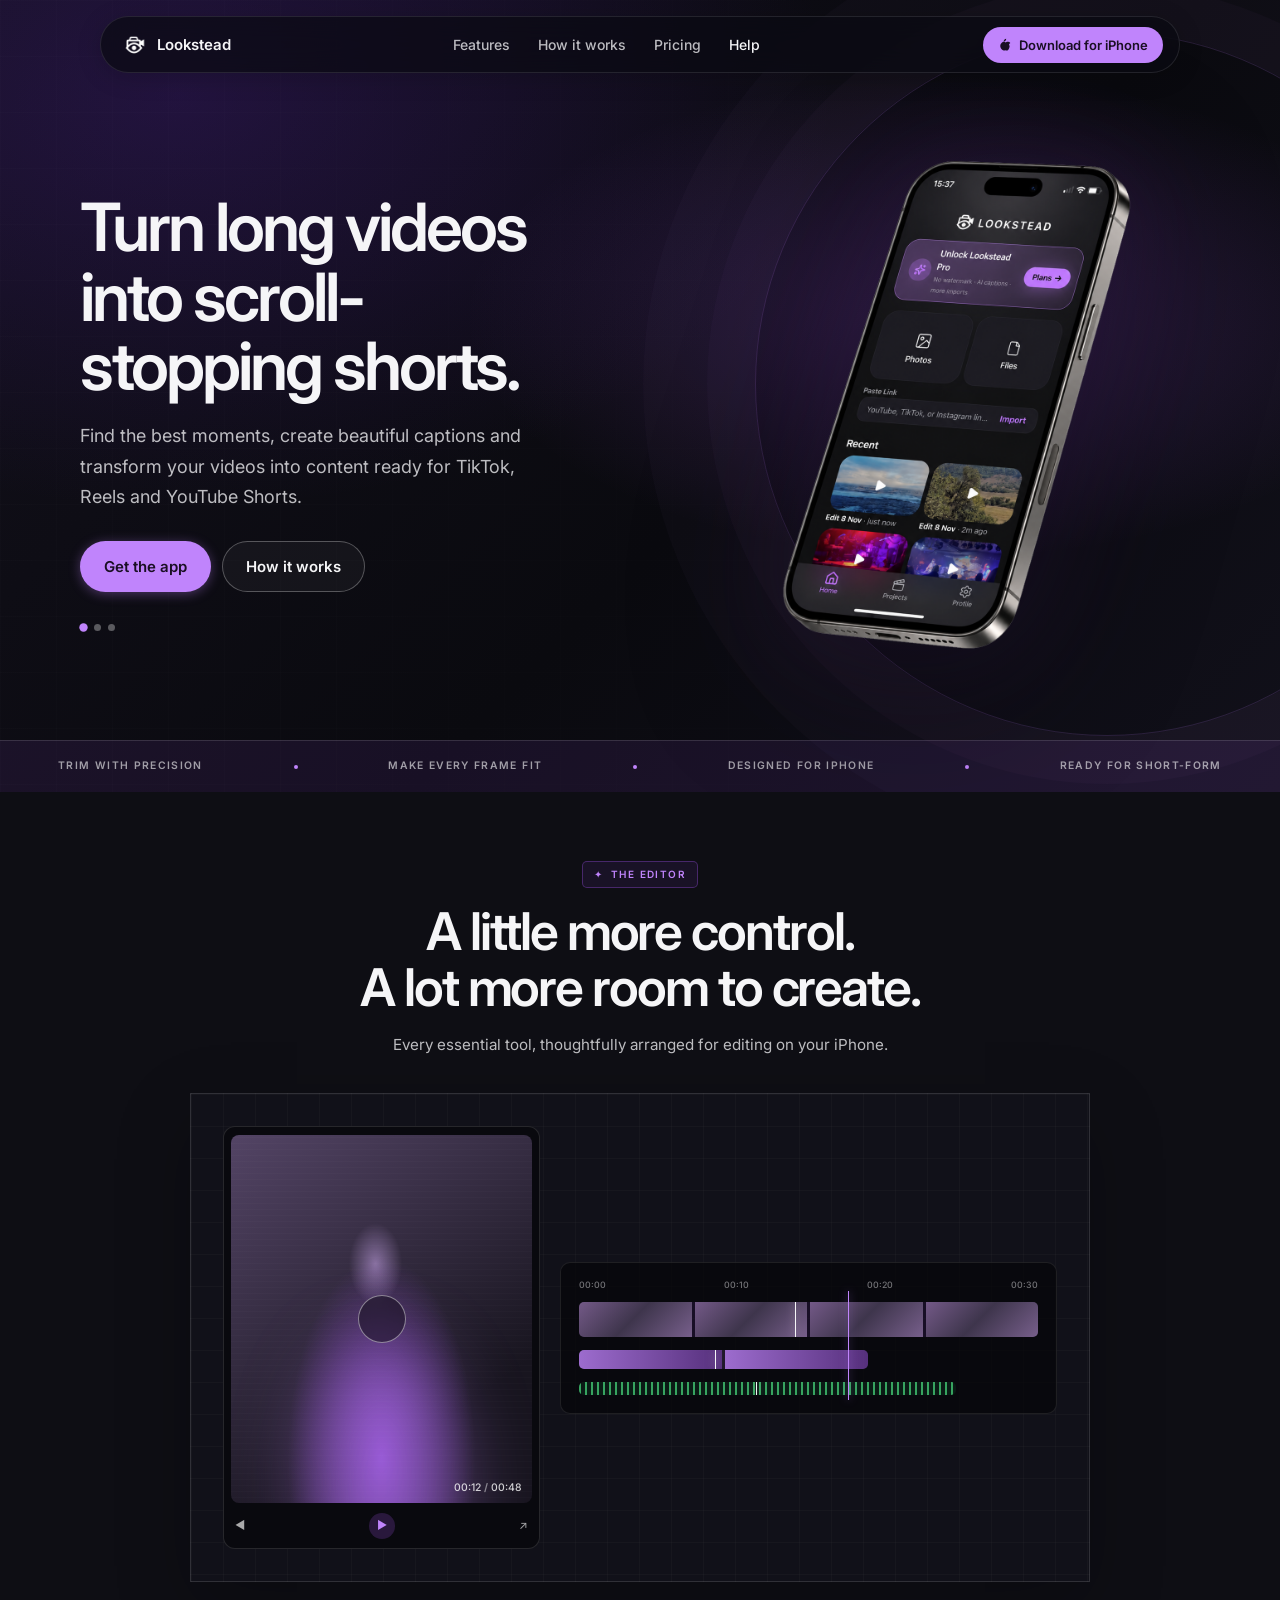
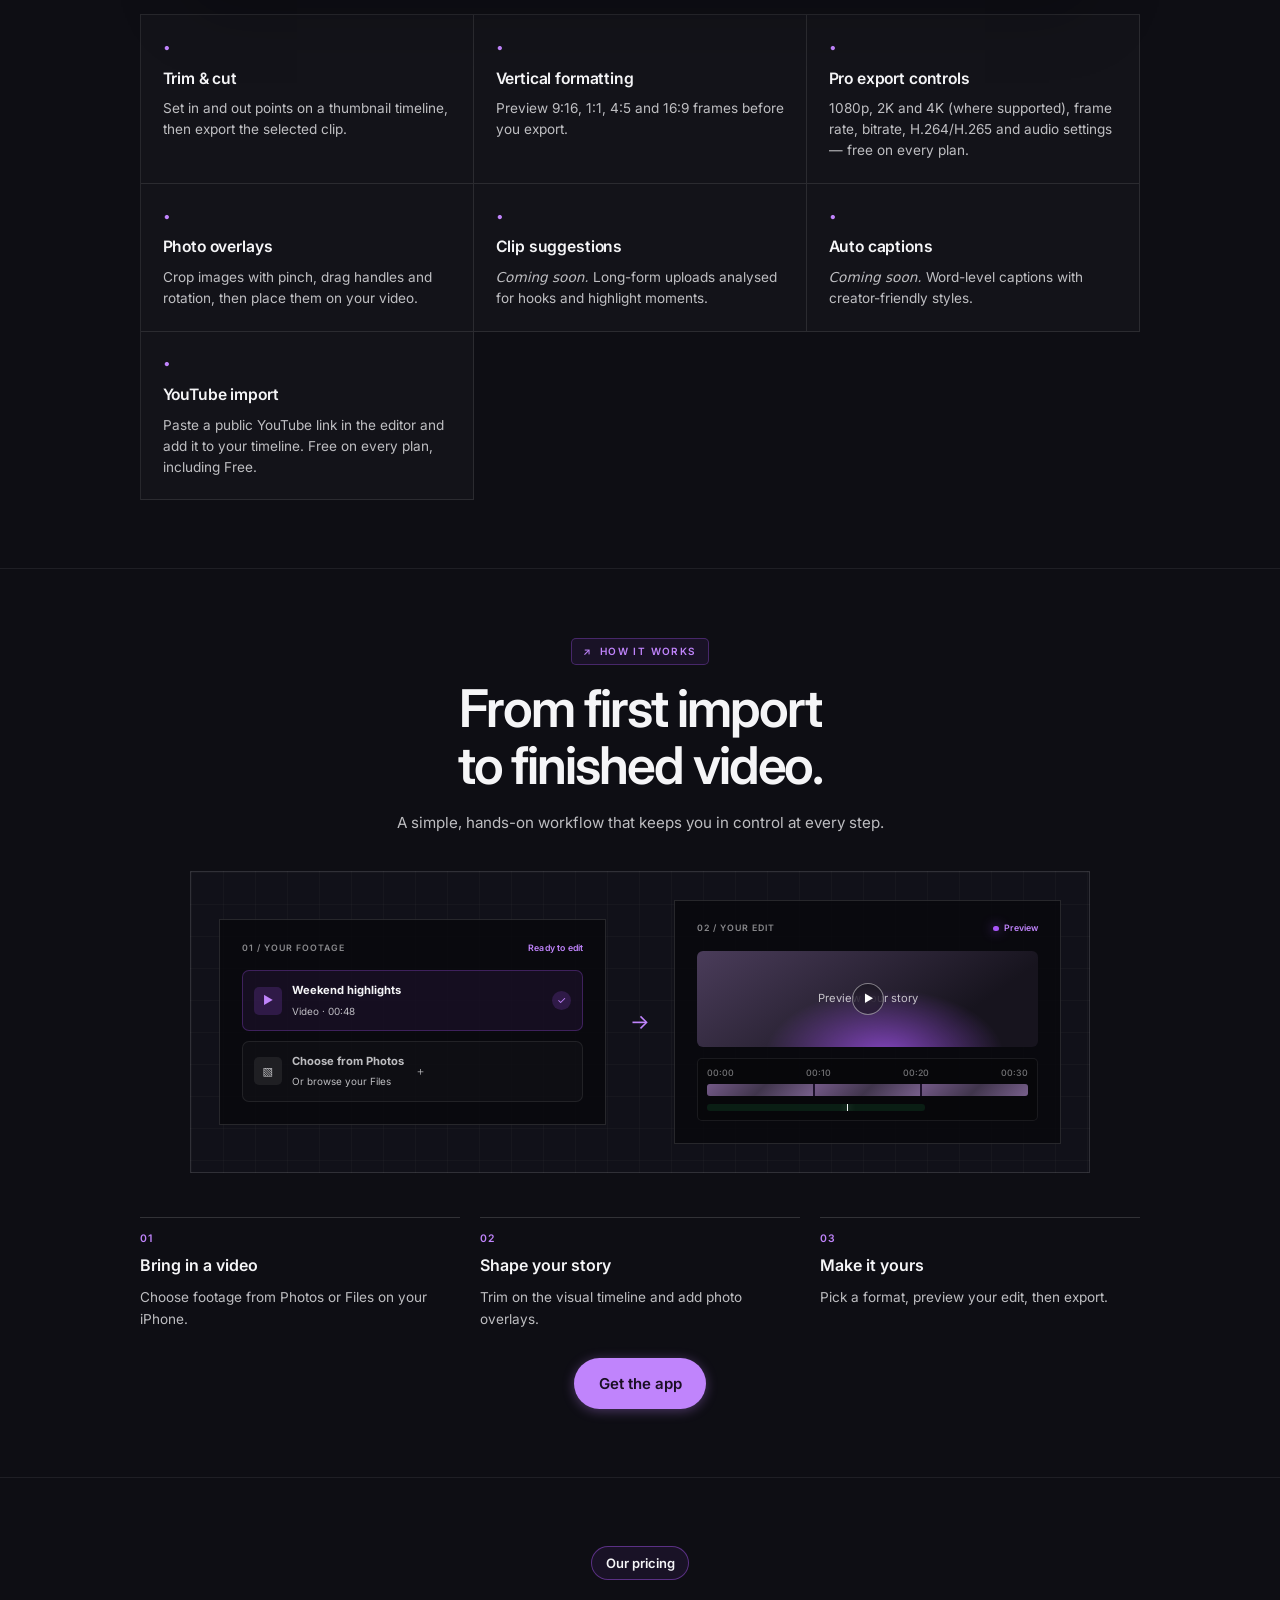
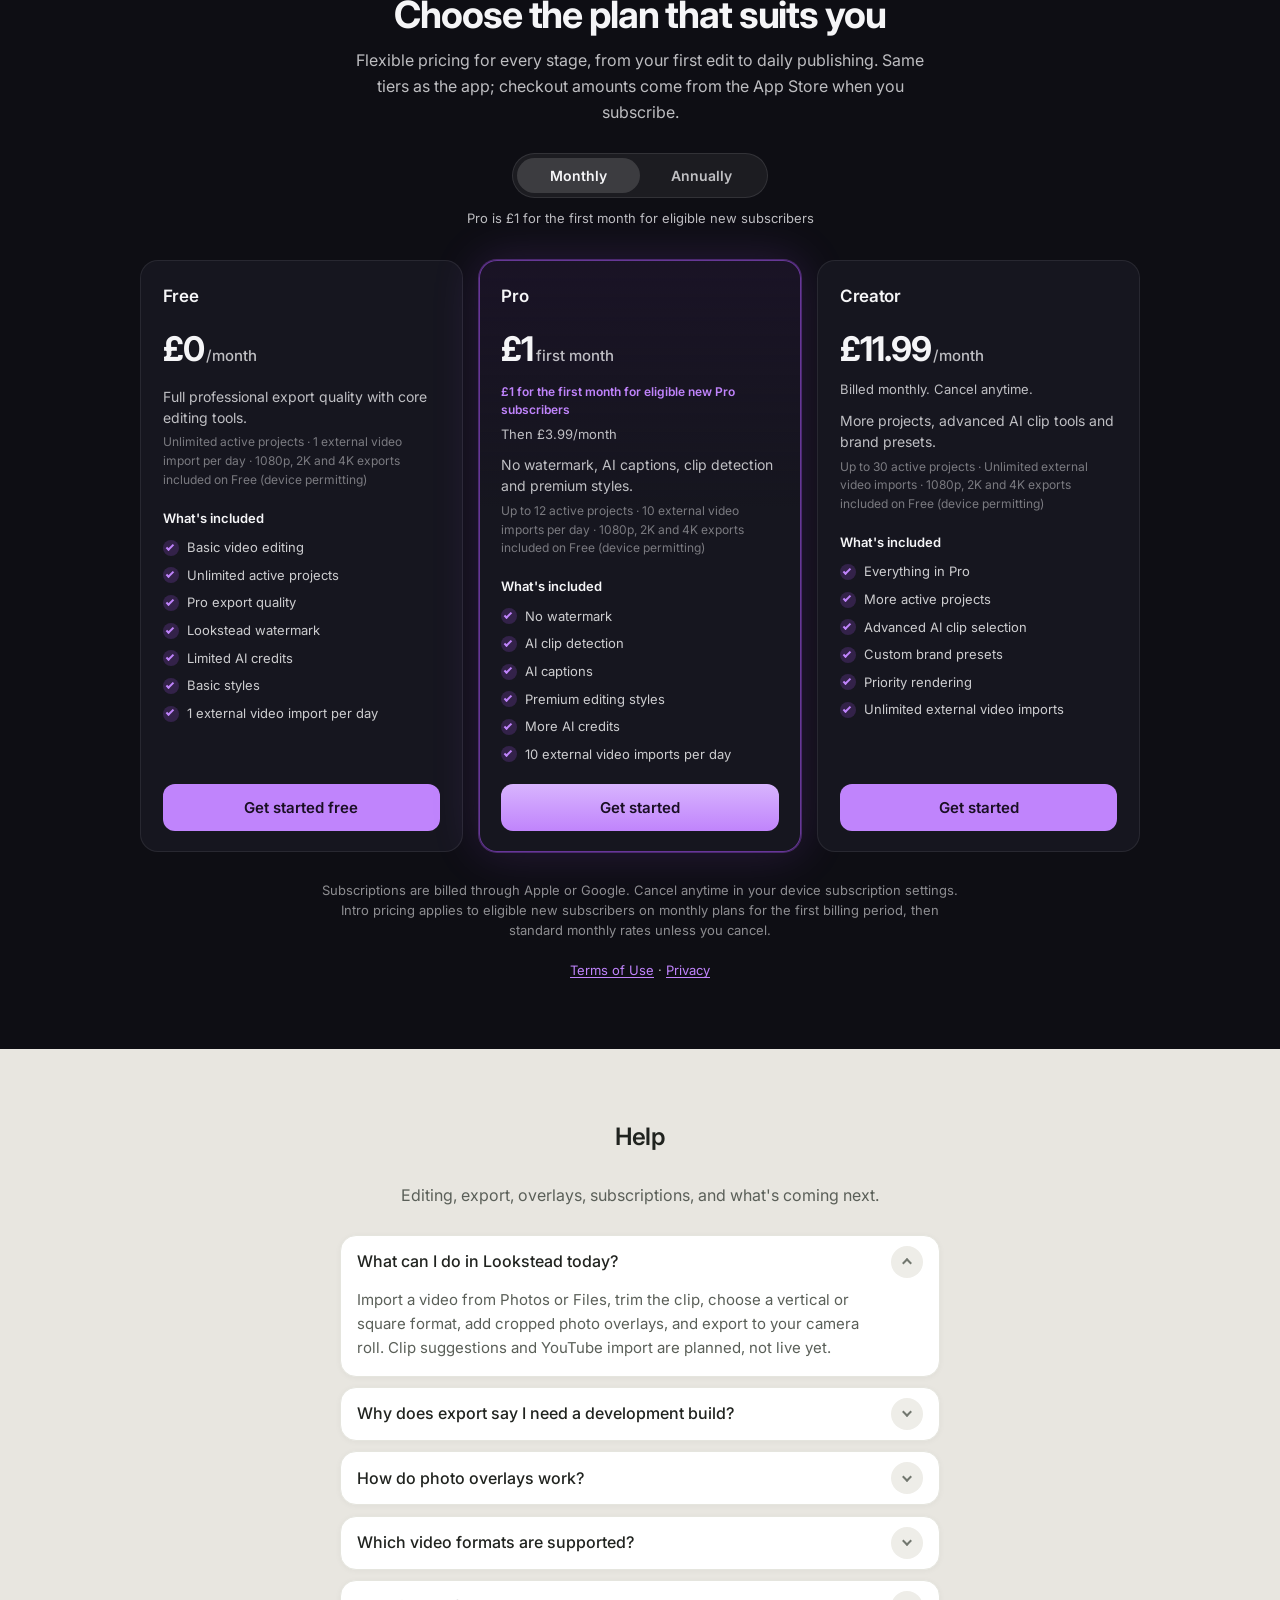
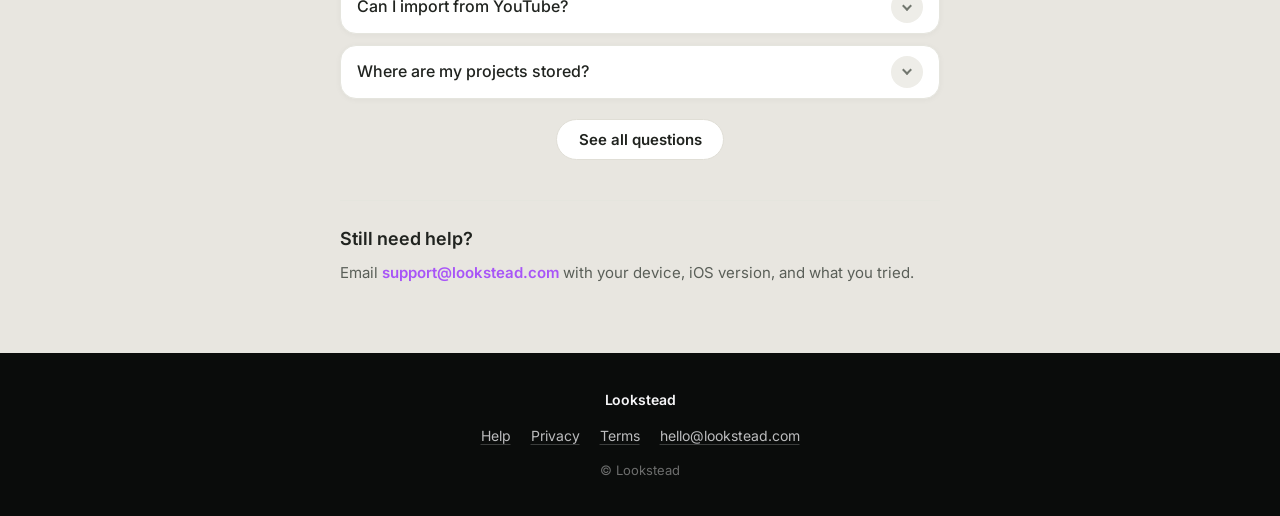
==== commit 4ebb6c90: "Fix hero slide height jump and add iPhone mockup on homepage. Stack hero slides in one grid cell so " ====
--- a/index.html
+++ b/index.html
@@ -32,7 +32,7 @@
     <link
       href="https://fonts.googleapis.com/css2?family=Inter:wght@400;500;600;700&display=swap"
       rel="stylesheet" />
-    <link rel="stylesheet" href="/styles.css?v=20261104a" />
+    <link rel="stylesheet" href="/styles.css?v=20261108a" />
     <script src="/assets/auth-redirect.js"></script>
   </head>
   <body data-nav-active="home" data-single-page="true">
@@ -60,8 +60,8 @@
               <article class="hero-slide" data-slide="2">
                 <p class="hero-headline">Smarter workflows, coming soon.</p>
                 <p class="hero-lead">
-                  Automatic clip suggestions, animated captions, and compliant YouTube import are on the
-                  roadmap. Today’s app focuses on a fast, reliable mobile editor.
+                  Automatic clip suggestions, animated captions, and free YouTube timeline import are
+                  available today. The mobile editor stays fast and reliable.
                 </p>
               </article>
             </div>
@@ -76,18 +76,14 @@
             </div>
           </div>
           <div class="hero-art" aria-hidden="true">
-            <div class="hero-art-frame">
-              <span class="hero-art-topline"><span></span> LOOKSTEAD / EDITOR</span>
-              <div class="hero-art-preview">
-                <span class="hero-art-play"></span>
-                <span class="hero-art-caption">Find your next<br />great moment.</span>
-              </div>
-              <div class="hero-art-timeline">
-                <span class="hero-art-track hero-art-track-video"></span>
-                <span class="hero-art-track hero-art-track-audio"></span>
-                <span class="hero-art-playhead"></span>
-              </div>
-            </div>
+            <img
+              class="hero-mockup"
+              src="/assets/Lookstead%20App%20iPhone%20Mockup.png"
+              alt=""
+              width="1024"
+              height="1024"
+              decoding="async"
+              fetchpriority="high" />
           </div>
         </div>
         <div class="hero-proof-strip" aria-label="Made for your editing workflow">
@@ -151,7 +147,7 @@
             </li>
             <li>
               <h3>YouTube import</h3>
-              <p><em>Coming soon.</em> The app validates links today; download is not enabled yet.</p>
+              <p>Paste a public YouTube link in the editor and add it to your timeline. Free on every plan, including Free.</p>
             </li>
           </ul>
         </div>
--- a/styles.css
+++ b/styles.css
@@ -154,25 +154,26 @@
 }
 
 .hero-slides {
-  position: relative;
+  display: grid;
+  grid-template-areas: 'stack';
   max-width: 680px;
-  min-height: 200px;
 }
 
 .hero-slide {
-  position: absolute;
-  inset: 0;
+  grid-area: stack;
   opacity: 0;
   transform: translateY(10px);
   transition: opacity 0.5s ease, transform 0.5s ease;
   pointer-events: none;
+  visibility: hidden;
 }
 
 .hero-slide.is-active {
-  position: relative;
   opacity: 1;
   transform: translateY(0);
   pointer-events: auto;
+  visibility: visible;
+  z-index: 1;
 }
 
 .hero h1,
@@ -1225,8 +1226,9 @@
 }
 
 .hero-slides {
+  display: grid;
+  grid-template-areas: 'stack';
   max-width: 640px;
-  min-height: 225px;
 }
 
 .hero h1,
@@ -1259,14 +1261,22 @@
 .hero-art {
   position: relative;
   width: 100%;
-  max-width: 560px;
+  max-width: min(100%, 520px);
   justify-self: end;
-  padding: 1.15rem;
-  border: 1px solid rgba(255, 255, 255, 0.14);
-  border-radius: 24px;
-  background: linear-gradient(145deg, rgba(255, 255, 255, 0.1), rgba(255, 255, 255, 0.025));
-  box-shadow: 0 32px 100px rgba(0, 0, 0, 0.4), 0 0 64px rgba(168, 85, 247, 0.1);
-  transform: perspective(1200px) rotateY(-5deg) rotateX(2deg);
+  padding: 0;
+  border: none;
+  background: none;
+  box-shadow: none;
+  transform: none;
+}
+
+.hero-mockup {
+  display: block;
+  width: 100%;
+  height: auto;
+  max-height: min(72vh, 640px);
+  object-fit: contain;
+  filter: drop-shadow(0 28px 80px rgba(0, 0, 0, 0.45)) drop-shadow(0 0 48px rgba(168, 85, 247, 0.12));
 }
 
 .hero-art-frame {
@@ -1892,14 +1902,13 @@
     padding-bottom: 2.5rem;
   }
 
-  .hero-slides {
-    min-height: 205px;
-  }
-
   .hero-art {
     justify-self: center;
     width: min(100%, 540px);
-    transform: none;
+  }
+
+  .hero-mockup {
+    max-height: min(56vh, 520px);
   }
 
   .hero-proof-strip {
@@ -1926,22 +1935,13 @@
     padding-left: 1.1rem;
   }
 
-  .hero-slides {
-    min-height: 235px;
-  }
-
   .hero h1,
   .hero .hero-headline {
     font-size: clamp(2.5rem, 12vw, 3.5rem);
   }
 
-  .hero-art {
-    padding: 0.65rem;
-    border-radius: 17px;
-  }
-
-  .hero-art-frame {
-    padding: 0.6rem;
+  .hero-mockup {
+    max-height: min(50vh, 440px);
   }
 
   .section {
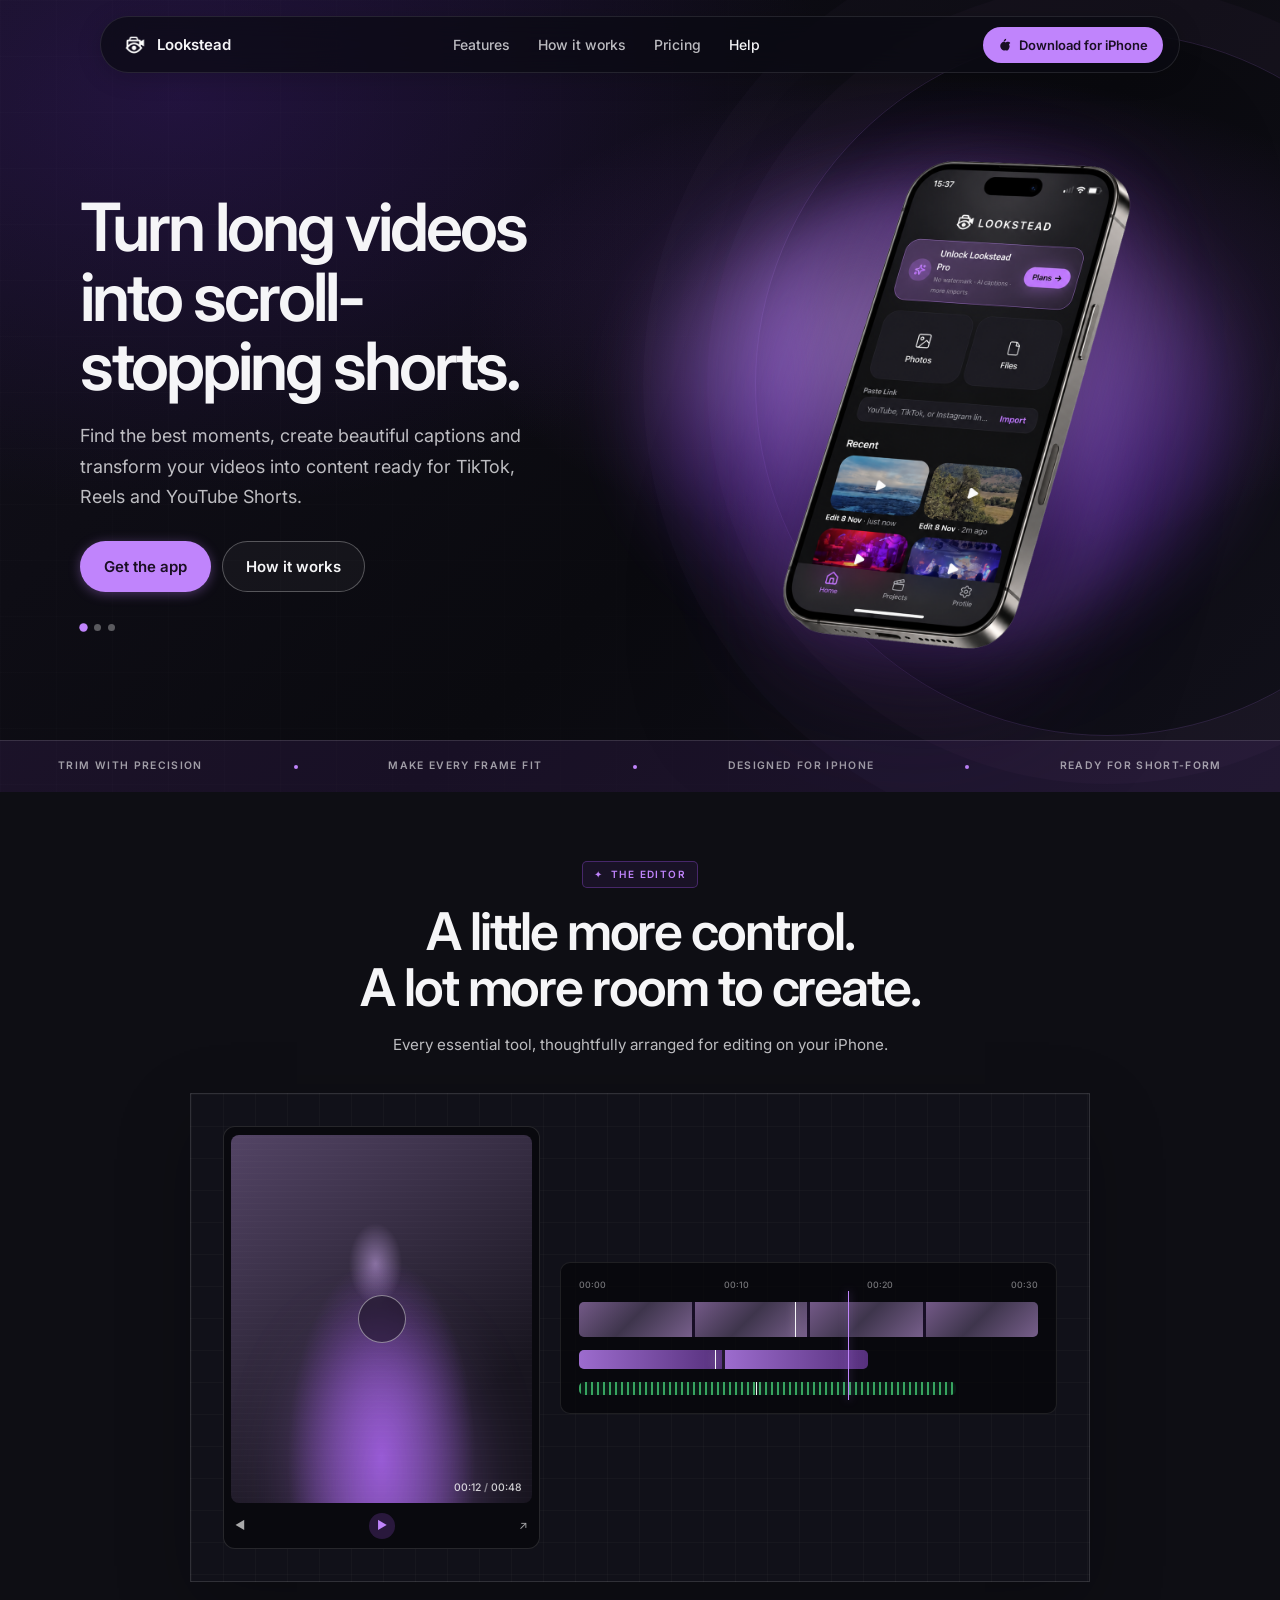
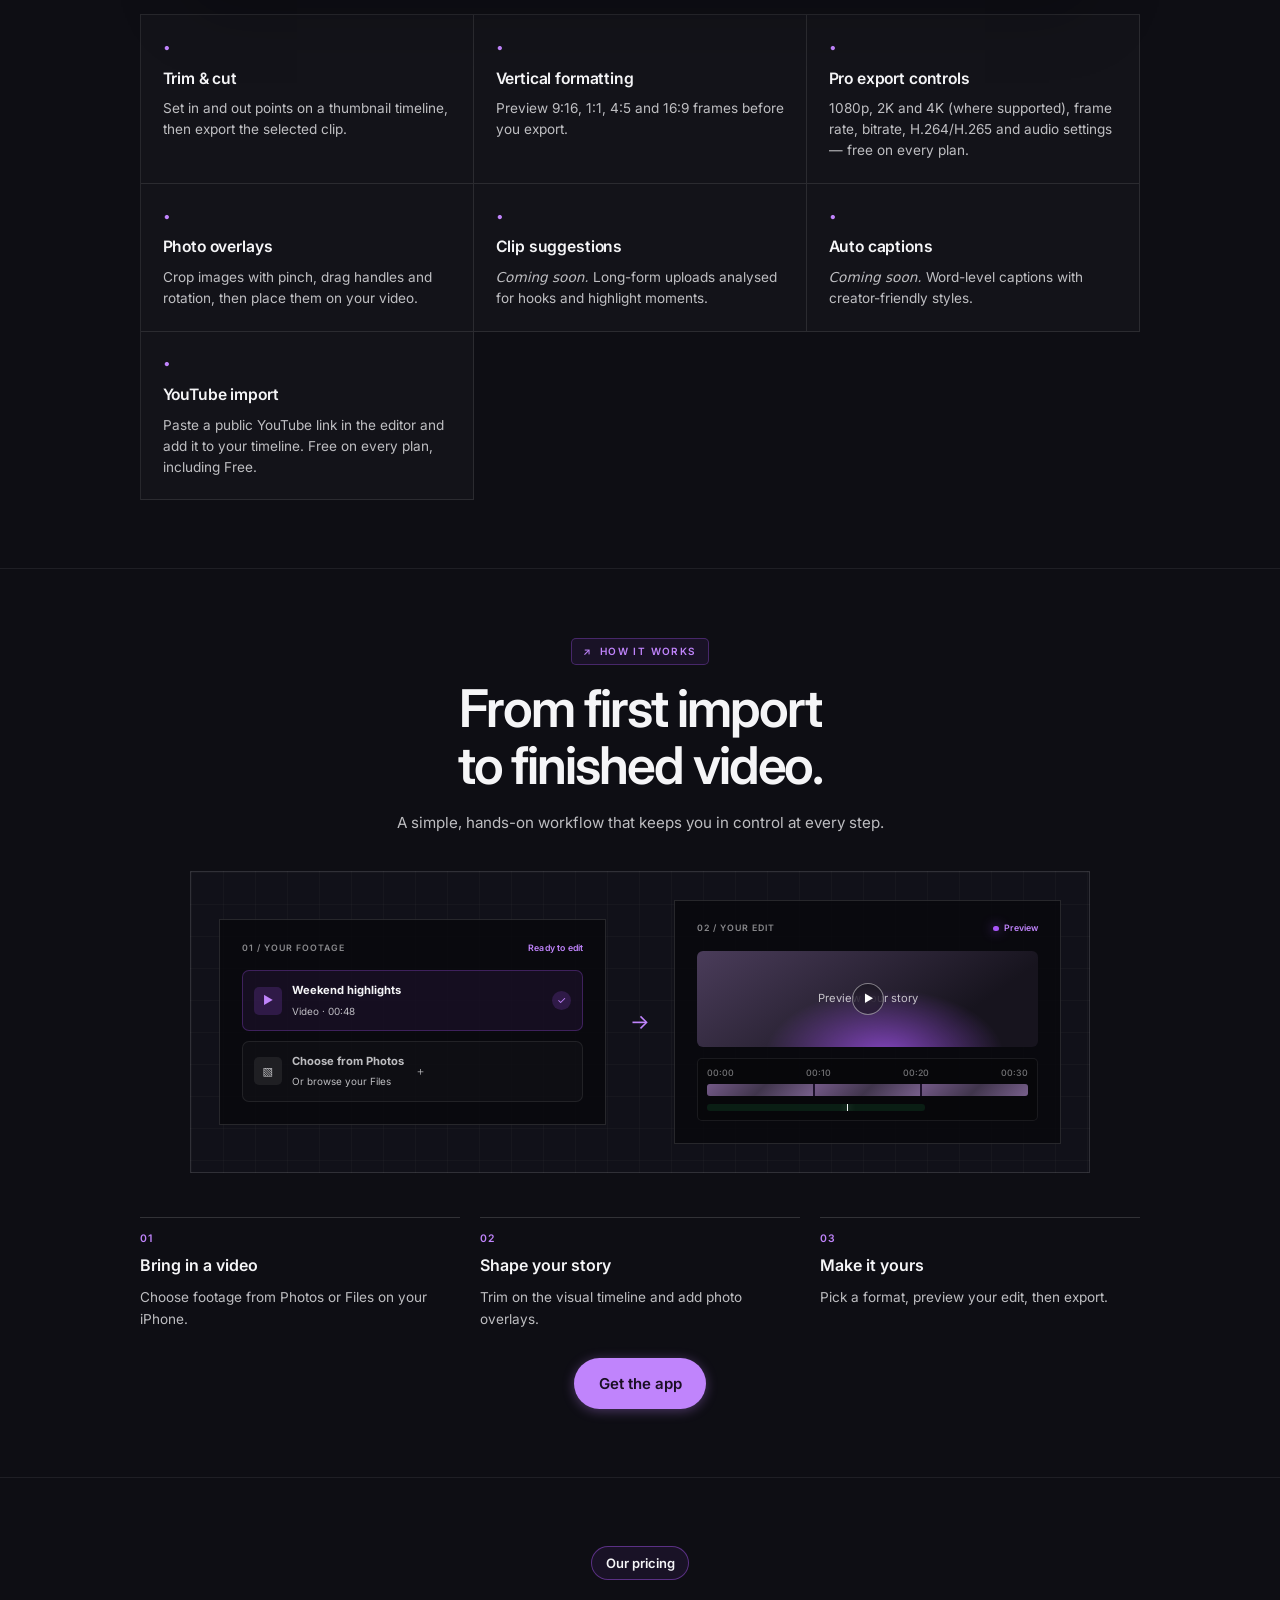
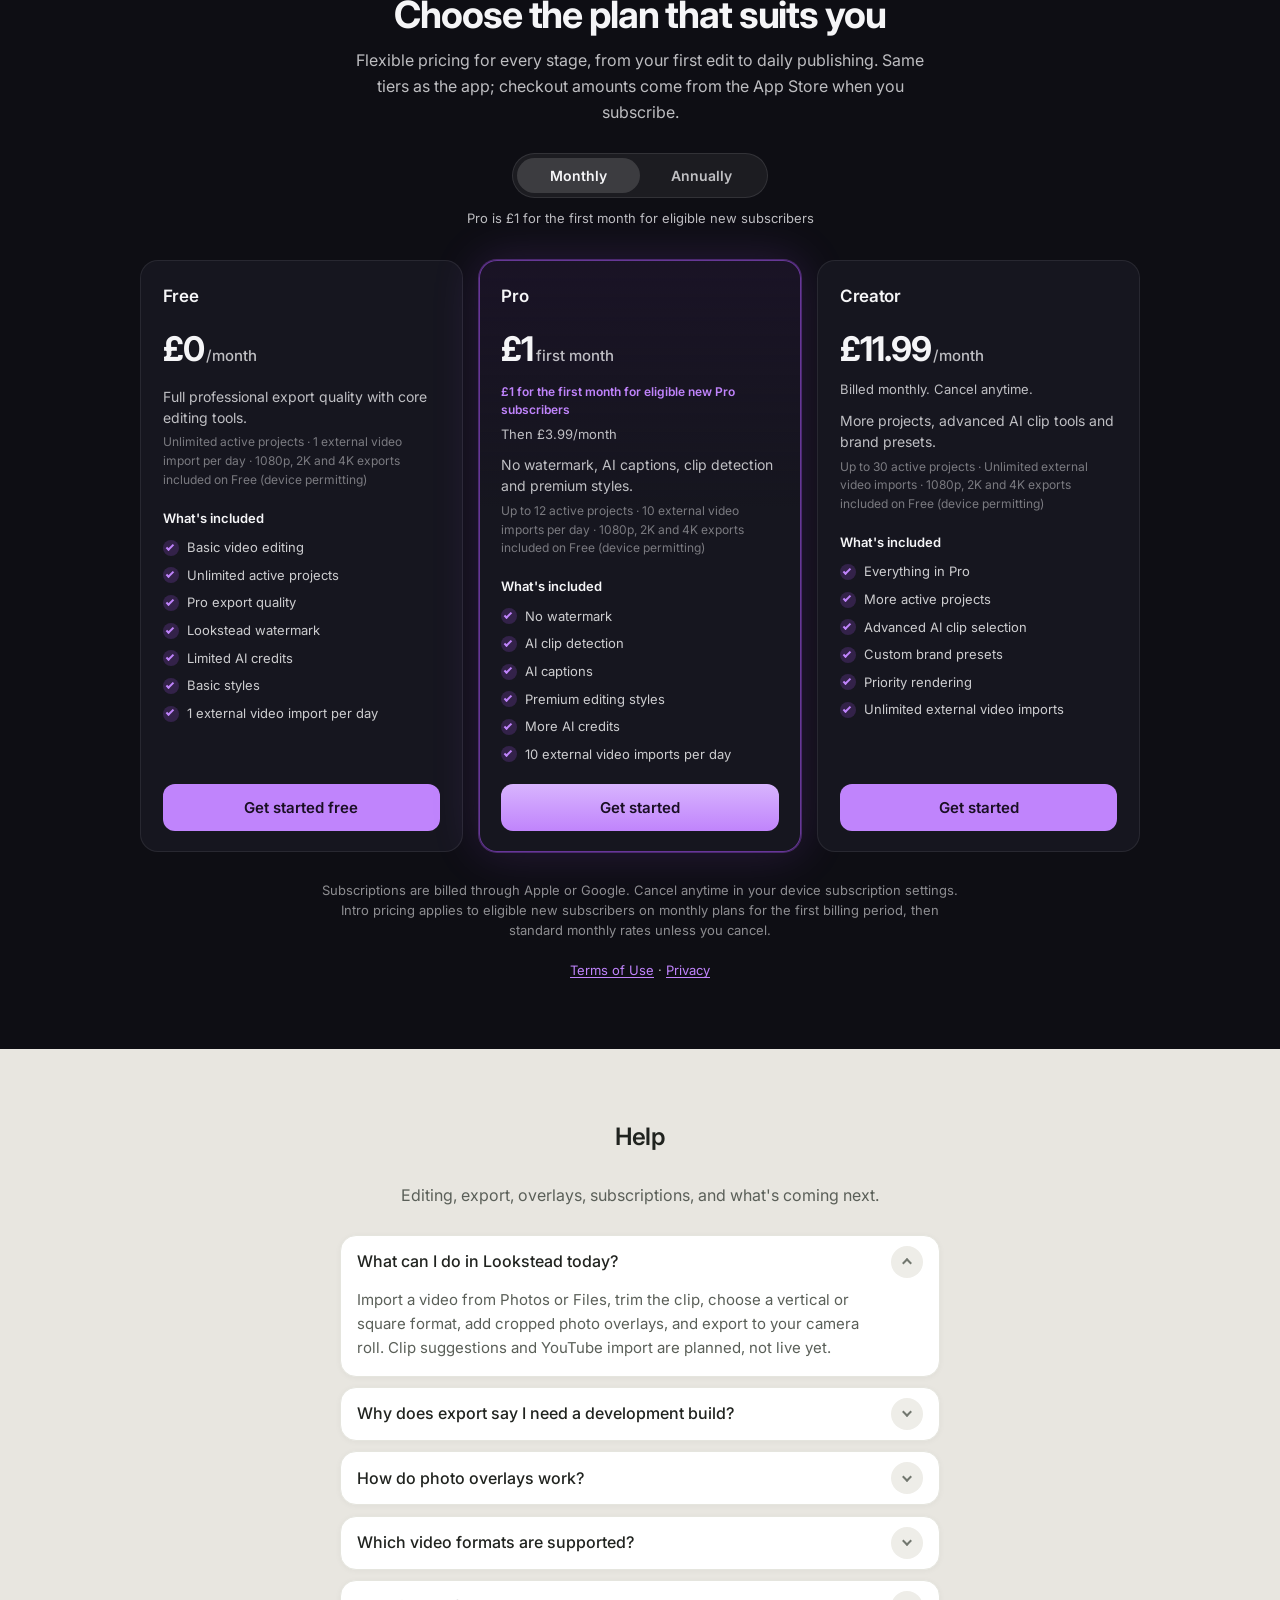
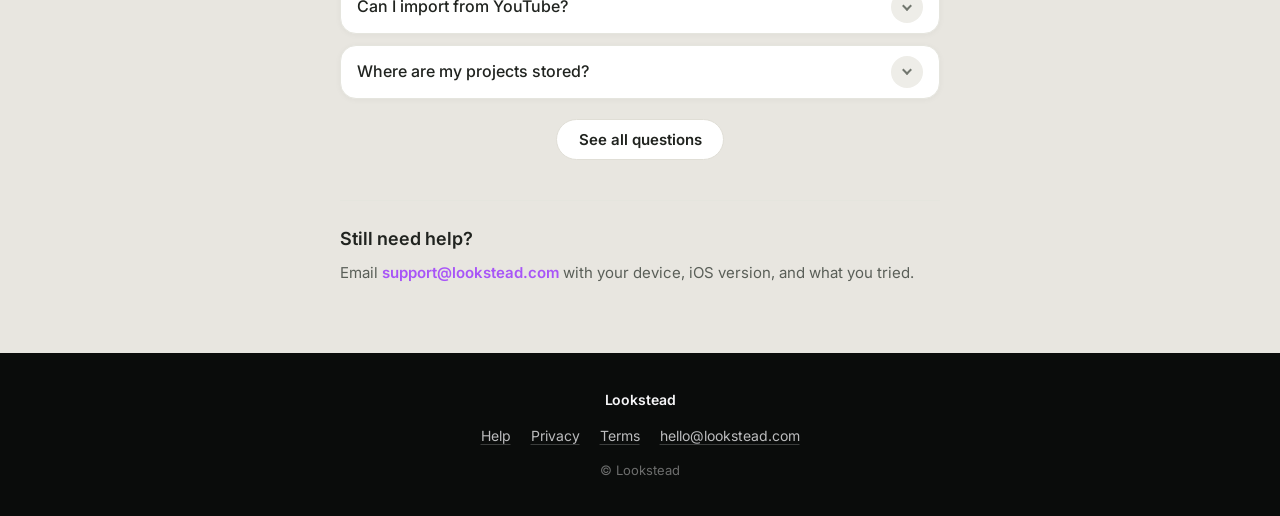
==== commit 7ca79eff: "Add layered purple glow behind homepage iPhone mockup. Use blurred radial highlights behind the hero" ====
--- a/index.html
+++ b/index.html
@@ -32,7 +32,7 @@
     <link
       href="https://fonts.googleapis.com/css2?family=Inter:wght@400;500;600;700&display=swap"
       rel="stylesheet" />
-    <link rel="stylesheet" href="/styles.css?v=20261108a" />
+    <link rel="stylesheet" href="/styles.css?v=20261108b" />
     <script src="/assets/auth-redirect.js"></script>
   </head>
   <body data-nav-active="home" data-single-page="true">
--- a/styles.css
+++ b/styles.css
@@ -1260,6 +1260,9 @@
 
 .hero-art {
   position: relative;
+  display: flex;
+  justify-content: center;
+  align-items: center;
   width: 100%;
   max-width: min(100%, 520px);
   justify-self: end;
@@ -1268,15 +1271,55 @@
   background: none;
   box-shadow: none;
   transform: none;
+  isolation: isolate;
+}
+
+.hero-art::before {
+  content: '';
+  position: absolute;
+  z-index: 0;
+  top: 50%;
+  left: 50%;
+  width: 115%;
+  height: 88%;
+  translate: -50% -52%;
+  border-radius: 50%;
+  background:
+    radial-gradient(ellipse 72% 58% at 48% 38%, rgba(218, 180, 254, 0.72), transparent 68%),
+    radial-gradient(ellipse 88% 72% at 52% 62%, rgba(124, 58, 237, 0.48), transparent 70%),
+    radial-gradient(ellipse 100% 85% at 50% 50%, rgba(168, 85, 247, 0.35), transparent 78%);
+  filter: blur(36px);
+  opacity: 0.95;
+  pointer-events: none;
+}
+
+.hero-art::after {
+  content: '';
+  position: absolute;
+  z-index: 0;
+  top: 50%;
+  left: 50%;
+  width: 52%;
+  height: 68%;
+  translate: -50% -48%;
+  border-radius: 22%;
+  background: radial-gradient(ellipse at 50% 42%, rgba(245, 245, 247, 0.14), transparent 62%);
+  filter: blur(22px);
+  box-shadow:
+    0 0 80px rgba(192, 132, 252, 0.45),
+    0 0 140px rgba(124, 58, 237, 0.28);
+  pointer-events: none;
 }
 
 .hero-mockup {
+  position: relative;
+  z-index: 1;
   display: block;
   width: 100%;
   height: auto;
   max-height: min(72vh, 640px);
   object-fit: contain;
-  filter: drop-shadow(0 28px 80px rgba(0, 0, 0, 0.45)) drop-shadow(0 0 48px rgba(168, 85, 247, 0.12));
+  filter: drop-shadow(0 32px 72px rgba(0, 0, 0, 0.5)) drop-shadow(0 12px 40px rgba(168, 85, 247, 0.22));
 }
 
 .hero-art-frame {
